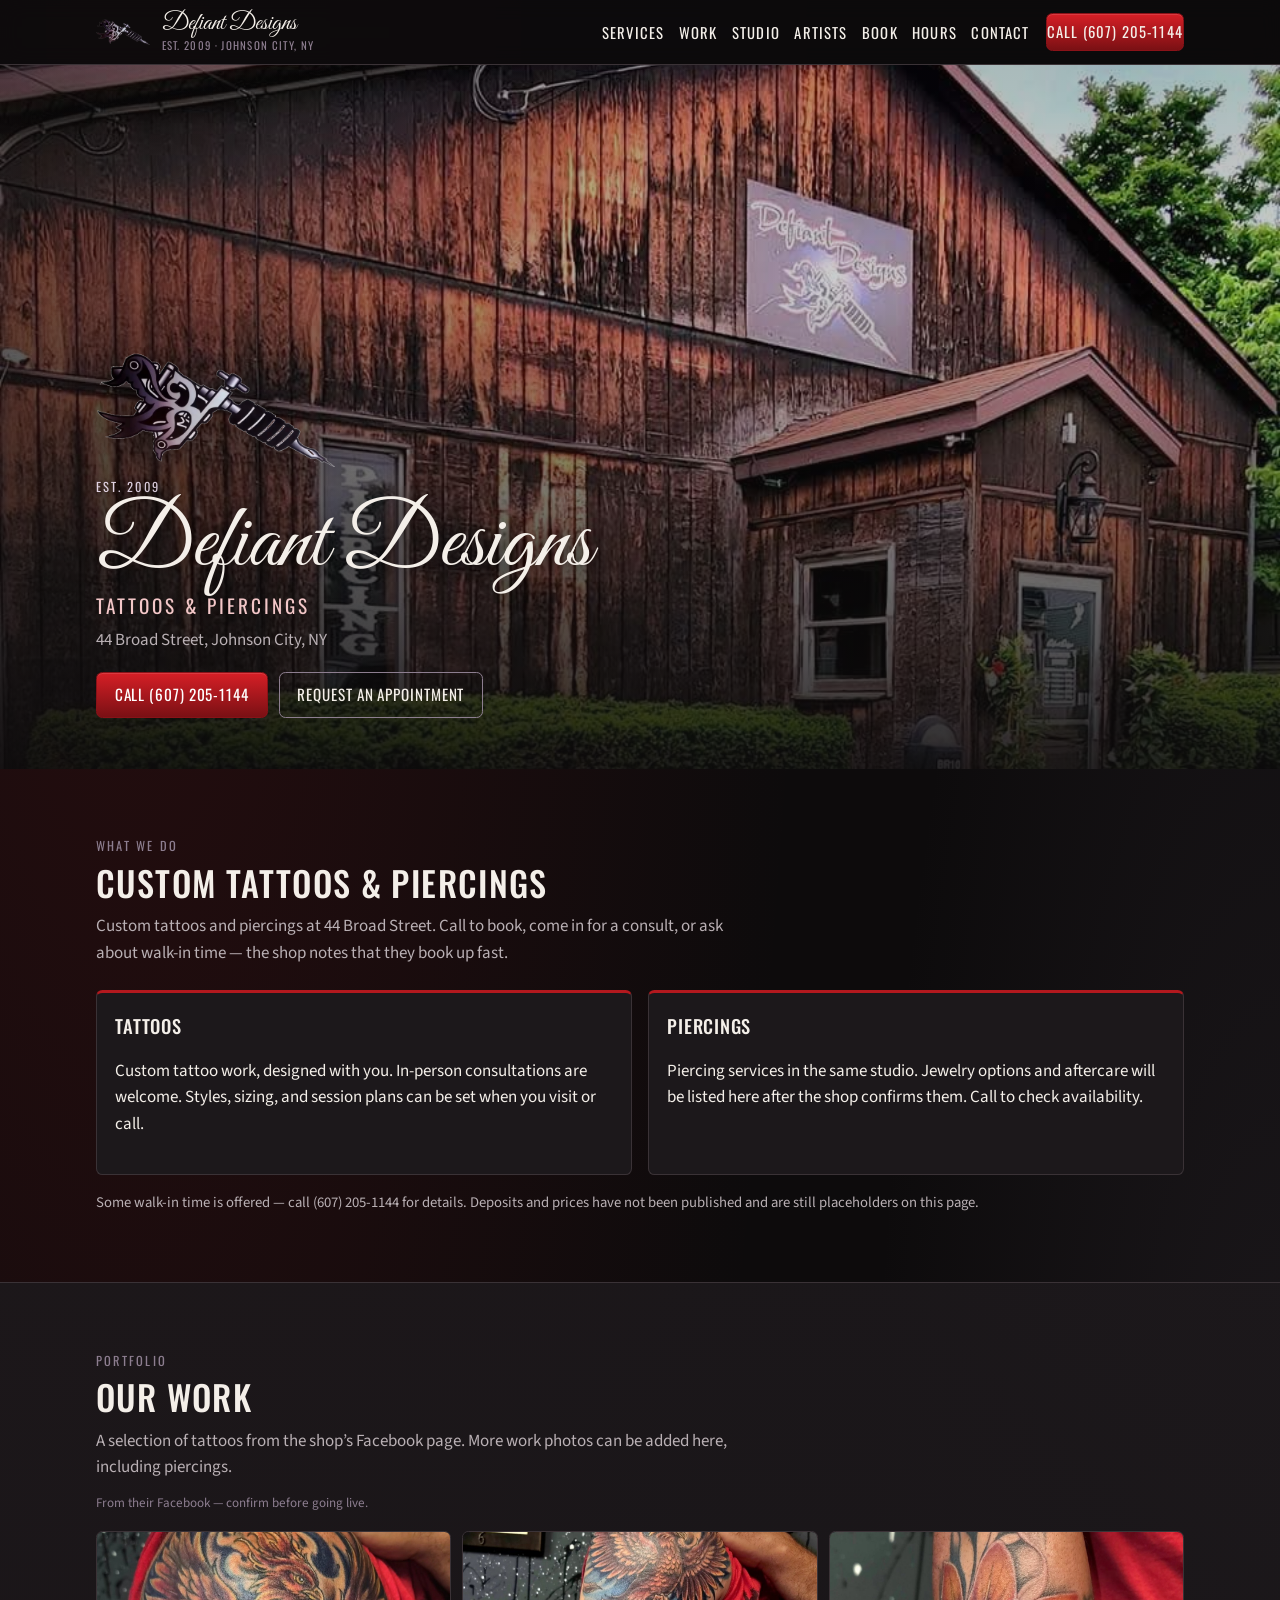
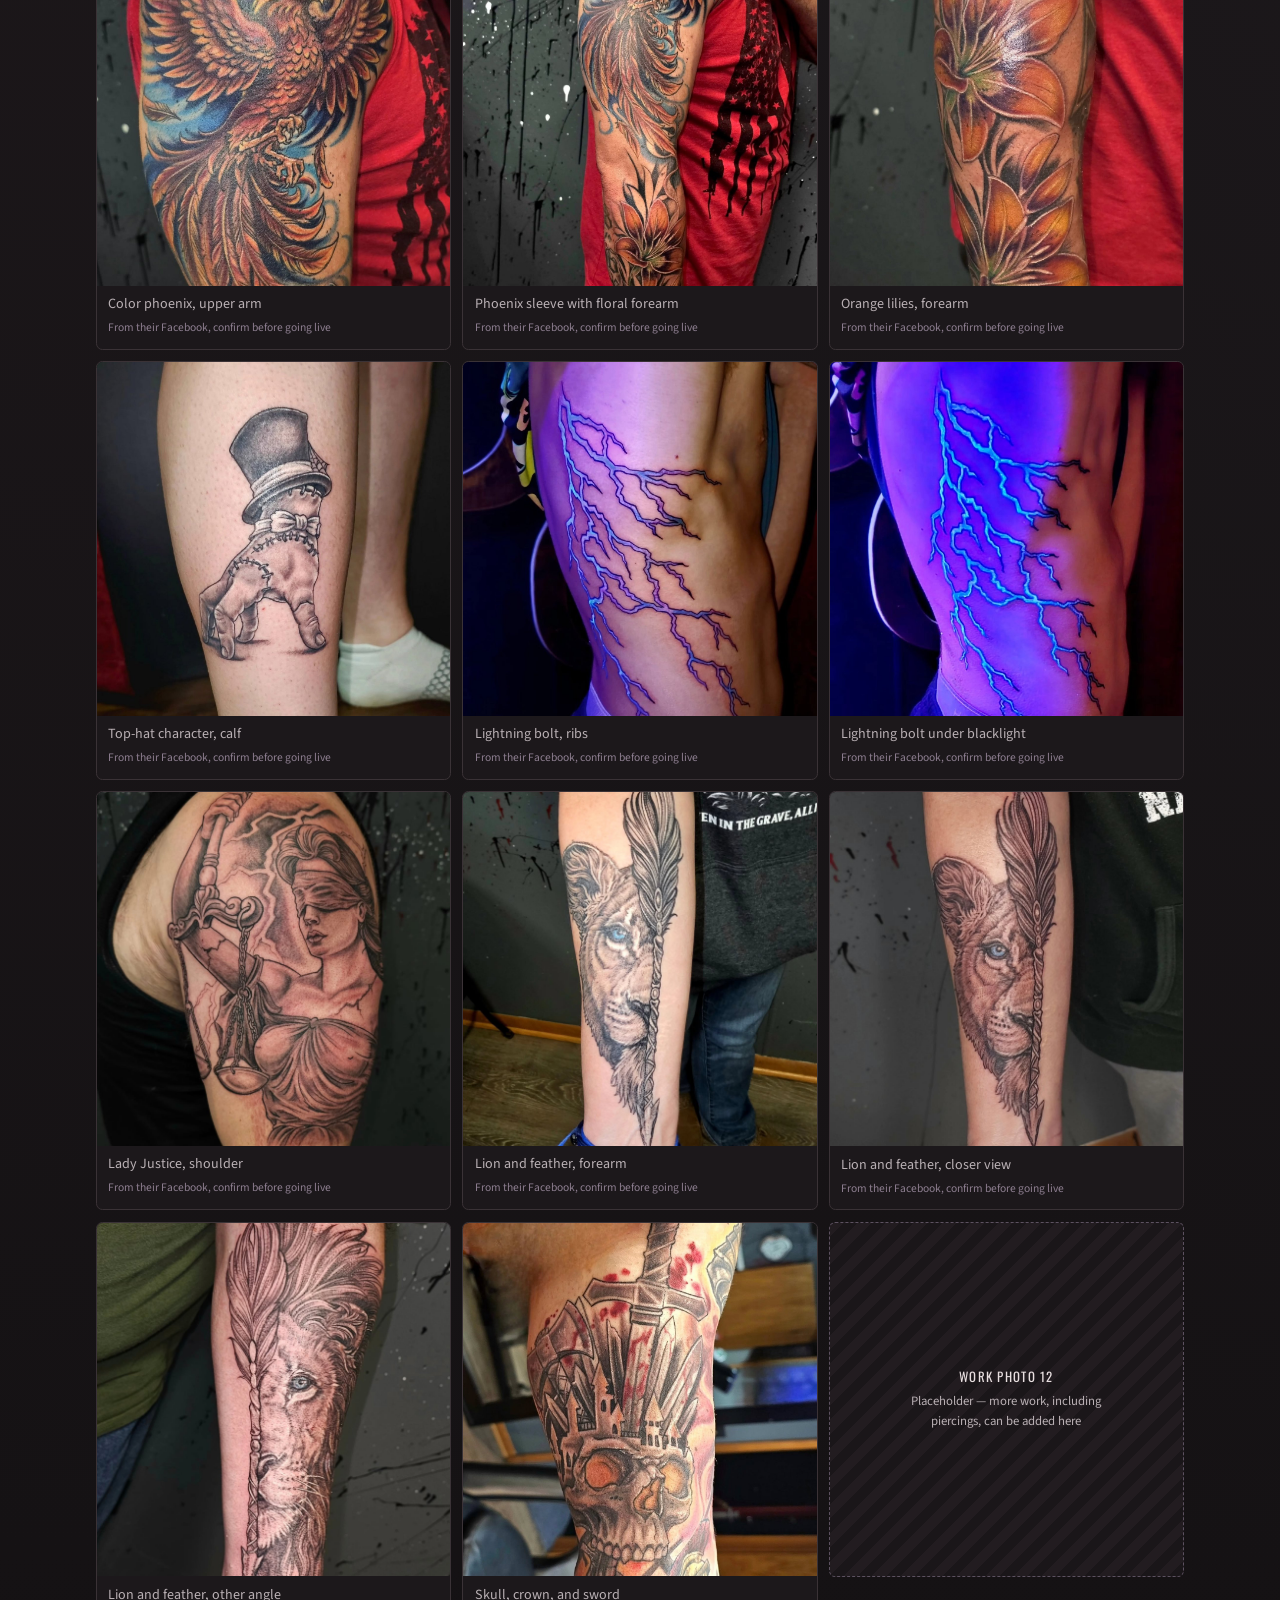
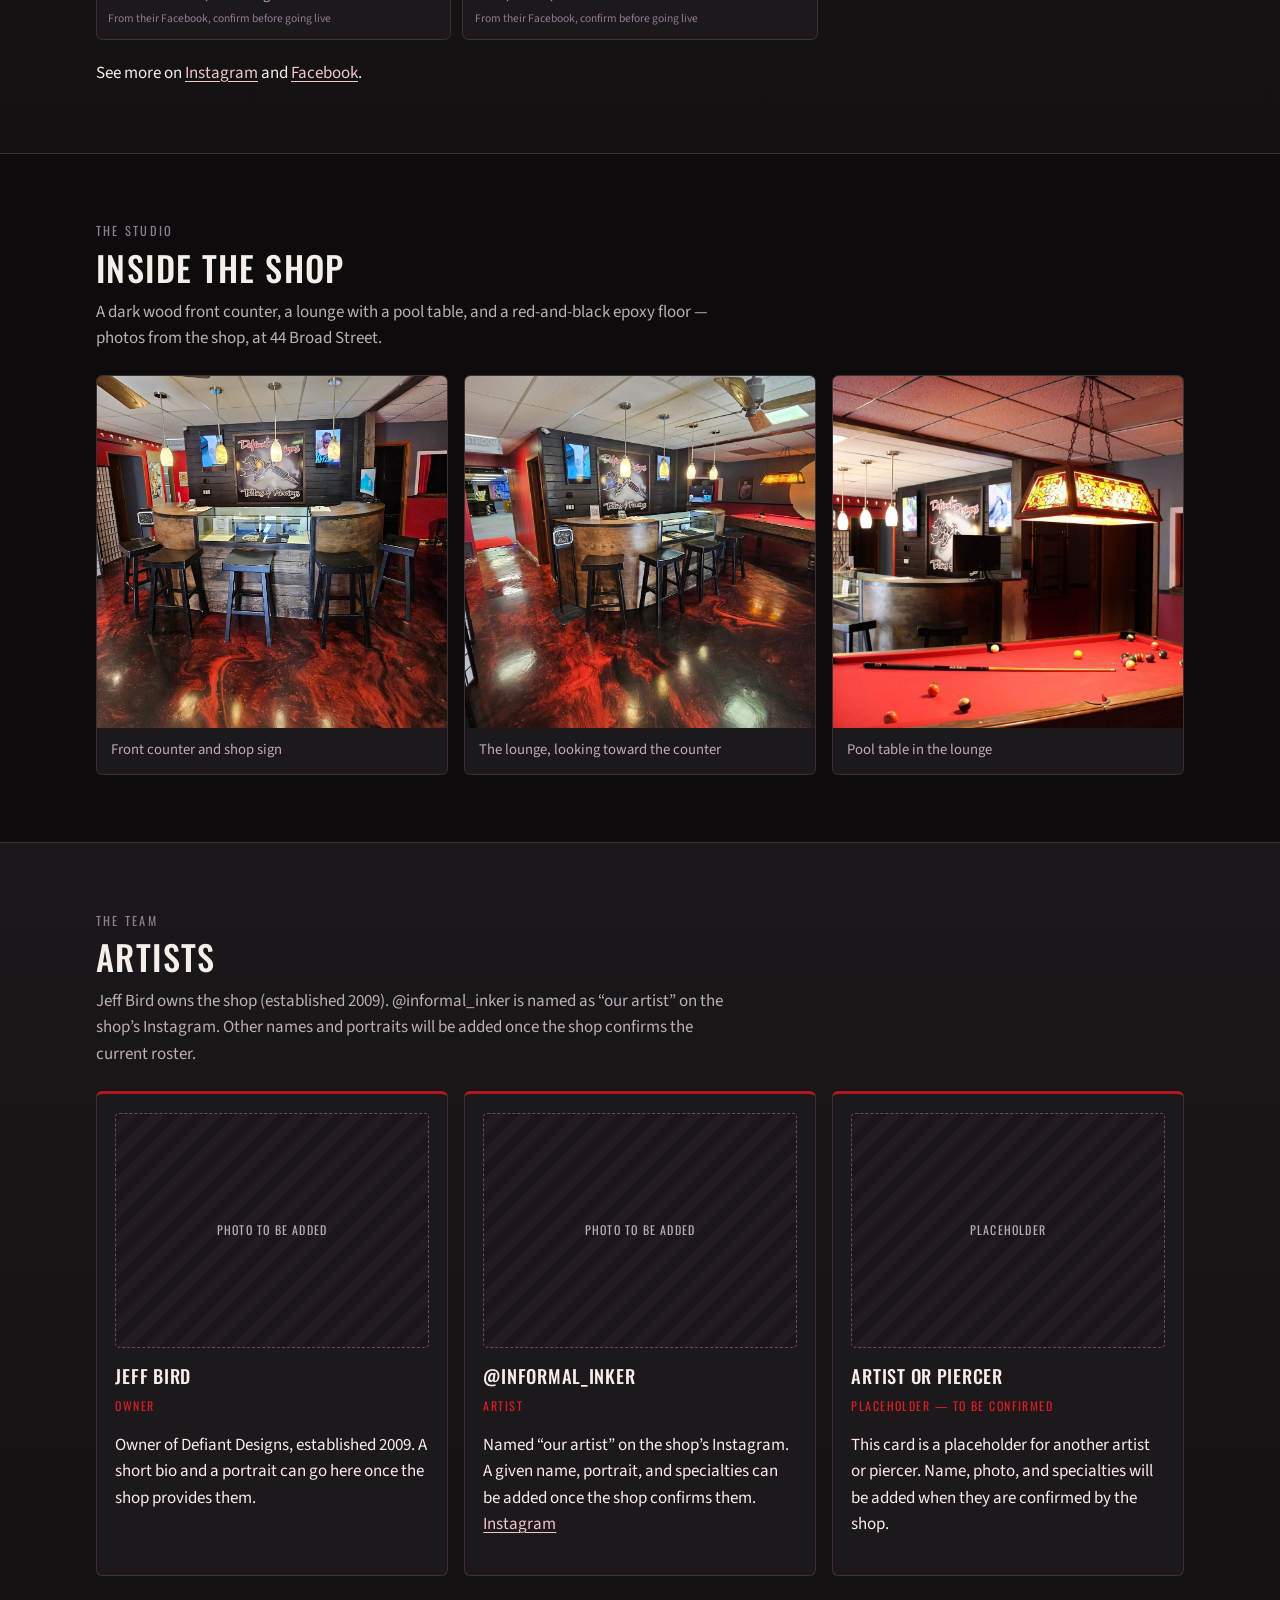
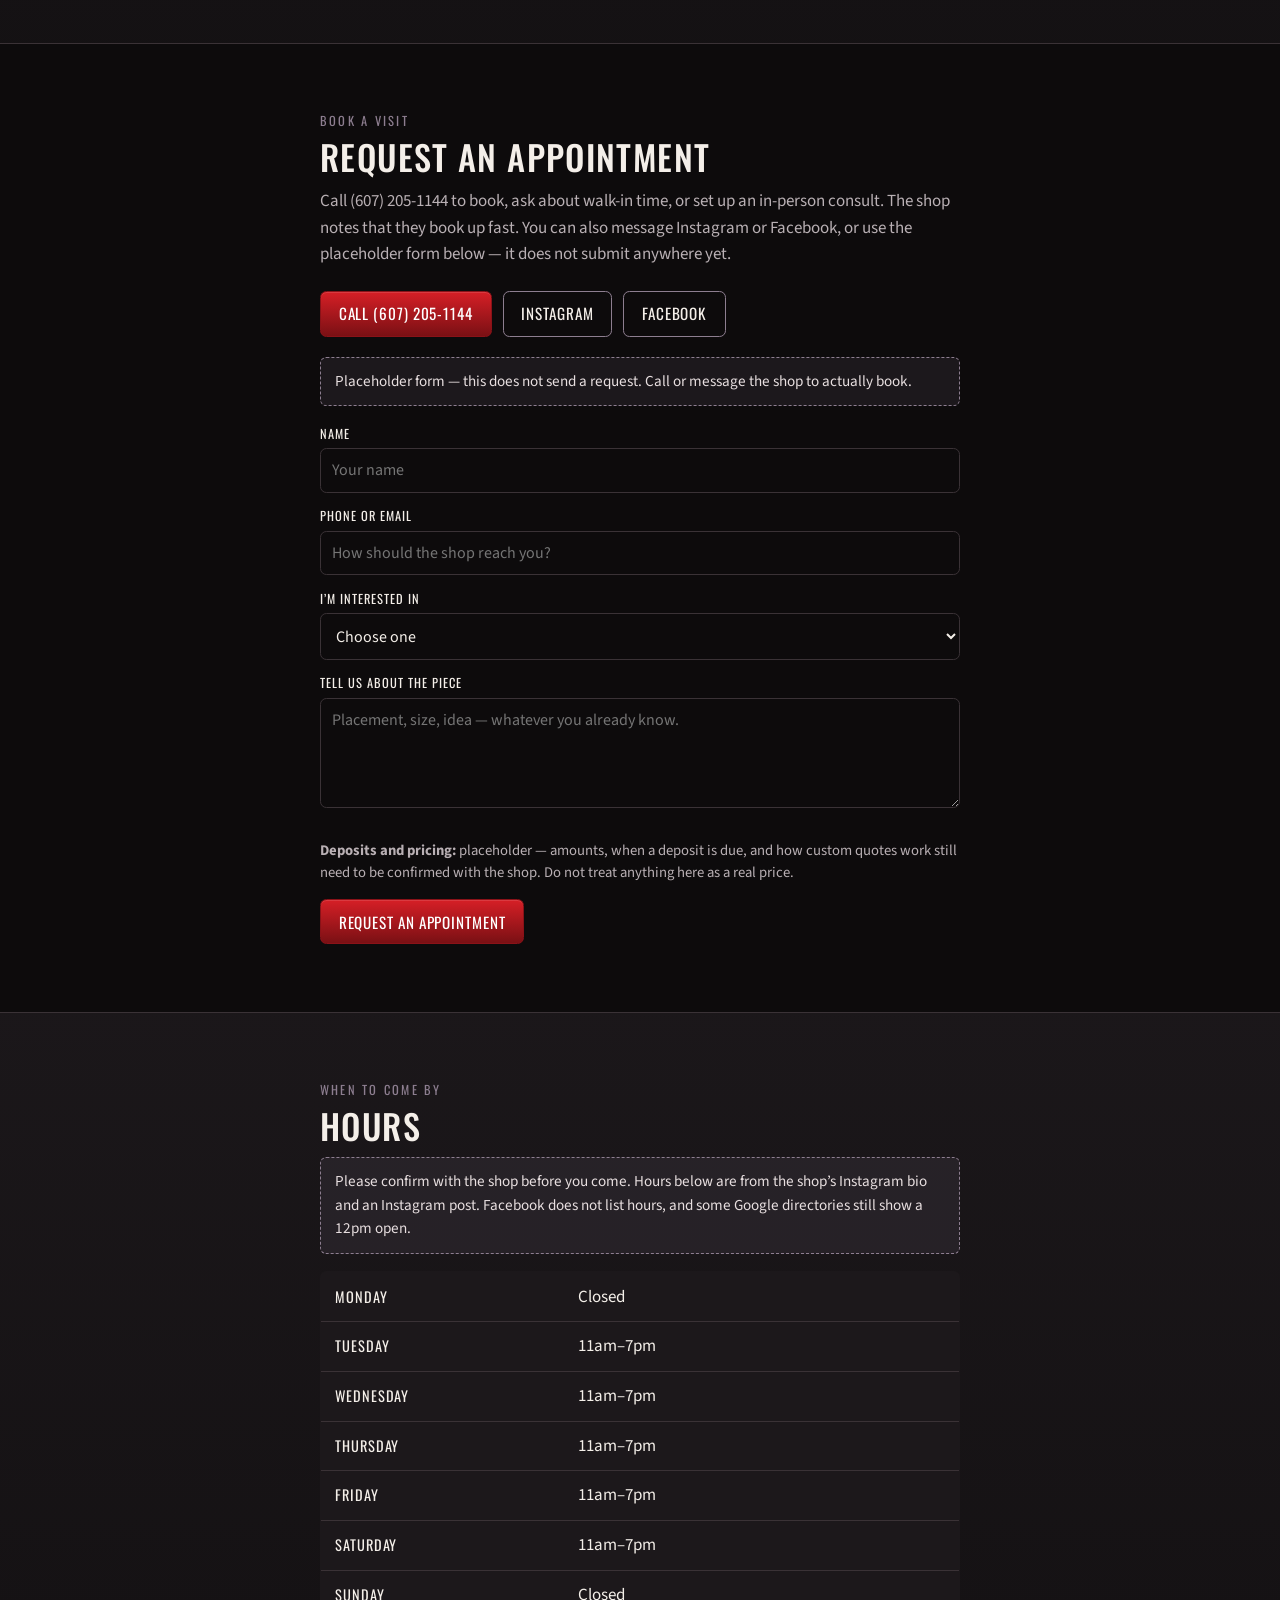
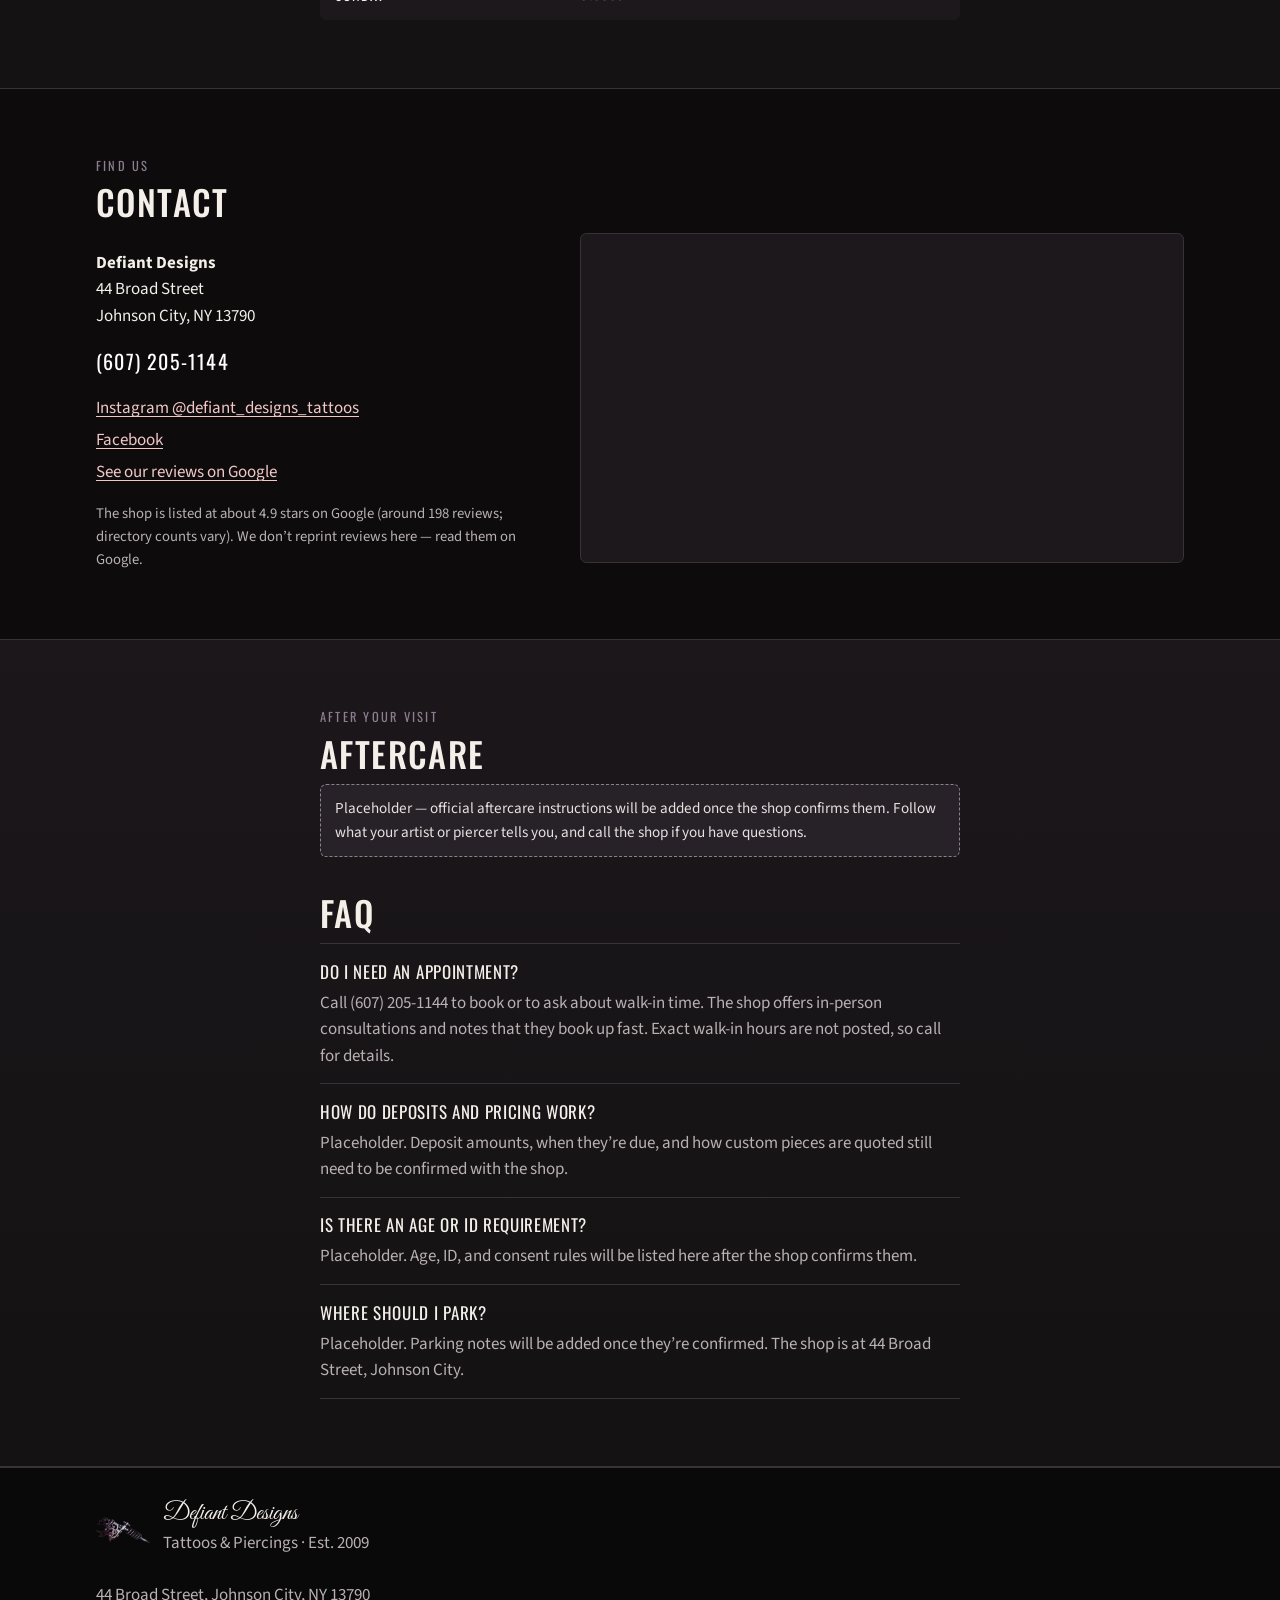
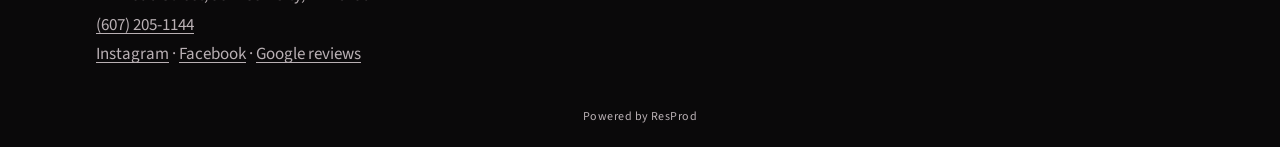
==== defiant-designs-b358278a/index.html @ 748f90bf "Add Defiant Designs preview" ====
<!DOCTYPE html>
<html lang="en">
<head>
  <meta charset="utf-8">
  <meta name="viewport" content="width=device-width, initial-scale=1">
  <meta name="robots" content="noindex, nofollow">
  <title>Defiant Designs | Tattoos &amp; Piercings | Johnson City, NY</title>
  <meta name="description" content="Custom tattoos and piercings at 44 Broad Street, Johnson City, NY. Est. 2009. Call (607) 205-1144 to request an appointment.">
  <link rel="icon" href="images/favicon.png" type="image/png">
  <link rel="apple-touch-icon" href="images/apple-touch-icon.png">
  <link rel="stylesheet" href="fonts/fonts.css">
  <link rel="stylesheet" href="styles.css">
</head>
<body>
  <a class="skip-link" href="#main">Skip to content</a>

  <header class="site-header">
    <div class="header-inner">
      <a class="brand" href="#top">
        <img class="brand-mark" src="images/logo-tattoo-machine.png" width="1305" height="624" alt="">
        <span class="brand-text">
          <span class="brand-name">Defiant Designs</span>
          <span class="brand-meta">Est. 2009 · Johnson City, NY</span>
        </span>
      </a>
      <button class="nav-toggle" type="button" aria-expanded="false" aria-controls="site-nav" id="nav-toggle">
        <span class="nav-toggle-bar"></span>
        <span class="sr-only">Menu</span>
      </button>
      <nav class="site-nav" id="site-nav" aria-label="Primary">
        <ul>
          <li><a href="#services">Services</a></li>
          <li><a href="#work">Work</a></li>
          <li><a href="#studio">Studio</a></li>
          <li><a href="#artists">Artists</a></li>
          <li><a href="#book">Book</a></li>
          <li><a href="#hours">Hours</a></li>
          <li><a href="#contact">Contact</a></li>
        </ul>
        <a class="btn btn-call btn-small" href="tel:+16072051144">Call (607) 205-1144</a>
      </nav>
    </div>
  </header>

  <main id="main">
    <section class="hero" id="top" aria-label="Defiant Designs">
      <img class="hero-photo" src="images/storefront.jpg" width="960" height="959" alt="The weathered wood storefront of Defiant Designs on Broad Street, with the shop sign and a PIERCING window.">
      <div class="hero-shade"></div>
      <div class="hero-content">
        <img class="hero-logo" src="images/logo-tattoo-machine.png" width="1305" height="624" alt="Defiant Designs tattoo-machine logo">
        <p class="eyebrow">Est. 2009</p>
        <h1>Defiant Designs</h1>
        <p class="hero-tag">Tattoos &amp; Piercings</p>
        <p class="hero-place">44 Broad Street, Johnson City, NY</p>
        <div class="hero-actions">
          <a class="btn btn-call" href="tel:+16072051144">Call (607) 205-1144</a>
          <a class="btn btn-ghost" href="#book">Request an appointment</a>
        </div>
      </div>
    </section>

    <section class="section" id="services">
      <div class="wrap">
        <p class="eyebrow">What we do</p>
        <h2>Custom tattoos &amp; piercings</h2>
        <p class="lede">Custom tattoos and piercings at 44 Broad Street. Call to book, come in for a consult, or ask about walk-in time — the shop notes that they book up fast.</p>
        <div class="card-grid two">
          <article class="card">
            <h3>Tattoos</h3>
            <p>Custom tattoo work, designed with you. In-person consultations are welcome. Styles, sizing, and session plans can be set when you visit or call.</p>
          </article>
          <article class="card">
            <h3>Piercings</h3>
            <p>Piercing services in the same studio. Jewelry options and aftercare will be listed here after the shop confirms them. Call to check availability.</p>
          </article>
        </div>
        <p class="fine-print">Some walk-in time is offered — call (607) 205-1144 for details. Deposits and prices have not been published and are still placeholders on this page.</p>
      </div>
    </section>

    <section class="section section-alt" id="work">
      <div class="wrap">
        <p class="eyebrow">Portfolio</p>
        <h2>Our work</h2>
        <p class="lede">A selection of tattoos from the shop’s Facebook page. More work photos can be added here, including piercings.</p>
        <p class="photo-credit-note">From their Facebook — confirm before going live.</p>
        <div class="portfolio-grid" role="list">
          <figure class="portfolio-item" role="listitem">
            <img src="images/work-01.jpg" width="1200" height="1600" alt="Color realism phoenix tattoo covering an upper arm, with orange and blue feathers.">
            <figcaption>Color phoenix, upper arm <span class="photo-source">From their Facebook, confirm before going live</span></figcaption>
          </figure>
          <figure class="portfolio-item" role="listitem">
            <img src="images/work-02.jpg" width="1200" height="1600" alt="Full-arm view of a color phoenix shoulder tattoo continuing into orange lilies on the forearm.">
            <figcaption>Phoenix sleeve with floral forearm <span class="photo-source">From their Facebook, confirm before going live</span></figcaption>
          </figure>
          <figure class="portfolio-item" role="listitem">
            <img src="images/work-03.jpg" width="1200" height="1600" alt="Close-up of orange lily tattoos on a forearm.">
            <figcaption>Orange lilies, forearm <span class="photo-source">From their Facebook, confirm before going live</span></figcaption>
          </figure>
          <figure class="portfolio-item" role="listitem">
            <img src="images/work-04.jpg" width="1200" height="1600" alt="Black and grey tattoo of a stitched hand walking on fingers, wearing a top hat and bow tie, on a calf.">
            <figcaption>Top-hat character, calf <span class="photo-source">From their Facebook, confirm before going live</span></figcaption>
          </figure>
          <figure class="portfolio-item" role="listitem">
            <img src="images/work-05.jpg" width="1201" height="1600" alt="Lightning-bolt tattoo along the ribs, photographed under mixed light.">
            <figcaption>Lightning bolt, ribs <span class="photo-source">From their Facebook, confirm before going live</span></figcaption>
          </figure>
          <figure class="portfolio-item" role="listitem">
            <img src="images/work-06.jpg" width="1199" height="1600" alt="The same rib lightning-bolt tattoo glowing blue under blacklight.">
            <figcaption>Lightning bolt under blacklight <span class="photo-source">From their Facebook, confirm before going live</span></figcaption>
          </figure>
          <figure class="portfolio-item" role="listitem">
            <img src="images/work-07.jpg" width="1440" height="1440" alt="Black and grey Lady Justice tattoo on a shoulder, with a blindfold, sword, and scales.">
            <figcaption>Lady Justice, shoulder <span class="photo-source">From their Facebook, confirm before going live</span></figcaption>
          </figure>
          <figure class="portfolio-item" role="listitem">
            <img src="images/work-08.jpg" width="1440" height="1440" alt="Black and grey lion head with a blue eye, split by a feather down the forearm.">
            <figcaption>Lion and feather, forearm <span class="photo-source">From their Facebook, confirm before going live</span></figcaption>
          </figure>
          <figure class="portfolio-item" role="listitem">
            <img src="images/work-09.jpg" width="1440" height="1440" alt="Closer view of the lion and feather forearm tattoo.">
            <figcaption>Lion and feather, closer view <span class="photo-source">From their Facebook, confirm before going live</span></figcaption>
          </figure>
          <figure class="portfolio-item" role="listitem">
            <img src="images/work-10.jpg" width="1440" height="1440" alt="Opposite angle of a lion and feather forearm tattoo, showing more of the mane.">
            <figcaption>Lion and feather, other angle <span class="photo-source">From their Facebook, confirm before going live</span></figcaption>
          </figure>
          <figure class="portfolio-item" role="listitem">
            <img src="images/work-11.jpg" width="1200" height="1600" alt="Color tattoo of a skull wearing a spiked crown, with a sword through the crown, on an upper arm.">
            <figcaption>Skull, crown, and sword <span class="photo-source">From their Facebook, confirm before going live</span></figcaption>
          </figure>
          <div class="portfolio-slot" role="listitem">
            <span class="slot-label">Work photo 12</span>
            <span class="slot-note">Placeholder — more work, including piercings, can be added here</span>
          </div>
        </div>
        <p class="social-row">See more on
          <a href="https://www.instagram.com/defiant_designs_tattoos/" rel="noopener noreferrer">Instagram</a>
          and
          <a href="https://www.facebook.com/defiantdesignsLLC" rel="noopener noreferrer">Facebook</a>.
        </p>
      </div>
    </section>

    <section class="section" id="studio">
      <div class="wrap">
        <p class="eyebrow">The studio</p>
        <h2>Inside the shop</h2>
        <p class="lede">A dark wood front counter, a lounge with a pool table, and a red-and-black epoxy floor — photos from the shop, at 44 Broad Street.</p>
        <div class="studio-grid">
          <figure>
            <img src="images/studio-front-counter.jpg" width="1335" height="1600" alt="Front counter with the Defiant Designs Tattoos and Piercings sign, wood bar, black stools, and a red-and-black marbled floor.">
            <figcaption>Front counter and shop sign</figcaption>
          </figure>
          <figure>
            <img src="images/studio-lounge.jpg" width="1116" height="1600" alt="Wide view of the studio lounge, front counter, pool table, and red epoxy floor.">
            <figcaption>The lounge, looking toward the counter</figcaption>
          </figure>
          <figure>
            <img src="images/studio-pool-table.jpg" width="1600" height="1066" alt="Red felt pool table under a stained-glass lamp, with the shop counter and logo in the background.">
            <figcaption>Pool table in the lounge</figcaption>
          </figure>
        </div>
      </div>
    </section>

    <section class="section section-alt" id="artists">
      <div class="wrap">
        <p class="eyebrow">The team</p>
        <h2>Artists</h2>
        <p class="lede">Jeff Bird owns the shop (established 2009). @informal_inker is named as “our artist” on the shop’s Instagram. Other names and portraits will be added once the shop confirms the current roster.</p>
        <div class="card-grid three">
          <article class="card artist-card">
            <div class="artist-photo placeholder-photo" aria-hidden="true">Photo to be added</div>
            <h3>Jeff Bird</h3>
            <p class="role">Owner</p>
            <p>Owner of Defiant Designs, established 2009. A short bio and a portrait can go here once the shop provides them.</p>
          </article>
          <article class="card artist-card">
            <div class="artist-photo placeholder-photo" aria-hidden="true">Photo to be added</div>
            <h3>@informal_inker</h3>
            <p class="role">Artist</p>
            <p>Named “our artist” on the shop’s Instagram. A given name, portrait, and specialties can be added once the shop confirms them. <a href="https://www.instagram.com/informal_inker/" rel="noopener noreferrer">Instagram</a></p>
          </article>
          <article class="card artist-card">
            <div class="artist-photo placeholder-photo" aria-hidden="true">Placeholder</div>
            <h3>Artist or piercer</h3>
            <p class="role">Placeholder — to be confirmed</p>
            <p>This card is a placeholder for another artist or piercer. Name, photo, and specialties will be added when they are confirmed by the shop.</p>
          </article>
        </div>
      </div>
    </section>

    <section class="section" id="book">
      <div class="wrap narrow">
        <p class="eyebrow">Book a visit</p>
        <h2>Request an appointment</h2>
        <p class="lede">Call (607) 205-1144 to book, ask about walk-in time, or set up an in-person consult. The shop notes that they book up fast. You can also message Instagram or Facebook, or use the placeholder form below — it does not submit anywhere yet.</p>
        <div class="book-actions">
          <a class="btn btn-call" href="tel:+16072051144">Call (607) 205-1144</a>
          <a class="btn btn-ghost" href="https://www.instagram.com/defiant_designs_tattoos/" rel="noopener noreferrer">Instagram</a>
          <a class="btn btn-ghost" href="https://www.facebook.com/defiantdesignsLLC" rel="noopener noreferrer">Facebook</a>
        </div>
        <div class="placeholder-banner" role="note">
          Placeholder form — this does not send a request. Call or message the shop to actually book.
        </div>
        <form class="booking-form" id="booking-form" action="#" method="get" novalidate>
          <label>
            Name
            <input type="text" name="name" autocomplete="name" placeholder="Your name">
          </label>
          <label>
            Phone or email
            <input type="text" name="contact" autocomplete="tel" placeholder="How should the shop reach you?">
          </label>
          <label>
            I’m interested in
            <select name="service">
              <option value="">Choose one</option>
              <option value="tattoo">Tattoo</option>
              <option value="piercing">Piercing</option>
              <option value="consult">Consult / not sure yet</option>
            </select>
          </label>
          <label>
            Tell us about the piece
            <textarea name="message" rows="4" placeholder="Placement, size, idea — whatever you already know."></textarea>
          </label>
          <p class="fine-print"><strong>Deposits and pricing:</strong> placeholder — amounts, when a deposit is due, and how custom quotes work still need to be confirmed with the shop. Do not treat anything here as a real price.</p>
          <button class="btn btn-call" type="submit">Request an appointment</button>
          <p class="form-status" id="form-status" hidden tabindex="-1">This is a placeholder form and was not sent. Please call (607) 205-1144 or message the shop on Instagram or Facebook.</p>
        </form>
      </div>
    </section>

    <section class="section section-alt" id="hours">
      <div class="wrap narrow">
        <p class="eyebrow">When to come by</p>
        <h2>Hours</h2>
        <p class="placeholder-banner" role="note">Please confirm with the shop before you come. Hours below are from the shop’s Instagram bio and an Instagram post. Facebook does not list hours, and some Google directories still show a 12pm open.</p>
        <table class="hours-table">
          <caption class="sr-only">Hours from Instagram, please confirm with the shop</caption>
          <tbody>
            <tr><th scope="row">Monday</th><td>Closed</td></tr>
            <tr><th scope="row">Tuesday</th><td>11am–7pm</td></tr>
            <tr><th scope="row">Wednesday</th><td>11am–7pm</td></tr>
            <tr><th scope="row">Thursday</th><td>11am–7pm</td></tr>
            <tr><th scope="row">Friday</th><td>11am–7pm</td></tr>
            <tr><th scope="row">Saturday</th><td>11am–7pm</td></tr>
            <tr><th scope="row">Sunday</th><td>Closed</td></tr>
          </tbody>
        </table>
      </div>
    </section>

    <section class="section" id="contact">
      <div class="wrap">
        <p class="eyebrow">Find us</p>
        <h2>Contact</h2>
        <div class="contact-grid">
          <div>
            <p>
              <strong>Defiant Designs</strong><br>
              44 Broad Street<br>
              Johnson City, NY 13790
            </p>
            <p><a class="phone-link" href="tel:+16072051144">(607) 205-1144</a></p>
            <ul class="link-list">
              <li><a href="https://www.instagram.com/defiant_designs_tattoos/" rel="noopener noreferrer">Instagram @defiant_designs_tattoos</a></li>
              <li><a href="https://www.facebook.com/defiantdesignsLLC" rel="noopener noreferrer">Facebook</a></li>
              <li><a href="https://www.google.com/maps/search/?api=1&amp;query=Defiant+Designs+LLC+44+Broad+St+Johnson+City+NY+13790" rel="noopener noreferrer">See our reviews on Google</a></li>
            </ul>
            <p class="fine-print">The shop is listed at about 4.9 stars on Google (around 198 reviews; directory counts vary). We don’t reprint reviews here — read them on Google.</p>
          </div>
          <div class="map-wrap">
            <iframe
              title="Map of Defiant Designs at 44 Broad Street, Johnson City, New York"
              src="https://maps.google.com/maps?q=Defiant+Designs,+44+Broad+St,+Johnson+City,+NY+13790&amp;z=16&amp;output=embed"
              loading="lazy"
              referrerpolicy="no-referrer-when-downgrade"
              allowfullscreen></iframe>
          </div>
        </div>
      </div>
    </section>

    <section class="section section-alt" id="aftercare">
      <div class="wrap narrow">
        <p class="eyebrow">After your visit</p>
        <h2>Aftercare</h2>
        <p class="placeholder-banner" role="note">Placeholder — official aftercare instructions will be added once the shop confirms them. Follow what your artist or piercer tells you, and call the shop if you have questions.</p>
        <h2 class="faq-heading">FAQ</h2>
        <dl class="faq">
          <div>
            <dt>Do I need an appointment?</dt>
            <dd>Call (607) 205-1144 to book or to ask about walk-in time. The shop offers in-person consultations and notes that they book up fast. Exact walk-in hours are not posted, so call for details.</dd>
          </div>
          <div>
            <dt>How do deposits and pricing work?</dt>
            <dd>Placeholder. Deposit amounts, when they’re due, and how custom pieces are quoted still need to be confirmed with the shop.</dd>
          </div>
          <div>
            <dt>Is there an age or ID requirement?</dt>
            <dd>Placeholder. Age, ID, and consent rules will be listed here after the shop confirms them.</dd>
          </div>
          <div>
            <dt>Where should I park?</dt>
            <dd>Placeholder. Parking notes will be added once they’re confirmed. The shop is at 44 Broad Street, Johnson City.</dd>
          </div>
        </dl>
      </div>
    </section>
  </main>

  <footer class="site-footer">
    <div class="wrap footer-inner">
      <div class="footer-brand">
        <img src="images/logo-tattoo-machine.png" width="1305" height="624" alt="">
        <div>
          <p class="brand-name">Defiant Designs</p>
          <p>Tattoos &amp; Piercings · Est. 2009</p>
        </div>
      </div>
      <div>
        <p>44 Broad Street, Johnson City, NY 13790</p>
        <p><a href="tel:+16072051144">(607) 205-1144</a></p>
        <p>
          <a href="https://www.instagram.com/defiant_designs_tattoos/" rel="noopener noreferrer">Instagram</a>
          ·
          <a href="https://www.facebook.com/defiantdesignsLLC" rel="noopener noreferrer">Facebook</a>
          ·
          <a href="https://www.google.com/maps/search/?api=1&amp;query=Defiant+Designs+LLC+44+Broad+St+Johnson+City+NY+13790" rel="noopener noreferrer">Google reviews</a>
        </p>
      </div>
    </div>
    <p class="powered">Powered by ResProd</p>
  </footer>

  <script>
    (function () {
      var toggle = document.getElementById("nav-toggle");
      var nav = document.getElementById("site-nav");
      if (toggle && nav) {
        toggle.addEventListener("click", function () {
          var open = toggle.getAttribute("aria-expanded") === "true";
          toggle.setAttribute("aria-expanded", open ? "false" : "true");
          document.body.classList.toggle("nav-open", !open);
        });
        nav.querySelectorAll("a").forEach(function (link) {
          link.addEventListener("click", function () {
            toggle.setAttribute("aria-expanded", "false");
            document.body.classList.remove("nav-open");
          });
        });
      }
      var form = document.getElementById("booking-form");
      var status = document.getElementById("form-status");
      if (form) {
        form.addEventListener("submit", function (e) {
          e.preventDefault();
          if (status) {
            status.hidden = false;
            status.focus();
          }
        });
      }
    })();
  </script>
</body>
</html>
---- defiant-designs-b358278a/fonts/fonts.css ----
/* latin-ext */
@font-face {
  font-family: 'Great Vibes';
  font-style: normal;
  font-weight: 400;
  font-display: swap;
  src: url(great-vibes-400-normal-latin-ext.woff2) format('woff2');
  unicode-range: U+0100-02BA, U+02BD-02C5, U+02C7-02CC, U+02CE-02D7, U+02DD-02FF, U+0304, U+0308, U+0329, U+1D00-1DBF, U+1E00-1E9F, U+1EF2-1EFF, U+2020, U+20A0-20AB, U+20AD-20C4, U+2113, U+2C60-2C7F, U+A720-A7FF;
}

/* latin */
@font-face {
  font-family: 'Great Vibes';
  font-style: normal;
  font-weight: 400;
  font-display: swap;
  src: url(great-vibes-400-normal-latin.woff2) format('woff2');
  unicode-range: U+0000-00FF, U+0131, U+0152-0153, U+02BB-02BC, U+02C6, U+02DA, U+02DC, U+0304, U+0308, U+0329, U+2000-206F, U+20AC, U+2122, U+2191, U+2193, U+2212, U+2215, U+FEFF, U+FFFD;
}

/* latin-ext */
@font-face {
  font-family: 'Oswald';
  font-style: normal;
  font-weight: 400;
  font-display: swap;
  src: url(oswald-400-normal-latin-ext.woff2) format('woff2');
  unicode-range: U+0100-02BA, U+02BD-02C5, U+02C7-02CC, U+02CE-02D7, U+02DD-02FF, U+0304, U+0308, U+0329, U+1D00-1DBF, U+1E00-1E9F, U+1EF2-1EFF, U+2020, U+20A0-20AB, U+20AD-20C4, U+2113, U+2C60-2C7F, U+A720-A7FF;
}

/* latin */
@font-face {
  font-family: 'Oswald';
  font-style: normal;
  font-weight: 400;
  font-display: swap;
  src: url(oswald-400-normal-latin.woff2) format('woff2');
  unicode-range: U+0000-00FF, U+0131, U+0152-0153, U+02BB-02BC, U+02C6, U+02DA, U+02DC, U+0304, U+0308, U+0329, U+2000-206F, U+20AC, U+2122, U+2191, U+2193, U+2212, U+2215, U+FEFF, U+FFFD;
}

/* latin-ext */
@font-face {
  font-family: 'Oswald';
  font-style: normal;
  font-weight: 500;
  font-display: swap;
  src: url(oswald-500-normal-latin-ext.woff2) format('woff2');
  unicode-range: U+0100-02BA, U+02BD-02C5, U+02C7-02CC, U+02CE-02D7, U+02DD-02FF, U+0304, U+0308, U+0329, U+1D00-1DBF, U+1E00-1E9F, U+1EF2-1EFF, U+2020, U+20A0-20AB, U+20AD-20C4, U+2113, U+2C60-2C7F, U+A720-A7FF;
}

/* latin */
@font-face {
  font-family: 'Oswald';
  font-style: normal;
  font-weight: 500;
  font-display: swap;
  src: url(oswald-500-normal-latin.woff2) format('woff2');
  unicode-range: U+0000-00FF, U+0131, U+0152-0153, U+02BB-02BC, U+02C6, U+02DA, U+02DC, U+0304, U+0308, U+0329, U+2000-206F, U+20AC, U+2122, U+2191, U+2193, U+2212, U+2215, U+FEFF, U+FFFD;
}

/* latin-ext */
@font-face {
  font-family: 'Oswald';
  font-style: normal;
  font-weight: 600;
  font-display: swap;
  src: url(oswald-600-normal-latin-ext.woff2) format('woff2');
  unicode-range: U+0100-02BA, U+02BD-02C5, U+02C7-02CC, U+02CE-02D7, U+02DD-02FF, U+0304, U+0308, U+0329, U+1D00-1DBF, U+1E00-1E9F, U+1EF2-1EFF, U+2020, U+20A0-20AB, U+20AD-20C4, U+2113, U+2C60-2C7F, U+A720-A7FF;
}

/* latin */
@font-face {
  font-family: 'Oswald';
  font-style: normal;
  font-weight: 600;
  font-display: swap;
  src: url(oswald-600-normal-latin.woff2) format('woff2');
  unicode-range: U+0000-00FF, U+0131, U+0152-0153, U+02BB-02BC, U+02C6, U+02DA, U+02DC, U+0304, U+0308, U+0329, U+2000-206F, U+20AC, U+2122, U+2191, U+2193, U+2212, U+2215, U+FEFF, U+FFFD;
}

/* latin-ext */
@font-face {
  font-family: 'Oswald';
  font-style: normal;
  font-weight: 700;
  font-display: swap;
  src: url(oswald-700-normal-latin-ext.woff2) format('woff2');
  unicode-range: U+0100-02BA, U+02BD-02C5, U+02C7-02CC, U+02CE-02D7, U+02DD-02FF, U+0304, U+0308, U+0329, U+1D00-1DBF, U+1E00-1E9F, U+1EF2-1EFF, U+2020, U+20A0-20AB, U+20AD-20C4, U+2113, U+2C60-2C7F, U+A720-A7FF;
}

/* latin */
@font-face {
  font-family: 'Oswald';
  font-style: normal;
  font-weight: 700;
  font-display: swap;
  src: url(oswald-700-normal-latin.woff2) format('woff2');
  unicode-range: U+0000-00FF, U+0131, U+0152-0153, U+02BB-02BC, U+02C6, U+02DA, U+02DC, U+0304, U+0308, U+0329, U+2000-206F, U+20AC, U+2122, U+2191, U+2193, U+2212, U+2215, U+FEFF, U+FFFD;
}

/* latin-ext */
@font-face {
  font-family: 'Source Sans 3';
  font-style: normal;
  font-weight: 400;
  font-display: swap;
  src: url(source-sans-3-400-normal-latin-ext.woff2) format('woff2');
  unicode-range: U+0100-02BA, U+02BD-02C5, U+02C7-02CC, U+02CE-02D7, U+02DD-02FF, U+0304, U+0308, U+0329, U+1D00-1DBF, U+1E00-1E9F, U+1EF2-1EFF, U+2020, U+20A0-20AB, U+20AD-20C4, U+2113, U+2C60-2C7F, U+A720-A7FF;
}

/* latin */
@font-face {
  font-family: 'Source Sans 3';
  font-style: normal;
  font-weight: 400;
  font-display: swap;
  src: url(source-sans-3-400-normal-latin.woff2) format('woff2');
  unicode-range: U+0000-00FF, U+0131, U+0152-0153, U+02BB-02BC, U+02C6, U+02DA, U+02DC, U+0304, U+0308, U+0329, U+2000-206F, U+20AC, U+2122, U+2191, U+2193, U+2212, U+2215, U+FEFF, U+FFFD;
}

/* latin-ext */
@font-face {
  font-family: 'Source Sans 3';
  font-style: normal;
  font-weight: 600;
  font-display: swap;
  src: url(source-sans-3-600-normal-latin-ext.woff2) format('woff2');
  unicode-range: U+0100-02BA, U+02BD-02C5, U+02C7-02CC, U+02CE-02D7, U+02DD-02FF, U+0304, U+0308, U+0329, U+1D00-1DBF, U+1E00-1E9F, U+1EF2-1EFF, U+2020, U+20A0-20AB, U+20AD-20C4, U+2113, U+2C60-2C7F, U+A720-A7FF;
}

/* latin */
@font-face {
  font-family: 'Source Sans 3';
  font-style: normal;
  font-weight: 600;
  font-display: swap;
  src: url(source-sans-3-600-normal-latin.woff2) format('woff2');
  unicode-range: U+0000-00FF, U+0131, U+0152-0153, U+02BB-02BC, U+02C6, U+02DA, U+02DC, U+0304, U+0308, U+0329, U+2000-206F, U+20AC, U+2122, U+2191, U+2193, U+2212, U+2215, U+FEFF, U+FFFD;
}

/* latin-ext */
@font-face {
  font-family: 'Source Sans 3';
  font-style: normal;
  font-weight: 700;
  font-display: swap;
  src: url(source-sans-3-700-normal-latin-ext.woff2) format('woff2');
  unicode-range: U+0100-02BA, U+02BD-02C5, U+02C7-02CC, U+02CE-02D7, U+02DD-02FF, U+0304, U+0308, U+0329, U+1D00-1DBF, U+1E00-1E9F, U+1EF2-1EFF, U+2020, U+20A0-20AB, U+20AD-20C4, U+2113, U+2C60-2C7F, U+A720-A7FF;
}

/* latin */
@font-face {
  font-family: 'Source Sans 3';
  font-style: normal;
  font-weight: 700;
  font-display: swap;
  src: url(source-sans-3-700-normal-latin.woff2) format('woff2');
  unicode-range: U+0000-00FF, U+0131, U+0152-0153, U+02BB-02BC, U+02C6, U+02DA, U+02DC, U+0304, U+0308, U+0329, U+2000-206F, U+20AC, U+2122, U+2191, U+2193, U+2212, U+2215, U+FEFF, U+FFFD;
}

/* latin-ext */
@font-face {
  font-family: 'Source Sans 3';
  font-style: italic;
  font-weight: 400;
  font-display: swap;
  src: url(source-sans-3-400-italic-latin-ext.woff2) format('woff2');
  unicode-range: U+0100-02BA, U+02BD-02C5, U+02C7-02CC, U+02CE-02D7, U+02DD-02FF, U+0304, U+0308, U+0329, U+1D00-1DBF, U+1E00-1E9F, U+1EF2-1EFF, U+2020, U+20A0-20AB, U+20AD-20C4, U+2113, U+2C60-2C7F, U+A720-A7FF;
}

/* latin */
@font-face {
  font-family: 'Source Sans 3';
  font-style: italic;
  font-weight: 400;
  font-display: swap;
  src: url(source-sans-3-400-italic-latin.woff2) format('woff2');
  unicode-range: U+0000-00FF, U+0131, U+0152-0153, U+02BB-02BC, U+02C6, U+02DA, U+02DC, U+0304, U+0308, U+0329, U+2000-206F, U+20AC, U+2122, U+2191, U+2193, U+2212, U+2215, U+FEFF, U+FFFD;
}
---- defiant-designs-b358278a/styles.css ----
/* Defiant Designs — mobile-first */

:root {
  --bg: #0d0b0c;
  --bg-2: #151214;
  --panel: #1c181b;
  --charcoal: #262025;
  --red: #b3181e;
  --red-bright: #d61f26;
  --red-deep: #7a1014;
  --purple: #8d7e90;
  --purple-deep: #5c5160;
  --text: #f4efe9;
  --muted: #b9b0b4;
  --line: #3a3236;
  --wood: #8a5a3a;
  --max: 68rem;
  --header-h: 4rem;
  --radius: 0.4rem;
  --font-body: "Source Sans 3", "Segoe UI", sans-serif;
  --font-display: "Oswald", "Arial Narrow", sans-serif;
  --font-script: "Great Vibes", "Palatino Linotype", cursive;
}

*,
*::before,
*::after {
  box-sizing: border-box;
}

html {
  scroll-behavior: smooth;
  scroll-padding-top: 4.5rem;
}

body {
  margin: 0;
  font-family: var(--font-body);
  font-size: 1.0625rem;
  line-height: 1.55;
  color: var(--text);
  background:
    radial-gradient(120% 80% at 10% 0%, rgba(179, 24, 30, 0.16), transparent 45%),
    radial-gradient(80% 50% at 100% 20%, rgba(92, 81, 96, 0.18), transparent 40%),
    var(--bg);
  min-height: 100%;
}

img {
  max-width: 100%;
  height: auto;
  display: block;
}

a {
  color: #f3c7c8;
  text-decoration-thickness: 1px;
  text-underline-offset: 0.15em;
}

a:hover {
  color: #fff;
}

:focus-visible {
  outline: 2px solid var(--red-bright);
  outline-offset: 3px;
}

.sr-only {
  position: absolute;
  width: 1px;
  height: 1px;
  padding: 0;
  margin: -1px;
  overflow: hidden;
  clip: rect(0, 0, 0, 0);
  white-space: nowrap;
  border: 0;
}

.skip-link {
  position: absolute;
  left: 1rem;
  top: -3rem;
  z-index: 100;
  background: var(--red);
  color: #fff;
  padding: 0.5rem 0.8rem;
}

.skip-link:focus {
  top: 0.6rem;
}

.wrap {
  width: min(100% - 2rem, var(--max));
  margin-inline: auto;
}

.wrap.narrow {
  width: min(100% - 2rem, 40rem);
}

/* Header */

.site-header {
  position: sticky;
  top: 0;
  z-index: 50;
  background: rgba(13, 11, 12, 0.92);
  border-bottom: 1px solid var(--line);
  backdrop-filter: blur(10px);
}

.header-inner {
  width: min(100% - 1.25rem, var(--max));
  margin-inline: auto;
  min-height: var(--header-h);
  display: flex;
  align-items: center;
  justify-content: space-between;
  gap: 0.75rem;
}

.brand {
  display: flex;
  align-items: center;
  gap: 0.7rem;
  color: inherit;
  text-decoration: none;
  min-width: 0;
}

.brand-mark,
.footer-brand img {
  width: 3.4rem;
  height: auto;
  flex-shrink: 0;
}

.brand-text {
  display: flex;
  flex-direction: column;
  min-width: 0;
}

.brand-name {
  font-family: var(--font-script);
  font-size: 1.55rem;
  line-height: 1.1;
  font-weight: 400;
}

.brand-meta {
  font-family: var(--font-display);
  font-size: 0.68rem;
  letter-spacing: 0.12em;
  text-transform: uppercase;
  color: var(--purple);
}

.nav-toggle {
  appearance: none;
  border: 1px solid var(--line);
  background: var(--panel);
  width: 2.75rem;
  height: 2.75rem;
  border-radius: var(--radius);
  display: grid;
  place-items: center;
  cursor: pointer;
}

.nav-toggle-bar,
.nav-toggle-bar::before,
.nav-toggle-bar::after {
  display: block;
  width: 1.15rem;
  height: 2px;
  background: var(--text);
  position: relative;
  transition: transform 0.15s ease, opacity 0.15s ease;
}

.nav-toggle-bar::before,
.nav-toggle-bar::after {
  content: "";
  position: absolute;
  left: 0;
}

.nav-toggle-bar::before { top: -6px; }
.nav-toggle-bar::after { top: 6px; }

.nav-open .nav-toggle-bar { background: transparent; }
.nav-open .nav-toggle-bar::before { top: 0; transform: rotate(45deg); }
.nav-open .nav-toggle-bar::after { top: 0; transform: rotate(-45deg); }

.site-nav {
  display: none;
  position: absolute;
  top: calc(var(--header-h) + 1px);
  left: 0;
  right: 0;
  background: var(--bg-2);
  border-bottom: 1px solid var(--line);
  padding: 0.75rem 1.25rem 1.25rem;
}

.nav-open .site-nav,
.site-nav:focus-within {
  display: block;
}

.site-nav ul {
  list-style: none;
  margin: 0 0 0.85rem;
  padding: 0;
}

.site-nav a {
  color: var(--text);
  text-decoration: none;
  display: block;
  padding: 0.55rem 0.2rem;
  font-family: var(--font-display);
  letter-spacing: 0.08em;
  text-transform: uppercase;
  font-size: 0.92rem;
}

.site-nav a:hover {
  color: #fff;
}

.site-nav .btn {
  width: 100%;
  justify-content: center;
}

/* Buttons */

.btn {
  display: inline-flex;
  align-items: center;
  justify-content: center;
  gap: 0.4rem;
  min-height: 2.85rem;
  padding: 0.55rem 1.1rem;
  border-radius: var(--radius);
  font-family: var(--font-display);
  font-size: 0.95rem;
  letter-spacing: 0.06em;
  text-transform: uppercase;
  text-decoration: none;
  border: 1px solid transparent;
  cursor: pointer;
}

.btn-call {
  background: linear-gradient(180deg, var(--red-bright), var(--red-deep));
  color: #fff;
  border-color: #8a1218;
  box-shadow: 0 1px 0 rgba(255, 255, 255, 0.12) inset;
}

.btn-call:hover {
  color: #fff;
  filter: brightness(1.08);
}

.btn-ghost {
  background: transparent;
  color: var(--text);
  border-color: var(--purple);
}

.btn-ghost:hover {
  color: #fff;
  border-color: #fff;
}

.btn-small {
  min-height: 2.4rem;
  padding-inline: 0.85rem;
  font-size: 0.8rem;
}

/* Hero */

.hero {
  position: relative;
  min-height: min(92svh, 44rem);
  display: grid;
  align-items: end;
  overflow: hidden;
}

.hero-photo {
  position: absolute;
  inset: 0;
  width: 100%;
  height: 100%;
  object-fit: cover;
  object-position: 72% 40%;
}

.hero-shade {
  position: absolute;
  inset: 0;
  background:
    linear-gradient(180deg, rgba(13, 11, 12, 0.28) 0%, rgba(13, 11, 12, 0.2) 32%, rgba(13, 11, 12, 0.88) 100%),
    linear-gradient(90deg, rgba(13, 11, 12, 0.55), transparent 55%);
}

.hero-content {
  position: relative;
  z-index: 1;
  width: min(100% - 2rem, var(--max));
  margin: 0 auto;
  padding: 6rem 0 2.4rem;
}

.hero-logo {
  width: min(15rem, 70vw);
  height: auto;
  filter: drop-shadow(0 8px 18px rgba(0, 0, 0, 0.55));
  margin-bottom: 0.6rem;
}

.eyebrow {
  font-family: var(--font-display);
  letter-spacing: 0.18em;
  text-transform: uppercase;
  font-size: 0.78rem;
  color: var(--purple);
  margin: 0 0 0.45rem;
}

.hero .eyebrow {
  color: #e2d4e4;
  text-shadow: 0 1px 8px rgba(0, 0, 0, 0.6);
}

.hero h1 {
  font-family: var(--font-script);
  font-size: clamp(3rem, 12vw, 5.6rem);
  font-weight: 400;
  line-height: 0.95;
  margin: 0 0 0.15rem;
  text-shadow: 0 2px 18px rgba(0, 0, 0, 0.65);
}

.hero-tag {
  font-family: var(--font-display);
  letter-spacing: 0.16em;
  text-transform: uppercase;
  font-size: clamp(0.95rem, 3vw, 1.2rem);
  color: #f3c7c8;
  margin: 0 0 0.4rem;
}

.hero-place {
  margin: 0 0 1.2rem;
  color: var(--muted);
}

.hero-actions,
.book-actions {
  display: flex;
  flex-wrap: wrap;
  gap: 0.7rem;
}

/* Sections */

.section {
  padding: 3.4rem 0;
}

.section-alt {
  background: linear-gradient(180deg, rgba(28, 24, 27, 0.92), rgba(21, 18, 20, 0.92));
  border-block: 1px solid var(--line);
}

h2 {
  font-family: var(--font-display);
  font-weight: 500;
  letter-spacing: 0.04em;
  text-transform: uppercase;
  font-size: clamp(1.6rem, 4vw, 2.15rem);
  margin: 0 0 0.7rem;
  line-height: 1.15;
}

h3 {
  font-family: var(--font-display);
  font-weight: 500;
  letter-spacing: 0.04em;
  text-transform: uppercase;
  font-size: 1.15rem;
  margin: 0 0 0.4rem;
}

.lede {
  margin: 0 0 1.5rem;
  color: var(--muted);
  max-width: 40rem;
}

.card-grid {
  display: grid;
  gap: 1rem;
}

.card {
  background: var(--panel);
  border: 1px solid var(--line);
  border-top: 3px solid var(--red);
  border-radius: var(--radius);
  padding: 1.2rem 1.15rem 1.25rem;
}

.fine-print {
  color: var(--muted);
  font-size: 0.92rem;
  margin: 1.1rem 0 0;
}

.muted {
  color: var(--muted);
  font-weight: 400;
}

/* Portfolio placeholders */

.portfolio-grid {
  display: grid;
  grid-template-columns: repeat(2, minmax(0, 1fr));
  gap: 0.7rem;
}

.portfolio-slot {
  aspect-ratio: 1;
  display: flex;
  flex-direction: column;
  align-items: center;
  justify-content: center;
  text-align: center;
  gap: 0.35rem;
  padding: 0.8rem;
  background:
    repeating-linear-gradient(-45deg, #1a1619 0 10px, #221c20 10px 20px);
  border: 1px dashed var(--purple-deep);
  border-radius: var(--radius);
  color: var(--muted);
}

.slot-label {
  font-family: var(--font-display);
  letter-spacing: 0.1em;
  text-transform: uppercase;
  font-size: 0.8rem;
  color: #e8dfe0;
}

.slot-note {
  font-size: 0.8rem;
  max-width: 12rem;
}

.social-row {
  margin: 1.2rem 0 0;
}

.photo-credit-note {
  margin: -0.7rem 0 1.1rem;
  font-size: 0.82rem;
  color: var(--purple);
}

.portfolio-item {
  margin: 0;
  min-width: 0;
  display: flex;
  flex-direction: column;
  background: var(--panel);
  border: 1px solid var(--line);
  border-radius: var(--radius);
  overflow: hidden;
}

.portfolio-item img {
  width: 100%;
  aspect-ratio: 1;
  object-fit: cover;
  object-position: center 30%;
}

.portfolio-item figcaption {
  padding: 0.55rem 0.7rem 0.75rem;
  font-size: 0.88rem;
  color: var(--muted);
}

.photo-source {
  display: block;
  margin-top: 0.2rem;
  font-size: 0.72rem;
  color: var(--purple);
}

/* Studio */

.studio-grid {
  display: grid;
  gap: 1rem;
}

.studio-grid figure {
  margin: 0;
  background: var(--panel);
  border: 1px solid var(--line);
  border-radius: var(--radius);
  overflow: hidden;
}

.studio-grid img {
  width: 100%;
  aspect-ratio: 4 / 5;
  object-fit: cover;
  object-position: center 60%;
}

.studio-grid figure:last-child img {
  aspect-ratio: 16 / 11;
  object-position: center;
}

.studio-grid figcaption {
  padding: 0.65rem 0.85rem 0.8rem;
  font-size: 0.92rem;
  color: var(--muted);
}

/* Artists */

.artist-photo {
  aspect-ratio: 4 / 3;
  margin: 0 0 0.85rem;
  border-radius: calc(var(--radius) - 2px);
}

.placeholder-photo {
  display: grid;
  place-items: center;
  background:
    repeating-linear-gradient(-45deg, #1a1619 0 10px, #221c20 10px 20px);
  border: 1px dashed var(--purple-deep);
  color: var(--muted);
  font-family: var(--font-display);
  letter-spacing: 0.1em;
  text-transform: uppercase;
  font-size: 0.75rem;
}

.role {
  margin: 0 0 0.5rem;
  font-family: var(--font-display);
  letter-spacing: 0.12em;
  text-transform: uppercase;
  font-size: 0.75rem;
  color: var(--red-bright);
}

/* Booking */

.placeholder-banner {
  background: rgba(141, 126, 144, 0.12);
  border: 1px dashed var(--purple);
  color: #e8dfe0;
  padding: 0.75rem 0.9rem;
  border-radius: var(--radius);
  font-size: 0.95rem;
  margin: 0 0 1.1rem;
}

.book-actions {
  margin: 0 0 1.25rem;
}

.booking-form {
  display: grid;
  gap: 0.85rem;
}

.booking-form label {
  display: grid;
  gap: 0.3rem;
  font-family: var(--font-display);
  letter-spacing: 0.08em;
  text-transform: uppercase;
  font-size: 0.78rem;
}

.booking-form input,
.booking-form select,
.booking-form textarea {
  font: 1rem var(--font-body);
  text-transform: none;
  letter-spacing: normal;
  color: var(--text);
  background: var(--bg);
  border: 1px solid var(--line);
  border-radius: var(--radius);
  padding: 0.65rem 0.7rem;
  width: 100%;
}

.booking-form textarea {
  resize: vertical;
  min-height: 6.5rem;
}

.booking-form button {
  justify-self: start;
}

.form-status {
  margin: 0;
  color: #f3c7c8;
}

/* Hours / contact */

.hours-table {
  width: 100%;
  border-collapse: collapse;
  background: var(--panel);
  border: 1px solid var(--line);
  border-radius: var(--radius);
  overflow: hidden;
}

.hours-table th,
.hours-table td {
  text-align: left;
  padding: 0.7rem 0.9rem;
  border-bottom: 1px solid var(--line);
  font-weight: 400;
}

.hours-table th {
  width: 38%;
  font-family: var(--font-display);
  letter-spacing: 0.06em;
  text-transform: uppercase;
  font-size: 0.9rem;
}

.hours-table tr:last-child th,
.hours-table tr:last-child td {
  border-bottom: 0;
}

.contact-grid {
  display: grid;
  gap: 1.25rem;
}

.phone-link {
  font-family: var(--font-display);
  letter-spacing: 0.06em;
  font-size: 1.25rem;
  color: #fff;
  text-decoration: none;
}

.phone-link:hover {
  color: #f3c7c8;
}

.link-list {
  list-style: none;
  margin: 1rem 0;
  padding: 0;
}

.link-list li {
  margin: 0.35rem 0;
}

.map-wrap {
  border-radius: var(--radius);
  overflow: hidden;
  border: 1px solid var(--line);
  min-height: 16rem;
  background: var(--panel);
}

.map-wrap iframe {
  width: 100%;
  height: 16.5rem;
  border: 0;
}

.faq-heading {
  margin-top: 2.2rem;
}

.faq {
  margin: 0;
}

.faq > div {
  border-top: 1px solid var(--line);
  padding: 0.9rem 0;
}

.faq > div:last-child {
  border-bottom: 1px solid var(--line);
}

.faq dt {
  font-family: var(--font-display);
  letter-spacing: 0.04em;
  text-transform: uppercase;
  margin: 0 0 0.3rem;
}

.faq dd {
  margin: 0;
  color: var(--muted);
}

/* Footer */

.site-footer {
  background: #0a090a;
  border-top: 1px solid var(--line);
  padding: 2rem 0 1.1rem;
}

.footer-inner {
  display: grid;
  gap: 1.2rem;
  margin-bottom: 1.5rem;
}

.footer-brand {
  display: flex;
  align-items: center;
  gap: 0.8rem;
}

.site-footer p {
  margin: 0.2rem 0;
  color: var(--muted);
}

.site-footer a {
  color: var(--muted);
}

.site-footer .brand-name {
  color: var(--text);
  margin: 0;
}

.powered {
  margin: 0;
  padding-top: 0.8rem;
  text-align: center;
  font-size: 0.75rem;
  letter-spacing: 0.04em;
  color: #6f686c;
}

/* Desktop */

@media (min-width: 720px) {
  .portfolio-grid {
    grid-template-columns: repeat(3, minmax(0, 1fr));
  }

  .studio-grid {
    grid-template-columns: repeat(3, minmax(0, 1fr));
    align-items: start;
  }

  .studio-grid figure:last-child {
    grid-column: auto;
  }

  .studio-grid img,
  .studio-grid figure:last-child img {
    aspect-ratio: 4 / 5;
    height: 22rem;
    object-fit: cover;
  }

  .card-grid.two {
    grid-template-columns: repeat(2, minmax(0, 1fr));
  }

  .card-grid.three {
    grid-template-columns: repeat(3, minmax(0, 1fr));
  }

  .contact-grid {
    grid-template-columns: 1fr 1.3fr;
    align-items: start;
  }

  .map-wrap iframe {
    height: 20rem;
  }
}

@media (min-width: 900px) {
  .nav-toggle {
    display: none;
  }

  .site-nav {
    display: flex;
    position: static;
    align-items: center;
    gap: 0.4rem 1rem;
    background: transparent;
    border: 0;
    padding: 0;
  }

  .site-nav ul {
    display: flex;
    gap: 0.15rem 0.9rem;
    margin: 0;
  }

  .site-nav a {
    padding: 0.4rem 0;
  }

  .site-nav .btn {
    width: auto;
  }

  .hero-content {
    padding: 8rem 0 3.2rem;
  }

  .section {
    padding: 4.2rem 0;
  }
}

@media (prefers-reduced-motion: reduce) {
  html { scroll-behavior: auto; }
  .nav-toggle-bar,
  .nav-toggle-bar::before,
  .nav-toggle-bar::after { transition: none; }
}
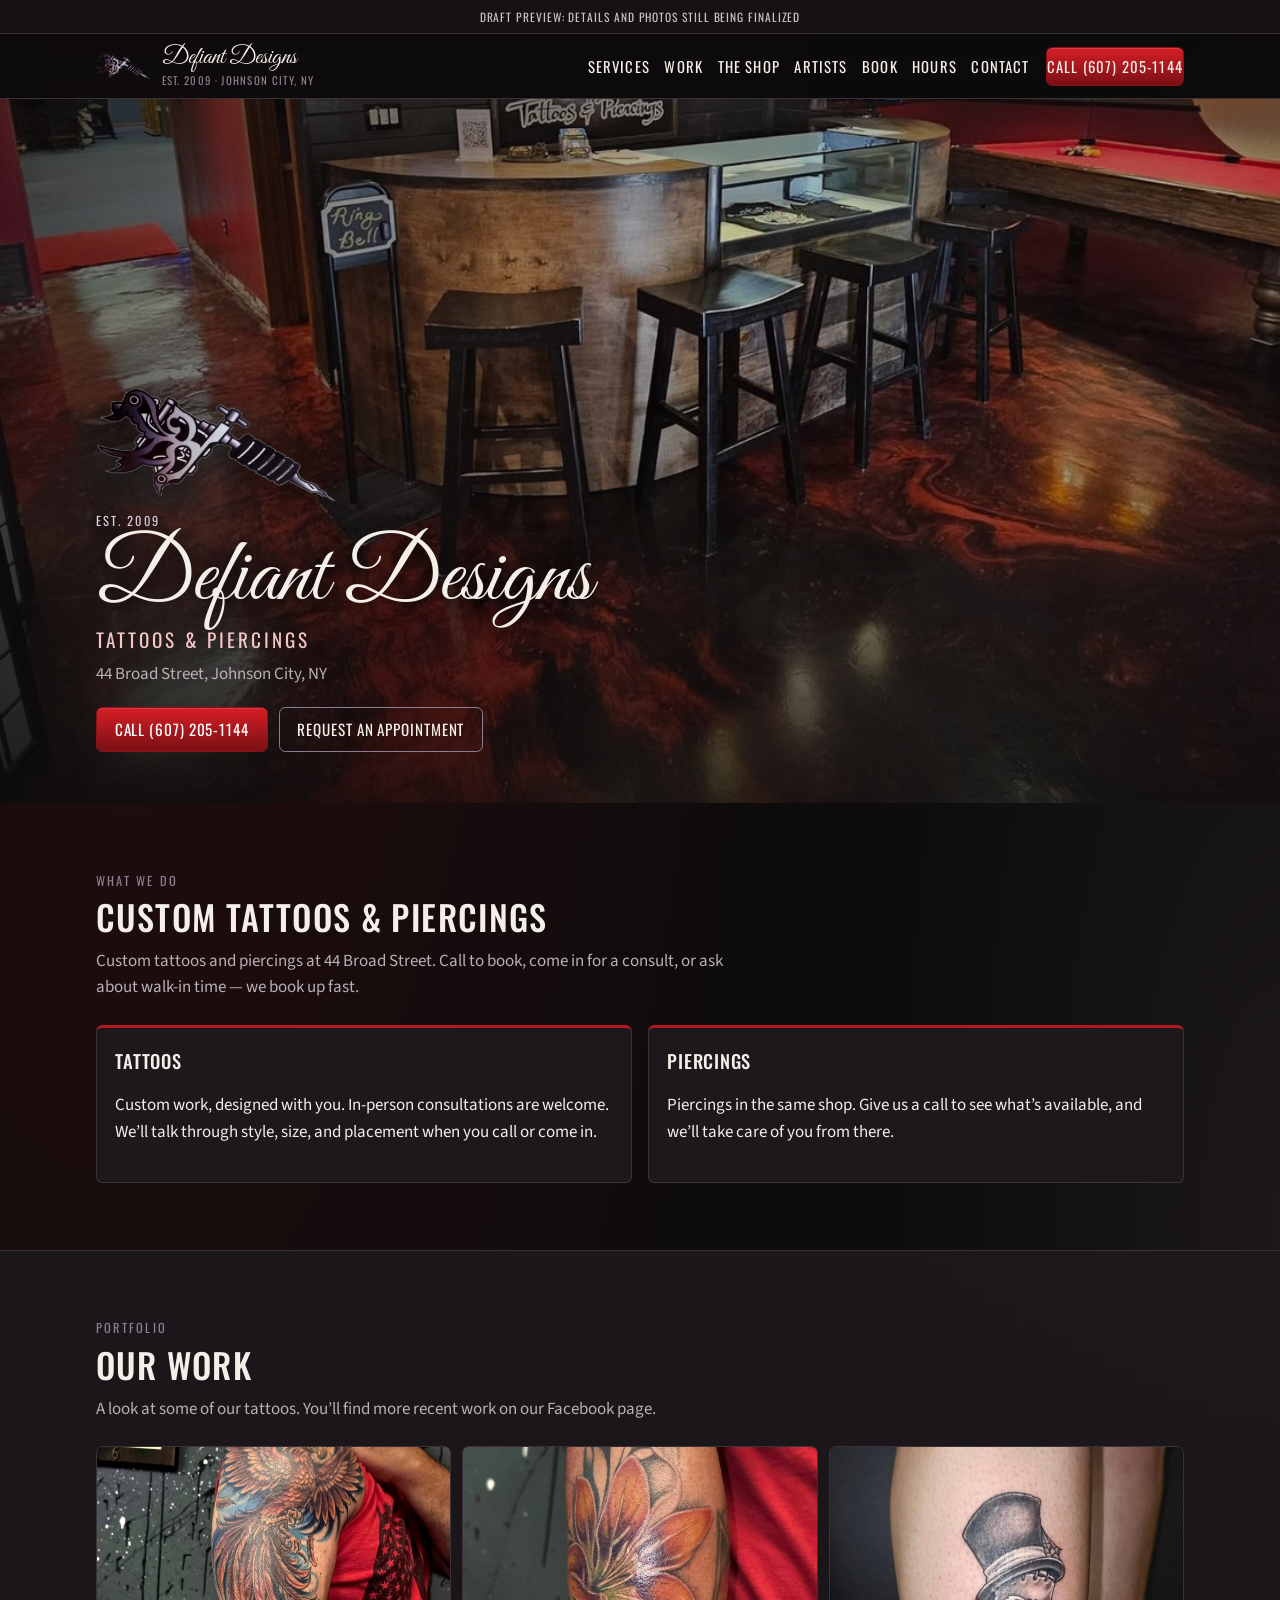
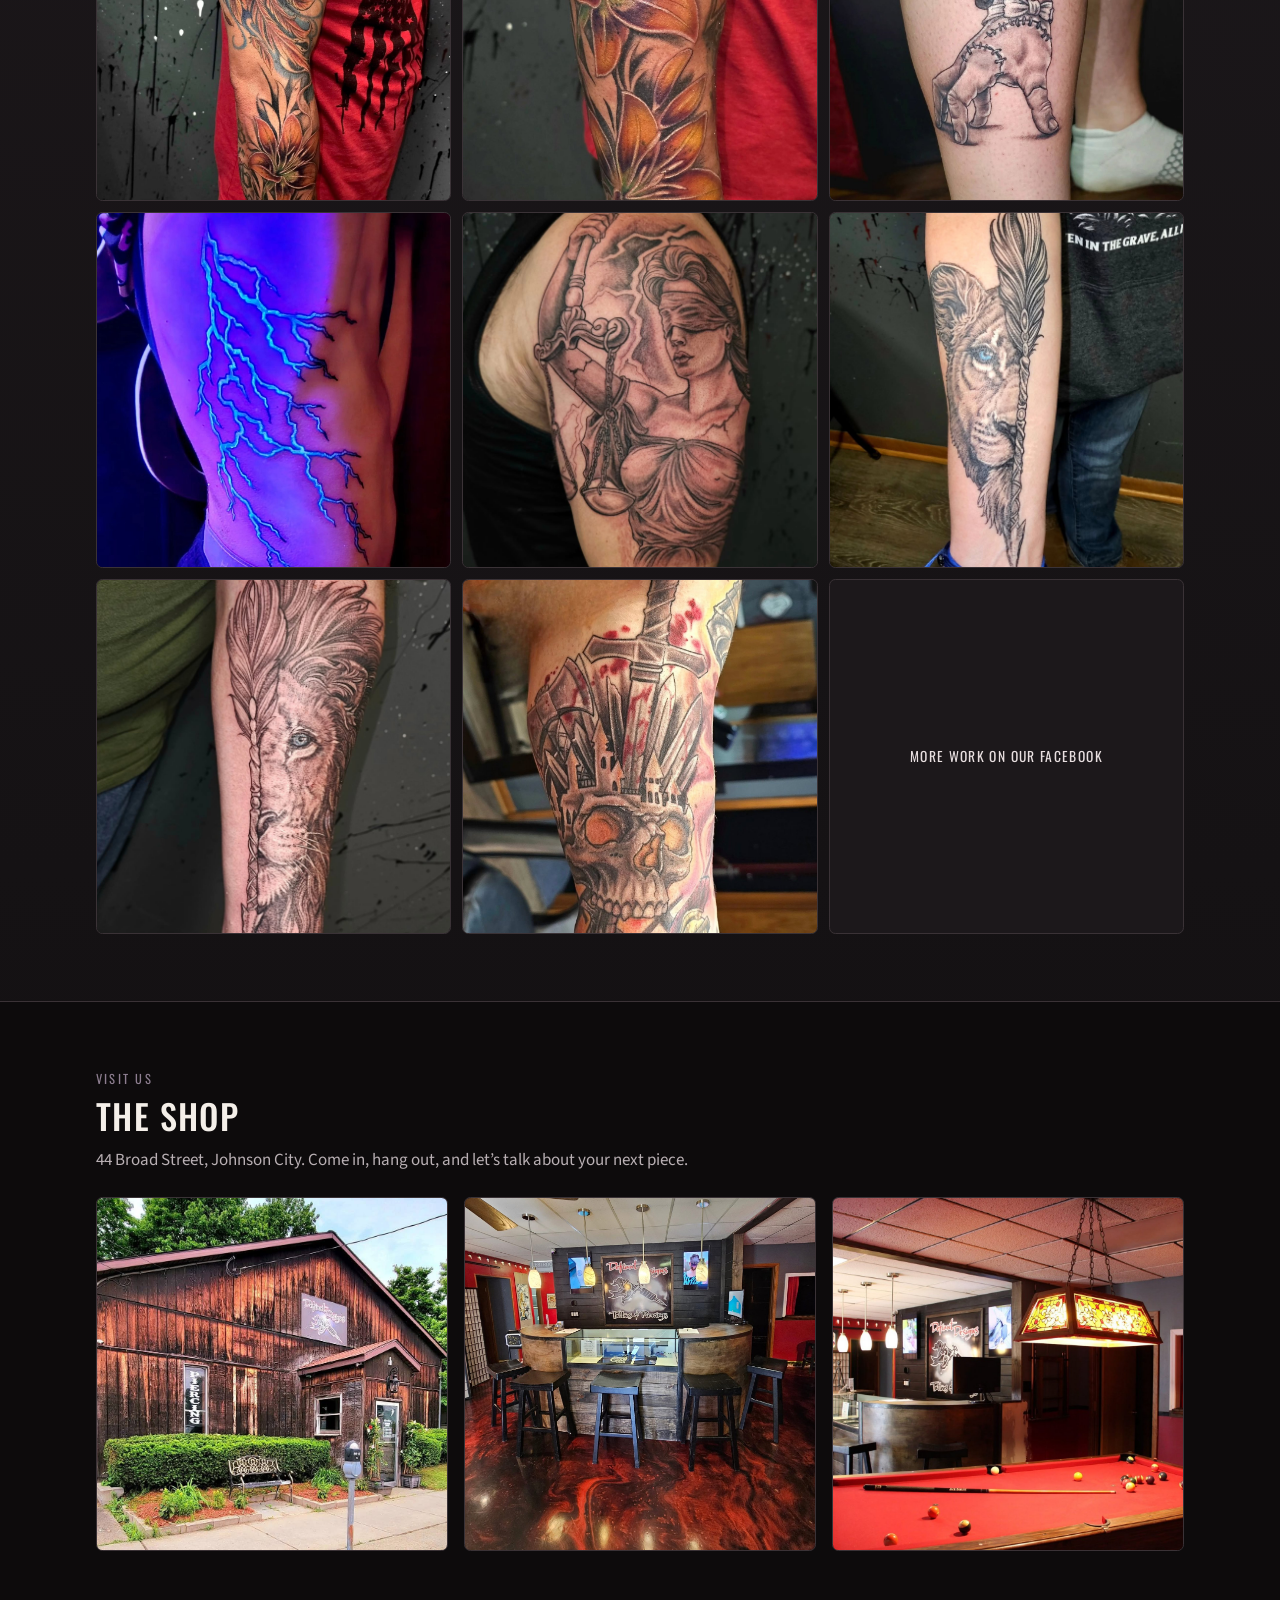
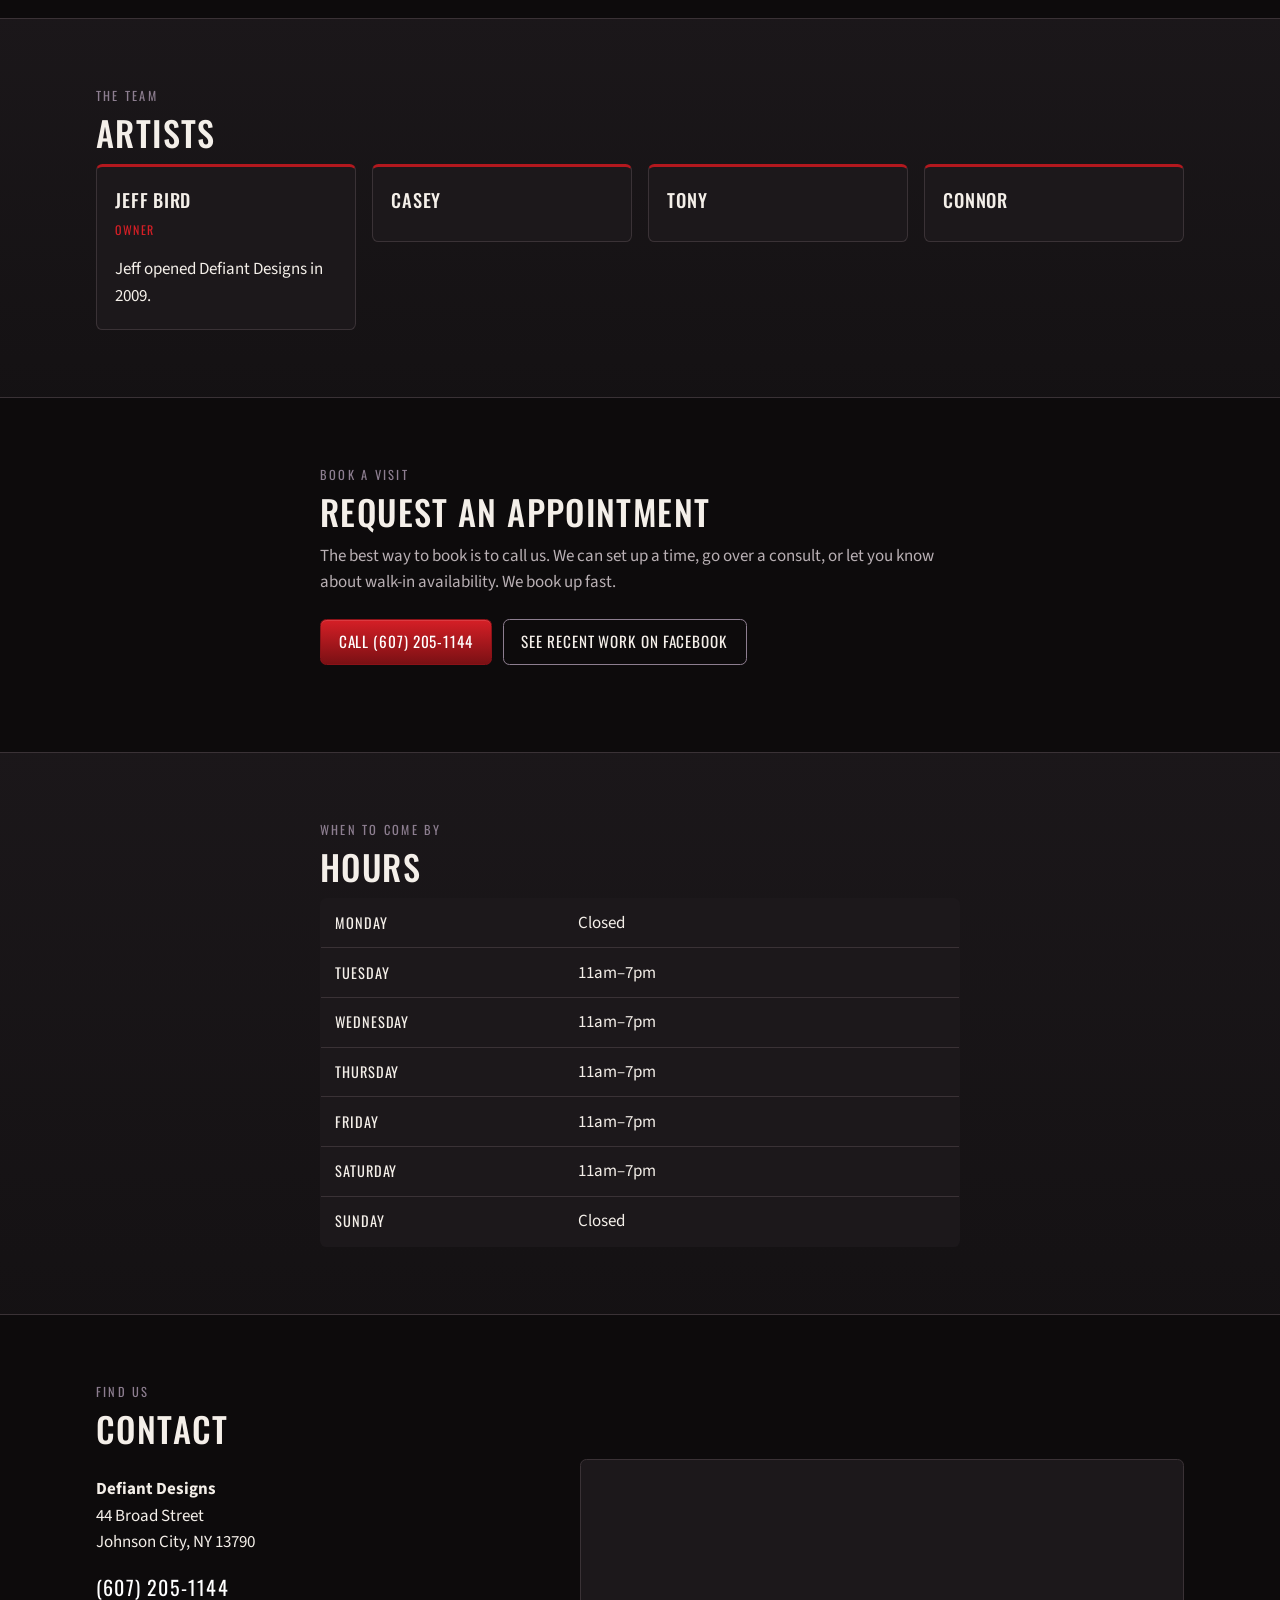
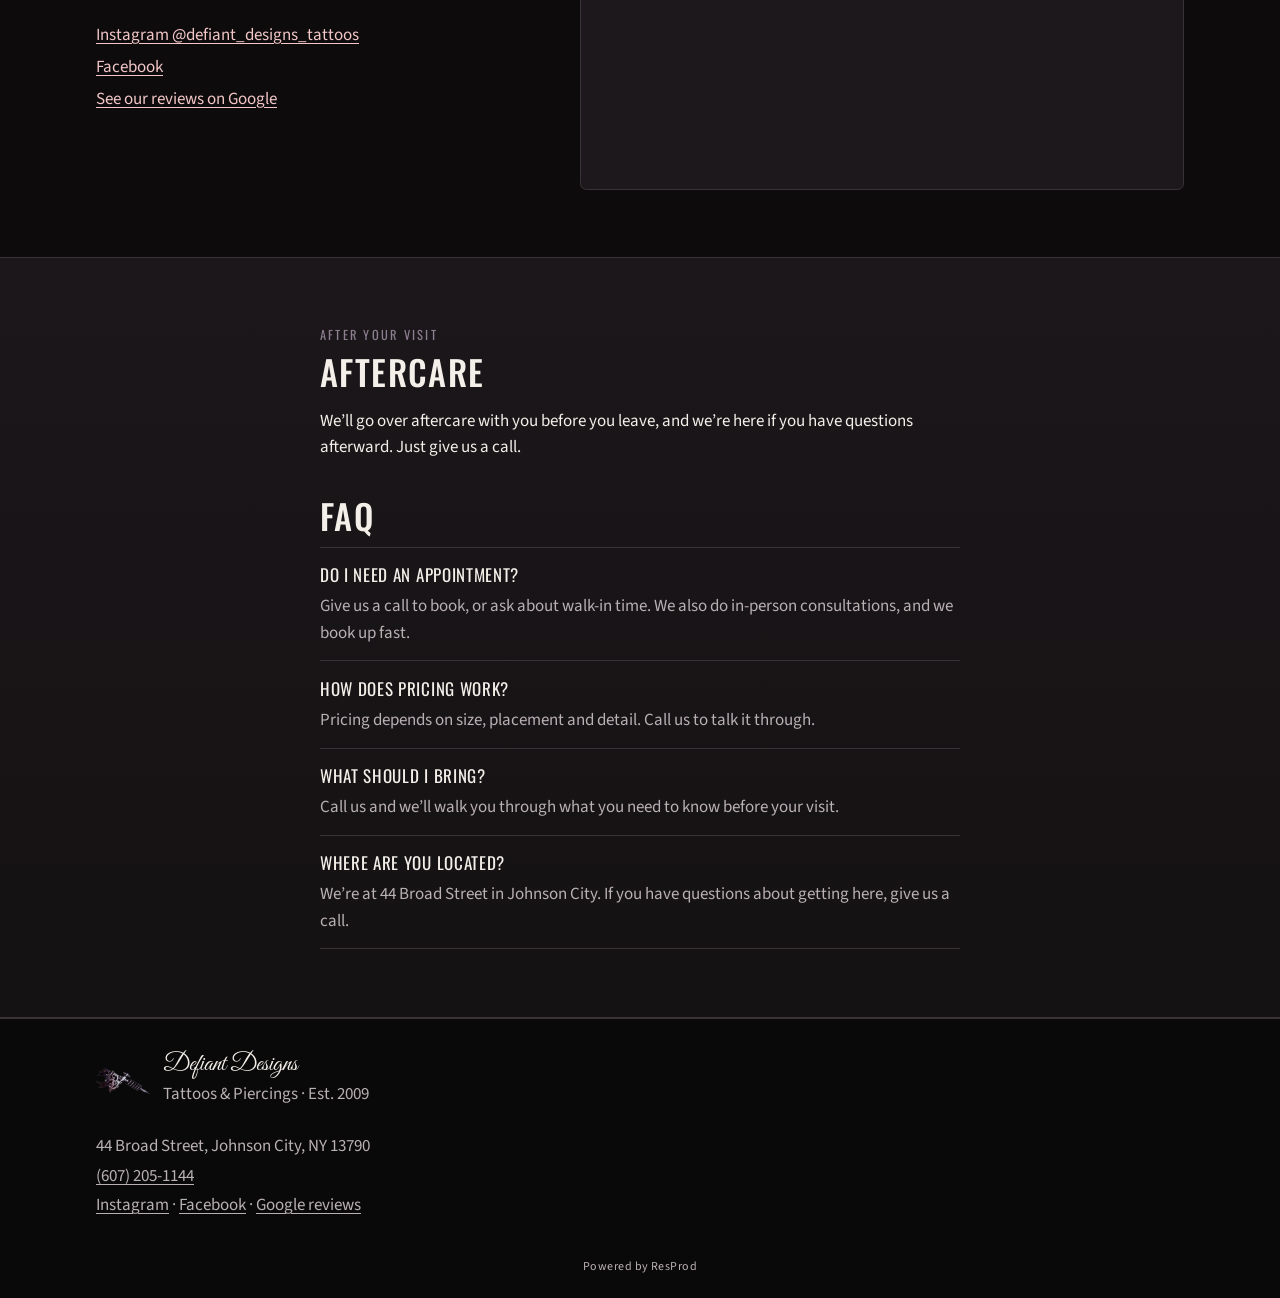
==== commit adb76056: "Update Defiant Designs preview" ====
--- a/defiant-designs-b358278a/index.html
+++ b/defiant-designs-b358278a/index.html
@@ -5,7 +5,7 @@
   <meta name="viewport" content="width=device-width, initial-scale=1">
   <meta name="robots" content="noindex, nofollow">
   <title>Defiant Designs | Tattoos &amp; Piercings | Johnson City, NY</title>
-  <meta name="description" content="Custom tattoos and piercings at 44 Broad Street, Johnson City, NY. Est. 2009. Call (607) 205-1144 to request an appointment.">
+  <meta name="description" content="Custom tattoos and piercings at 44 Broad Street, Johnson City, NY. Est. 2009. Call (607) 205-1144 to book.">
   <link rel="icon" href="images/favicon.png" type="image/png">
   <link rel="apple-touch-icon" href="images/apple-touch-icon.png">
   <link rel="stylesheet" href="fonts/fonts.css">
@@ -13,6 +13,7 @@
 </head>
 <body>
   <a class="skip-link" href="#main">Skip to content</a>
+  <p class="draft-bar">Draft preview: details and photos still being finalized</p>
 
   <header class="site-header">
     <div class="header-inner">
@@ -31,7 +32,7 @@
         <ul>
           <li><a href="#services">Services</a></li>
           <li><a href="#work">Work</a></li>
-          <li><a href="#studio">Studio</a></li>
+          <li><a href="#studio">The shop</a></li>
           <li><a href="#artists">Artists</a></li>
           <li><a href="#book">Book</a></li>
           <li><a href="#hours">Hours</a></li>
@@ -44,7 +45,7 @@
 
   <main id="main">
     <section class="hero" id="top" aria-label="Defiant Designs">
-      <img class="hero-photo" src="images/storefront.jpg" width="960" height="959" alt="The weathered wood storefront of Defiant Designs on Broad Street, with the shop sign and a PIERCING window.">
+      <img class="hero-photo" src="images/studio-lounge.jpg" width="1116" height="1600" alt="Inside Defiant Designs: the front counter, red-and-black floor, and lounge with a pool table.">
       <div class="hero-shade"></div>
       <div class="hero-content">
         <img class="hero-logo" src="images/logo-tattoo-machine.png" width="1305" height="624" alt="Defiant Designs tattoo-machine logo">
@@ -54,7 +55,7 @@
         <p class="hero-place">44 Broad Street, Johnson City, NY</p>
         <div class="hero-actions">
           <a class="btn btn-call" href="tel:+16072051144">Call (607) 205-1144</a>
-          <a class="btn btn-ghost" href="#book">Request an appointment</a>
+          <a class="btn btn-ghost" href="tel:+16072051144">Request an appointment</a>
         </div>
       </div>
     </section>
@@ -63,18 +64,17 @@
       <div class="wrap">
         <p class="eyebrow">What we do</p>
         <h2>Custom tattoos &amp; piercings</h2>
-        <p class="lede">Custom tattoos and piercings at 44 Broad Street. Call to book, come in for a consult, or ask about walk-in time — the shop notes that they book up fast.</p>
+        <p class="lede">Custom tattoos and piercings at 44 Broad Street. Call to book, come in for a consult, or ask about walk-in time — we book up fast.</p>
         <div class="card-grid two">
           <article class="card">
             <h3>Tattoos</h3>
-            <p>Custom tattoo work, designed with you. In-person consultations are welcome. Styles, sizing, and session plans can be set when you visit or call.</p>
+            <p>Custom work, designed with you. In-person consultations are welcome. We’ll talk through style, size, and placement when you call or come in.</p>
           </article>
           <article class="card">
             <h3>Piercings</h3>
-            <p>Piercing services in the same studio. Jewelry options and aftercare will be listed here after the shop confirms them. Call to check availability.</p>
-          </article>
-        </div>
-        <p class="fine-print">Some walk-in time is offered — call (607) 205-1144 for details. Deposits and prices have not been published and are still placeholders on this page.</p>
+            <p>Piercings in the same shop. Give us a call to see what’s available, and we’ll take care of you from there.</p>
+          </article>
+        </div>
       </div>
     </section>
 
@@ -82,83 +82,53 @@
       <div class="wrap">
         <p class="eyebrow">Portfolio</p>
         <h2>Our work</h2>
-        <p class="lede">A selection of tattoos from the shop’s Facebook page. More work photos can be added here, including piercings.</p>
-        <p class="photo-credit-note">From their Facebook — confirm before going live.</p>
-        <div class="portfolio-grid" role="list">
-          <figure class="portfolio-item" role="listitem">
-            <img src="images/work-01.jpg" width="1200" height="1600" alt="Color realism phoenix tattoo covering an upper arm, with orange and blue feathers.">
-            <figcaption>Color phoenix, upper arm <span class="photo-source">From their Facebook, confirm before going live</span></figcaption>
-          </figure>
-          <figure class="portfolio-item" role="listitem">
-            <img src="images/work-02.jpg" width="1200" height="1600" alt="Full-arm view of a color phoenix shoulder tattoo continuing into orange lilies on the forearm.">
-            <figcaption>Phoenix sleeve with floral forearm <span class="photo-source">From their Facebook, confirm before going live</span></figcaption>
-          </figure>
-          <figure class="portfolio-item" role="listitem">
+        <p class="lede">A look at some of our tattoos. You’ll find more recent work on our Facebook page.</p>
+        <div class="portfolio-grid">
+          <figure class="portfolio-item">
+            <img src="images/work-02.jpg" width="1200" height="1600" alt="Color phoenix tattoo on the shoulder continuing into orange lilies on the forearm.">
+          </figure>
+          <figure class="portfolio-item">
             <img src="images/work-03.jpg" width="1200" height="1600" alt="Close-up of orange lily tattoos on a forearm.">
-            <figcaption>Orange lilies, forearm <span class="photo-source">From their Facebook, confirm before going live</span></figcaption>
-          </figure>
-          <figure class="portfolio-item" role="listitem">
+          </figure>
+          <figure class="portfolio-item">
             <img src="images/work-04.jpg" width="1200" height="1600" alt="Black and grey tattoo of a stitched hand walking on fingers, wearing a top hat and bow tie, on a calf.">
-            <figcaption>Top-hat character, calf <span class="photo-source">From their Facebook, confirm before going live</span></figcaption>
-          </figure>
-          <figure class="portfolio-item" role="listitem">
-            <img src="images/work-05.jpg" width="1201" height="1600" alt="Lightning-bolt tattoo along the ribs, photographed under mixed light.">
-            <figcaption>Lightning bolt, ribs <span class="photo-source">From their Facebook, confirm before going live</span></figcaption>
-          </figure>
-          <figure class="portfolio-item" role="listitem">
-            <img src="images/work-06.jpg" width="1199" height="1600" alt="The same rib lightning-bolt tattoo glowing blue under blacklight.">
-            <figcaption>Lightning bolt under blacklight <span class="photo-source">From their Facebook, confirm before going live</span></figcaption>
-          </figure>
-          <figure class="portfolio-item" role="listitem">
+          </figure>
+          <figure class="portfolio-item">
+            <img src="images/work-06.jpg" width="1199" height="1600" alt="Lightning-bolt rib tattoo glowing blue under blacklight.">
+          </figure>
+          <figure class="portfolio-item">
             <img src="images/work-07.jpg" width="1440" height="1440" alt="Black and grey Lady Justice tattoo on a shoulder, with a blindfold, sword, and scales.">
-            <figcaption>Lady Justice, shoulder <span class="photo-source">From their Facebook, confirm before going live</span></figcaption>
-          </figure>
-          <figure class="portfolio-item" role="listitem">
+          </figure>
+          <figure class="portfolio-item">
             <img src="images/work-08.jpg" width="1440" height="1440" alt="Black and grey lion head with a blue eye, split by a feather down the forearm.">
-            <figcaption>Lion and feather, forearm <span class="photo-source">From their Facebook, confirm before going live</span></figcaption>
-          </figure>
-          <figure class="portfolio-item" role="listitem">
-            <img src="images/work-09.jpg" width="1440" height="1440" alt="Closer view of the lion and feather forearm tattoo.">
-            <figcaption>Lion and feather, closer view <span class="photo-source">From their Facebook, confirm before going live</span></figcaption>
-          </figure>
-          <figure class="portfolio-item" role="listitem">
-            <img src="images/work-10.jpg" width="1440" height="1440" alt="Opposite angle of a lion and feather forearm tattoo, showing more of the mane.">
-            <figcaption>Lion and feather, other angle <span class="photo-source">From their Facebook, confirm before going live</span></figcaption>
-          </figure>
-          <figure class="portfolio-item" role="listitem">
+          </figure>
+          <figure class="portfolio-item">
+            <img src="images/work-10.jpg" width="1440" height="1440" alt="Lion and feather tattoo on the forearm, showing more of the mane.">
+          </figure>
+          <figure class="portfolio-item">
             <img src="images/work-11.jpg" width="1200" height="1600" alt="Color tattoo of a skull wearing a spiked crown, with a sword through the crown, on an upper arm.">
-            <figcaption>Skull, crown, and sword <span class="photo-source">From their Facebook, confirm before going live</span></figcaption>
-          </figure>
-          <div class="portfolio-slot" role="listitem">
-            <span class="slot-label">Work photo 12</span>
-            <span class="slot-note">Placeholder — more work, including piercings, can be added here</span>
-          </div>
-        </div>
-        <p class="social-row">See more on
-          <a href="https://www.instagram.com/defiant_designs_tattoos/" rel="noopener noreferrer">Instagram</a>
-          and
-          <a href="https://www.facebook.com/defiantdesignsLLC" rel="noopener noreferrer">Facebook</a>.
-        </p>
+          </figure>
+          <a class="portfolio-item fb-tile" href="https://www.facebook.com/defiantdesignsLLC" rel="noopener noreferrer">
+            <span>More work on our Facebook</span>
+          </a>
+        </div>
       </div>
     </section>
 
     <section class="section" id="studio">
       <div class="wrap">
-        <p class="eyebrow">The studio</p>
-        <h2>Inside the shop</h2>
-        <p class="lede">A dark wood front counter, a lounge with a pool table, and a red-and-black epoxy floor — photos from the shop, at 44 Broad Street.</p>
+        <p class="eyebrow">Visit us</p>
+        <h2>The shop</h2>
+        <p class="lede">44 Broad Street, Johnson City. Come in, hang out, and let’s talk about your next piece.</p>
         <div class="studio-grid">
           <figure>
-            <img src="images/studio-front-counter.jpg" width="1335" height="1600" alt="Front counter with the Defiant Designs Tattoos and Piercings sign, wood bar, black stools, and a red-and-black marbled floor.">
-            <figcaption>Front counter and shop sign</figcaption>
+            <img src="images/storefront.jpg" width="960" height="959" alt="The weathered wood storefront of Defiant Designs on Broad Street, with the shop sign and a PIERCING window.">
           </figure>
           <figure>
-            <img src="images/studio-lounge.jpg" width="1116" height="1600" alt="Wide view of the studio lounge, front counter, pool table, and red epoxy floor.">
-            <figcaption>The lounge, looking toward the counter</figcaption>
+            <img src="images/studio-front-counter.jpg" width="1335" height="1600" alt="Front counter with the Defiant Designs Tattoos and Piercings sign, wood bar, and red-and-black floor.">
           </figure>
           <figure>
-            <img src="images/studio-pool-table.jpg" width="1600" height="1066" alt="Red felt pool table under a stained-glass lamp, with the shop counter and logo in the background.">
-            <figcaption>Pool table in the lounge</figcaption>
+            <img src="images/studio-pool-table.jpg" width="1600" height="1066" alt="Red felt pool table in the shop lounge, with the counter and logo in the background.">
           </figure>
         </div>
       </div>
@@ -168,25 +138,20 @@
       <div class="wrap">
         <p class="eyebrow">The team</p>
         <h2>Artists</h2>
-        <p class="lede">Jeff Bird owns the shop (established 2009). @informal_inker is named as “our artist” on the shop’s Instagram. Other names and portraits will be added once the shop confirms the current roster.</p>
-        <div class="card-grid three">
-          <article class="card artist-card">
-            <div class="artist-photo placeholder-photo" aria-hidden="true">Photo to be added</div>
+        <div class="card-grid artists-grid">
+          <article class="card artist-card">
             <h3>Jeff Bird</h3>
             <p class="role">Owner</p>
-            <p>Owner of Defiant Designs, established 2009. A short bio and a portrait can go here once the shop provides them.</p>
-          </article>
-          <article class="card artist-card">
-            <div class="artist-photo placeholder-photo" aria-hidden="true">Photo to be added</div>
-            <h3>@informal_inker</h3>
-            <p class="role">Artist</p>
-            <p>Named “our artist” on the shop’s Instagram. A given name, portrait, and specialties can be added once the shop confirms them. <a href="https://www.instagram.com/informal_inker/" rel="noopener noreferrer">Instagram</a></p>
-          </article>
-          <article class="card artist-card">
-            <div class="artist-photo placeholder-photo" aria-hidden="true">Placeholder</div>
-            <h3>Artist or piercer</h3>
-            <p class="role">Placeholder — to be confirmed</p>
-            <p>This card is a placeholder for another artist or piercer. Name, photo, and specialties will be added when they are confirmed by the shop.</p>
+            <p>Jeff opened Defiant Designs in 2009.</p>
+          </article>
+          <article class="card artist-card">
+            <h3>Casey</h3>
+          </article>
+          <article class="card artist-card">
+            <h3>Tony</h3>
+          </article>
+          <article class="card artist-card">
+            <h3>Connor</h3>
           </article>
         </div>
       </div>
@@ -196,41 +161,11 @@
       <div class="wrap narrow">
         <p class="eyebrow">Book a visit</p>
         <h2>Request an appointment</h2>
-        <p class="lede">Call (607) 205-1144 to book, ask about walk-in time, or set up an in-person consult. The shop notes that they book up fast. You can also message Instagram or Facebook, or use the placeholder form below — it does not submit anywhere yet.</p>
+        <p class="lede">The best way to book is to call us. We can set up a time, go over a consult, or let you know about walk-in availability. We book up fast.</p>
         <div class="book-actions">
           <a class="btn btn-call" href="tel:+16072051144">Call (607) 205-1144</a>
-          <a class="btn btn-ghost" href="https://www.instagram.com/defiant_designs_tattoos/" rel="noopener noreferrer">Instagram</a>
-          <a class="btn btn-ghost" href="https://www.facebook.com/defiantdesignsLLC" rel="noopener noreferrer">Facebook</a>
-        </div>
-        <div class="placeholder-banner" role="note">
-          Placeholder form — this does not send a request. Call or message the shop to actually book.
-        </div>
-        <form class="booking-form" id="booking-form" action="#" method="get" novalidate>
-          <label>
-            Name
-            <input type="text" name="name" autocomplete="name" placeholder="Your name">
-          </label>
-          <label>
-            Phone or email
-            <input type="text" name="contact" autocomplete="tel" placeholder="How should the shop reach you?">
-          </label>
-          <label>
-            I’m interested in
-            <select name="service">
-              <option value="">Choose one</option>
-              <option value="tattoo">Tattoo</option>
-              <option value="piercing">Piercing</option>
-              <option value="consult">Consult / not sure yet</option>
-            </select>
-          </label>
-          <label>
-            Tell us about the piece
-            <textarea name="message" rows="4" placeholder="Placement, size, idea — whatever you already know."></textarea>
-          </label>
-          <p class="fine-print"><strong>Deposits and pricing:</strong> placeholder — amounts, when a deposit is due, and how custom quotes work still need to be confirmed with the shop. Do not treat anything here as a real price.</p>
-          <button class="btn btn-call" type="submit">Request an appointment</button>
-          <p class="form-status" id="form-status" hidden tabindex="-1">This is a placeholder form and was not sent. Please call (607) 205-1144 or message the shop on Instagram or Facebook.</p>
-        </form>
+          <a class="btn btn-ghost" href="https://www.facebook.com/defiantdesignsLLC" rel="noopener noreferrer">See recent work on Facebook</a>
+        </div>
       </div>
     </section>
 
@@ -238,9 +173,8 @@
       <div class="wrap narrow">
         <p class="eyebrow">When to come by</p>
         <h2>Hours</h2>
-        <p class="placeholder-banner" role="note">Please confirm with the shop before you come. Hours below are from the shop’s Instagram bio and an Instagram post. Facebook does not list hours, and some Google directories still show a 12pm open.</p>
         <table class="hours-table">
-          <caption class="sr-only">Hours from Instagram, please confirm with the shop</caption>
+          <caption class="sr-only">Hours</caption>
           <tbody>
             <tr><th scope="row">Monday</th><td>Closed</td></tr>
             <tr><th scope="row">Tuesday</th><td>11am–7pm</td></tr>
@@ -271,7 +205,6 @@
               <li><a href="https://www.facebook.com/defiantdesignsLLC" rel="noopener noreferrer">Facebook</a></li>
               <li><a href="https://www.google.com/maps/search/?api=1&amp;query=Defiant+Designs+LLC+44+Broad+St+Johnson+City+NY+13790" rel="noopener noreferrer">See our reviews on Google</a></li>
             </ul>
-            <p class="fine-print">The shop is listed at about 4.9 stars on Google (around 198 reviews; directory counts vary). We don’t reprint reviews here — read them on Google.</p>
           </div>
           <div class="map-wrap">
             <iframe
@@ -289,24 +222,24 @@
       <div class="wrap narrow">
         <p class="eyebrow">After your visit</p>
         <h2>Aftercare</h2>
-        <p class="placeholder-banner" role="note">Placeholder — official aftercare instructions will be added once the shop confirms them. Follow what your artist or piercer tells you, and call the shop if you have questions.</p>
+        <p>We’ll go over aftercare with you before you leave, and we’re here if you have questions afterward. Just give us a call.</p>
         <h2 class="faq-heading">FAQ</h2>
         <dl class="faq">
           <div>
             <dt>Do I need an appointment?</dt>
-            <dd>Call (607) 205-1144 to book or to ask about walk-in time. The shop offers in-person consultations and notes that they book up fast. Exact walk-in hours are not posted, so call for details.</dd>
-          </div>
-          <div>
-            <dt>How do deposits and pricing work?</dt>
-            <dd>Placeholder. Deposit amounts, when they’re due, and how custom pieces are quoted still need to be confirmed with the shop.</dd>
-          </div>
-          <div>
-            <dt>Is there an age or ID requirement?</dt>
-            <dd>Placeholder. Age, ID, and consent rules will be listed here after the shop confirms them.</dd>
-          </div>
-          <div>
-            <dt>Where should I park?</dt>
-            <dd>Placeholder. Parking notes will be added once they’re confirmed. The shop is at 44 Broad Street, Johnson City.</dd>
+            <dd>Give us a call to book, or ask about walk-in time. We also do in-person consultations, and we book up fast.</dd>
+          </div>
+          <div>
+            <dt>How does pricing work?</dt>
+            <dd>Pricing depends on size, placement and detail. Call us to talk it through.</dd>
+          </div>
+          <div>
+            <dt>What should I bring?</dt>
+            <dd>Call us and we’ll walk you through what you need to know before your visit.</dd>
+          </div>
+          <div>
+            <dt>Where are you located?</dt>
+            <dd>We’re at 44 Broad Street in Johnson City. If you have questions about getting here, give us a call.</dd>
           </div>
         </dl>
       </div>
@@ -354,17 +287,6 @@
           });
         });
       }
-      var form = document.getElementById("booking-form");
-      var status = document.getElementById("form-status");
-      if (form) {
-        form.addEventListener("submit", function (e) {
-          e.preventDefault();
-          if (status) {
-            status.hidden = false;
-            status.focus();
-          }
-        });
-      }
     })();
   </script>
 </body>
--- a/defiant-designs-b358278a/styles.css
+++ b/defiant-designs-b358278a/styles.css
@@ -16,6 +16,7 @@
   --wood: #8a5a3a;
   --max: 68rem;
   --header-h: 4rem;
+  --draft-h: 2.15rem;
   --radius: 0.4rem;
   --font-body: "Source Sans 3", "Segoe UI", sans-serif;
   --font-display: "Oswald", "Arial Narrow", sans-serif;
@@ -30,7 +31,7 @@
 
 html {
   scroll-behavior: smooth;
-  scroll-padding-top: 4.5rem;
+  scroll-padding-top: calc(var(--draft-h) + var(--header-h) + 0.5rem);
 }
 
 body {
@@ -93,6 +94,26 @@
   top: 0.6rem;
 }
 
+.draft-bar {
+  position: sticky;
+  top: 0;
+  z-index: 60;
+  margin: 0;
+  padding: 0.4rem 1rem;
+  min-height: var(--draft-h);
+  display: flex;
+  align-items: center;
+  justify-content: center;
+  text-align: center;
+  font-family: var(--font-display);
+  font-size: 0.72rem;
+  letter-spacing: 0.08em;
+  text-transform: uppercase;
+  color: #cbbfc4;
+  background: #161214;
+  border-bottom: 1px solid var(--line);
+}
+
 .wrap {
   width: min(100% - 2rem, var(--max));
   margin-inline: auto;
@@ -106,7 +127,7 @@
 
 .site-header {
   position: sticky;
-  top: 0;
+  top: var(--draft-h);
   z-index: 50;
   background: rgba(13, 11, 12, 0.92);
   border-bottom: 1px solid var(--line);
@@ -200,7 +221,7 @@
 .site-nav {
   display: none;
   position: absolute;
-  top: calc(var(--header-h) + 1px);
+  top: 100%;
   left: 0;
   right: 0;
   background: var(--bg-2);
@@ -291,7 +312,7 @@
 
 .hero {
   position: relative;
-  min-height: min(92svh, 44rem);
+  min-height: min(78svh, 38rem);
   display: grid;
   align-items: end;
   overflow: hidden;
@@ -303,15 +324,15 @@
   width: 100%;
   height: 100%;
   object-fit: cover;
-  object-position: 72% 40%;
+  object-position: 50% 82%;
 }
 
 .hero-shade {
   position: absolute;
   inset: 0;
   background:
-    linear-gradient(180deg, rgba(13, 11, 12, 0.28) 0%, rgba(13, 11, 12, 0.2) 32%, rgba(13, 11, 12, 0.88) 100%),
-    linear-gradient(90deg, rgba(13, 11, 12, 0.55), transparent 55%);
+    linear-gradient(180deg, rgba(13, 11, 12, 0.35) 0%, rgba(13, 11, 12, 0.15) 28%, rgba(13, 11, 12, 0.82) 100%),
+    linear-gradient(90deg, rgba(13, 11, 12, 0.55), transparent 58%);
 }
 
 .hero-content {
@@ -498,6 +519,32 @@
   object-position: center 30%;
 }
 
+.fb-tile {
+  display: flex;
+  align-items: center;
+  justify-content: center;
+  text-align: center;
+  text-decoration: none;
+  aspect-ratio: 1;
+  padding: 1rem;
+  color: var(--text);
+  background: var(--panel);
+  border: 1px solid var(--line);
+}
+
+.fb-tile span {
+  font-family: var(--font-display);
+  letter-spacing: 0.1em;
+  text-transform: uppercase;
+  font-size: 0.85rem;
+  color: #e8dfe0;
+}
+
+.fb-tile:hover {
+  color: #fff;
+  border-color: var(--purple);
+}
+
 .portfolio-item figcaption {
   padding: 0.55rem 0.7rem 0.75rem;
   font-size: 0.88rem;
@@ -536,12 +583,6 @@
 .studio-grid figure:last-child img {
   aspect-ratio: 16 / 11;
   object-position: center;
-}
-
-.studio-grid figcaption {
-  padding: 0.65rem 0.85rem 0.8rem;
-  font-size: 0.92rem;
-  color: var(--muted);
 }
 
 /* Artists */
@@ -563,6 +604,15 @@
   letter-spacing: 0.1em;
   text-transform: uppercase;
   font-size: 0.75rem;
+}
+
+.artists-grid {
+  grid-template-columns: 1fr 1fr;
+  align-items: start;
+}
+
+.artist-card p:last-child {
+  margin-bottom: 0;
 }
 
 .role {
@@ -808,6 +858,10 @@
     grid-template-columns: repeat(3, minmax(0, 1fr));
   }
 
+  .artists-grid {
+    grid-template-columns: repeat(4, minmax(0, 1fr));
+  }
+
   .contact-grid {
     grid-template-columns: 1fr 1.3fr;
     align-items: start;
@@ -819,6 +873,14 @@
 }
 
 @media (min-width: 900px) {
+  .hero {
+    min-height: min(92svh, 44rem);
+  }
+
+  .hero-photo {
+    object-position: 50% 70%;
+  }
+
   .nav-toggle {
     display: none;
   }
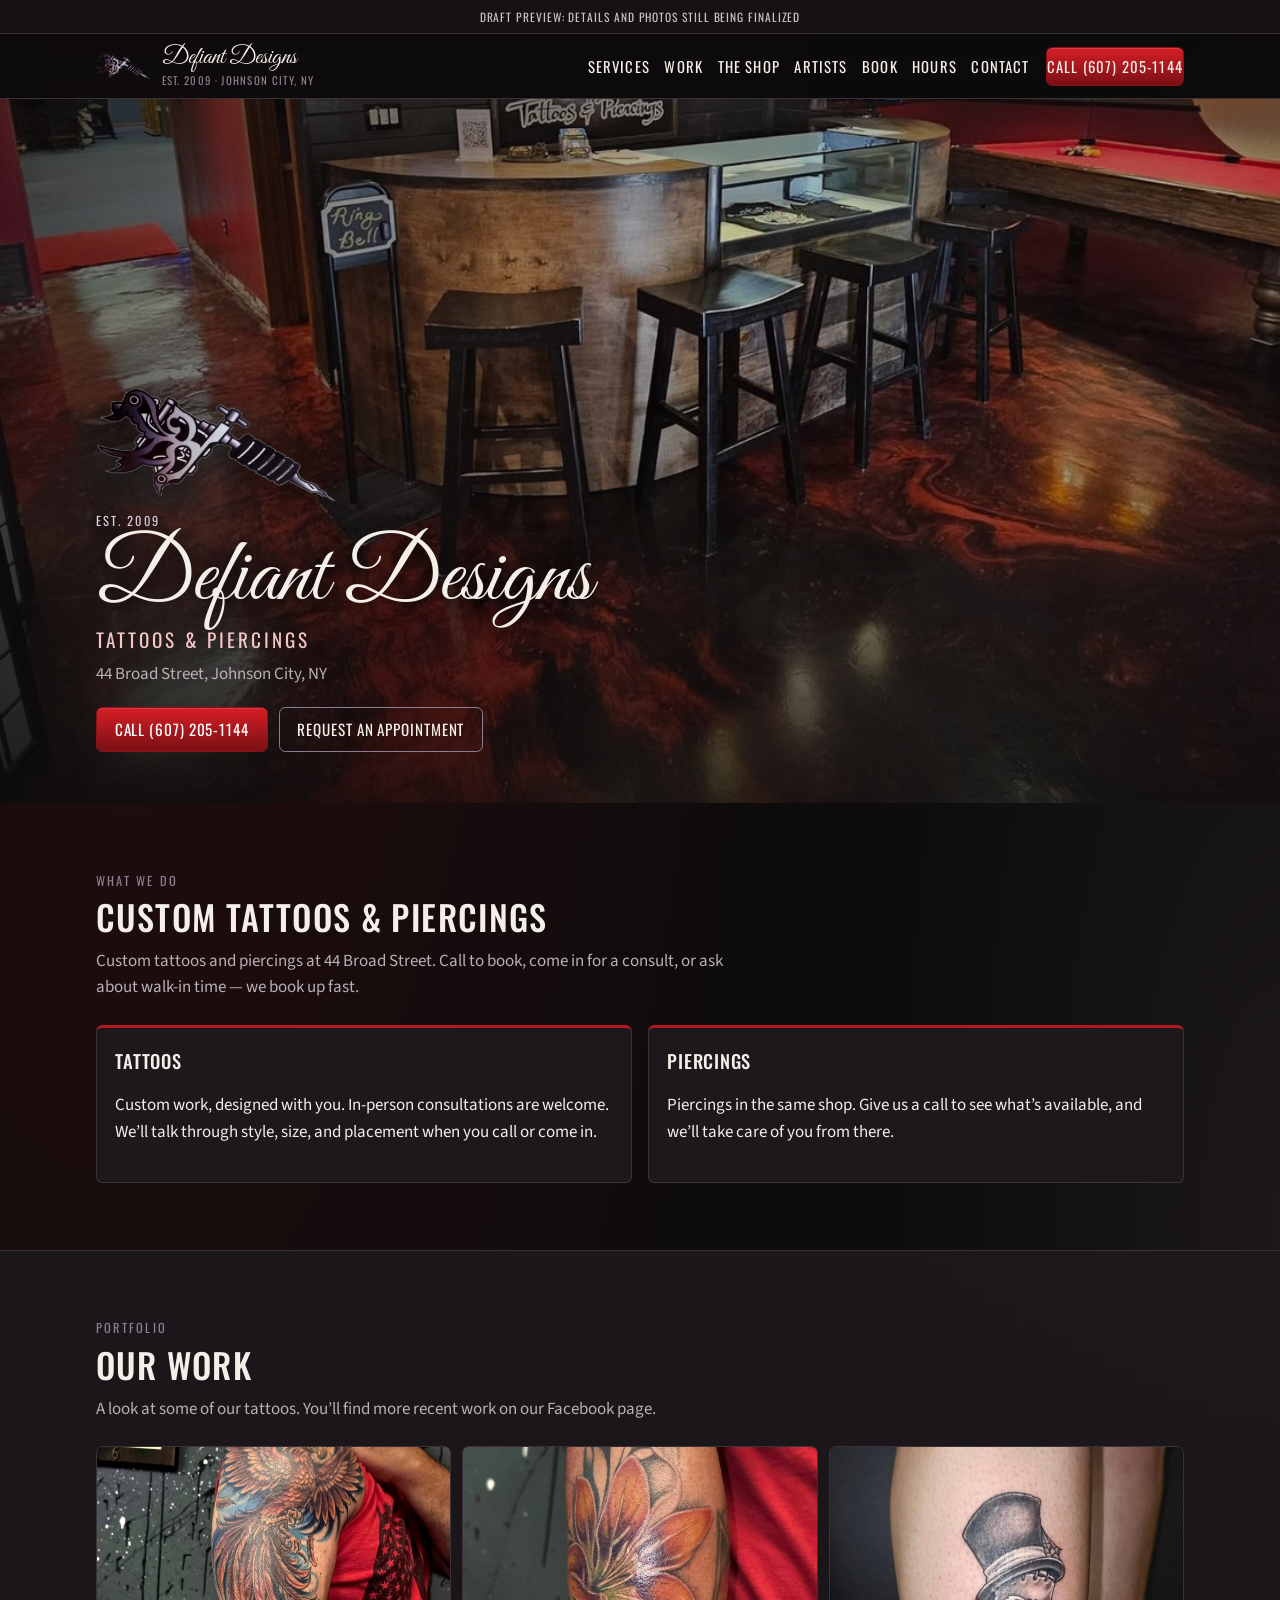
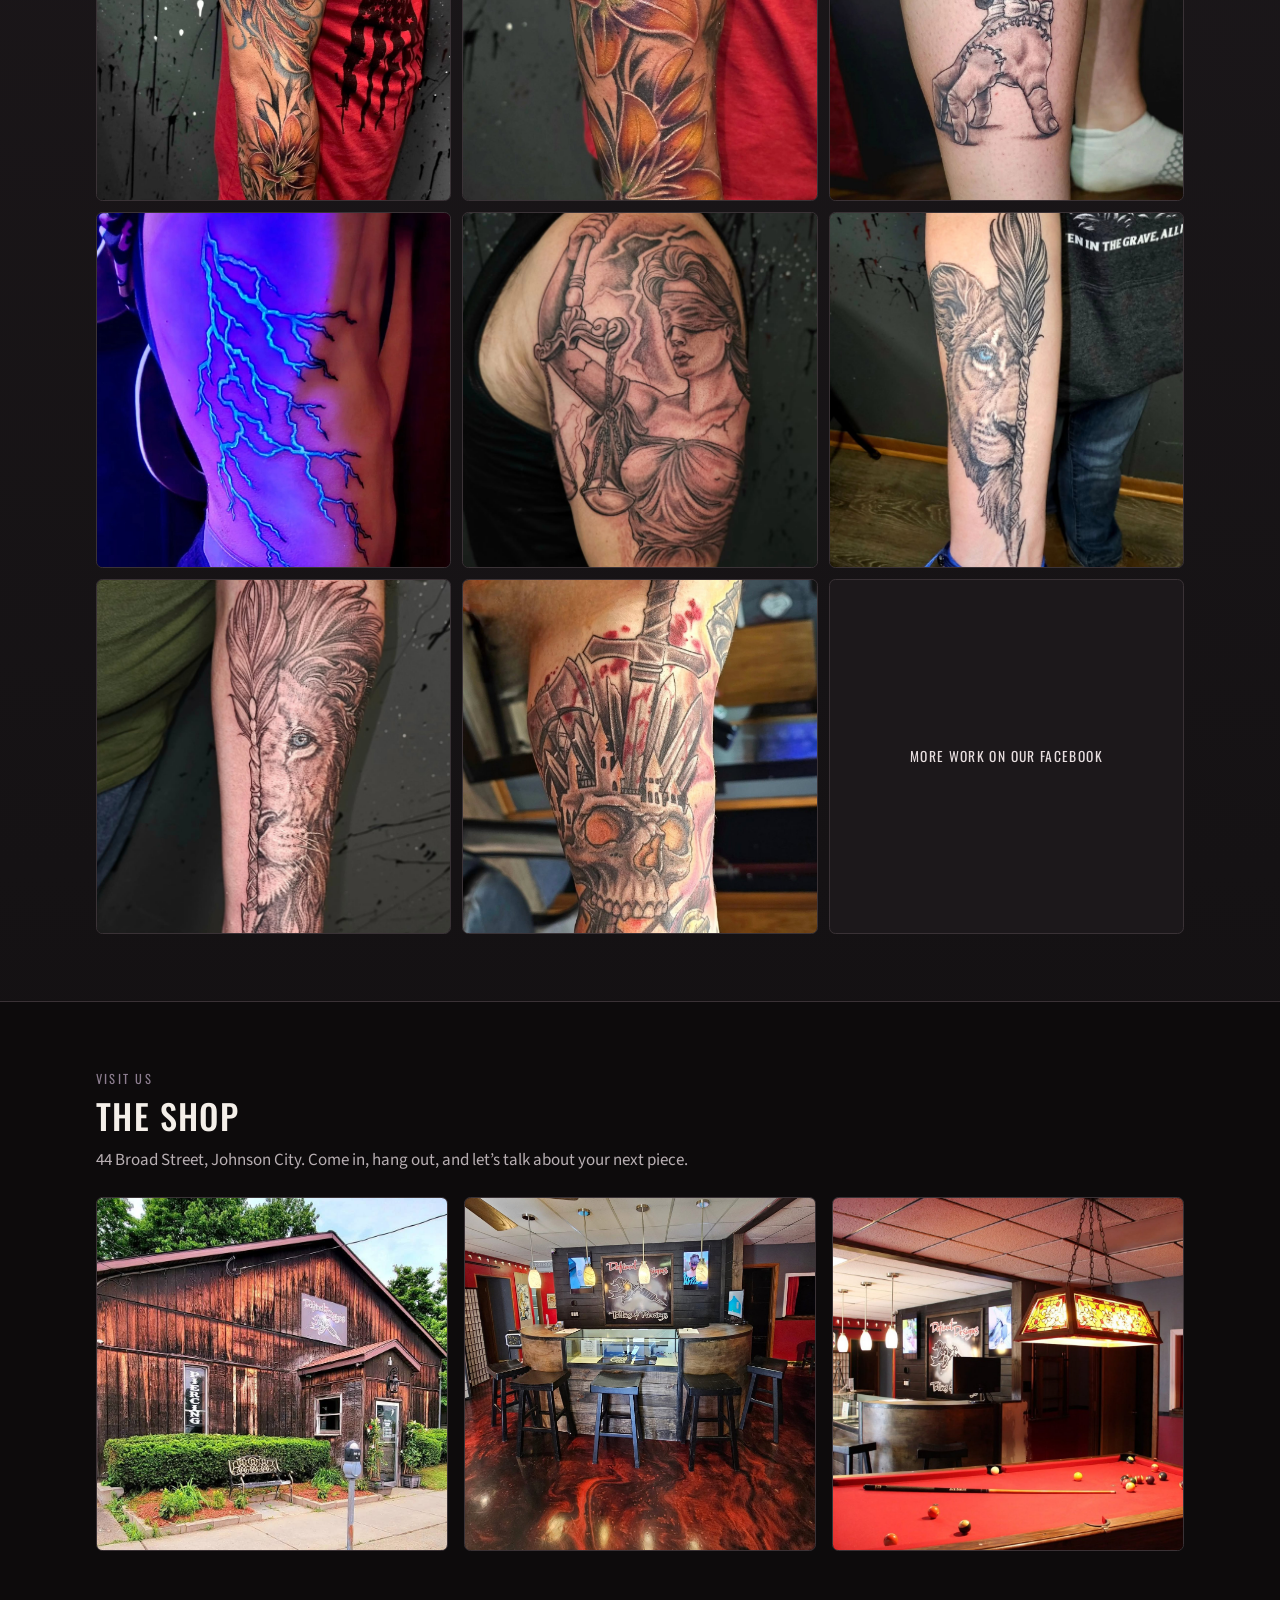
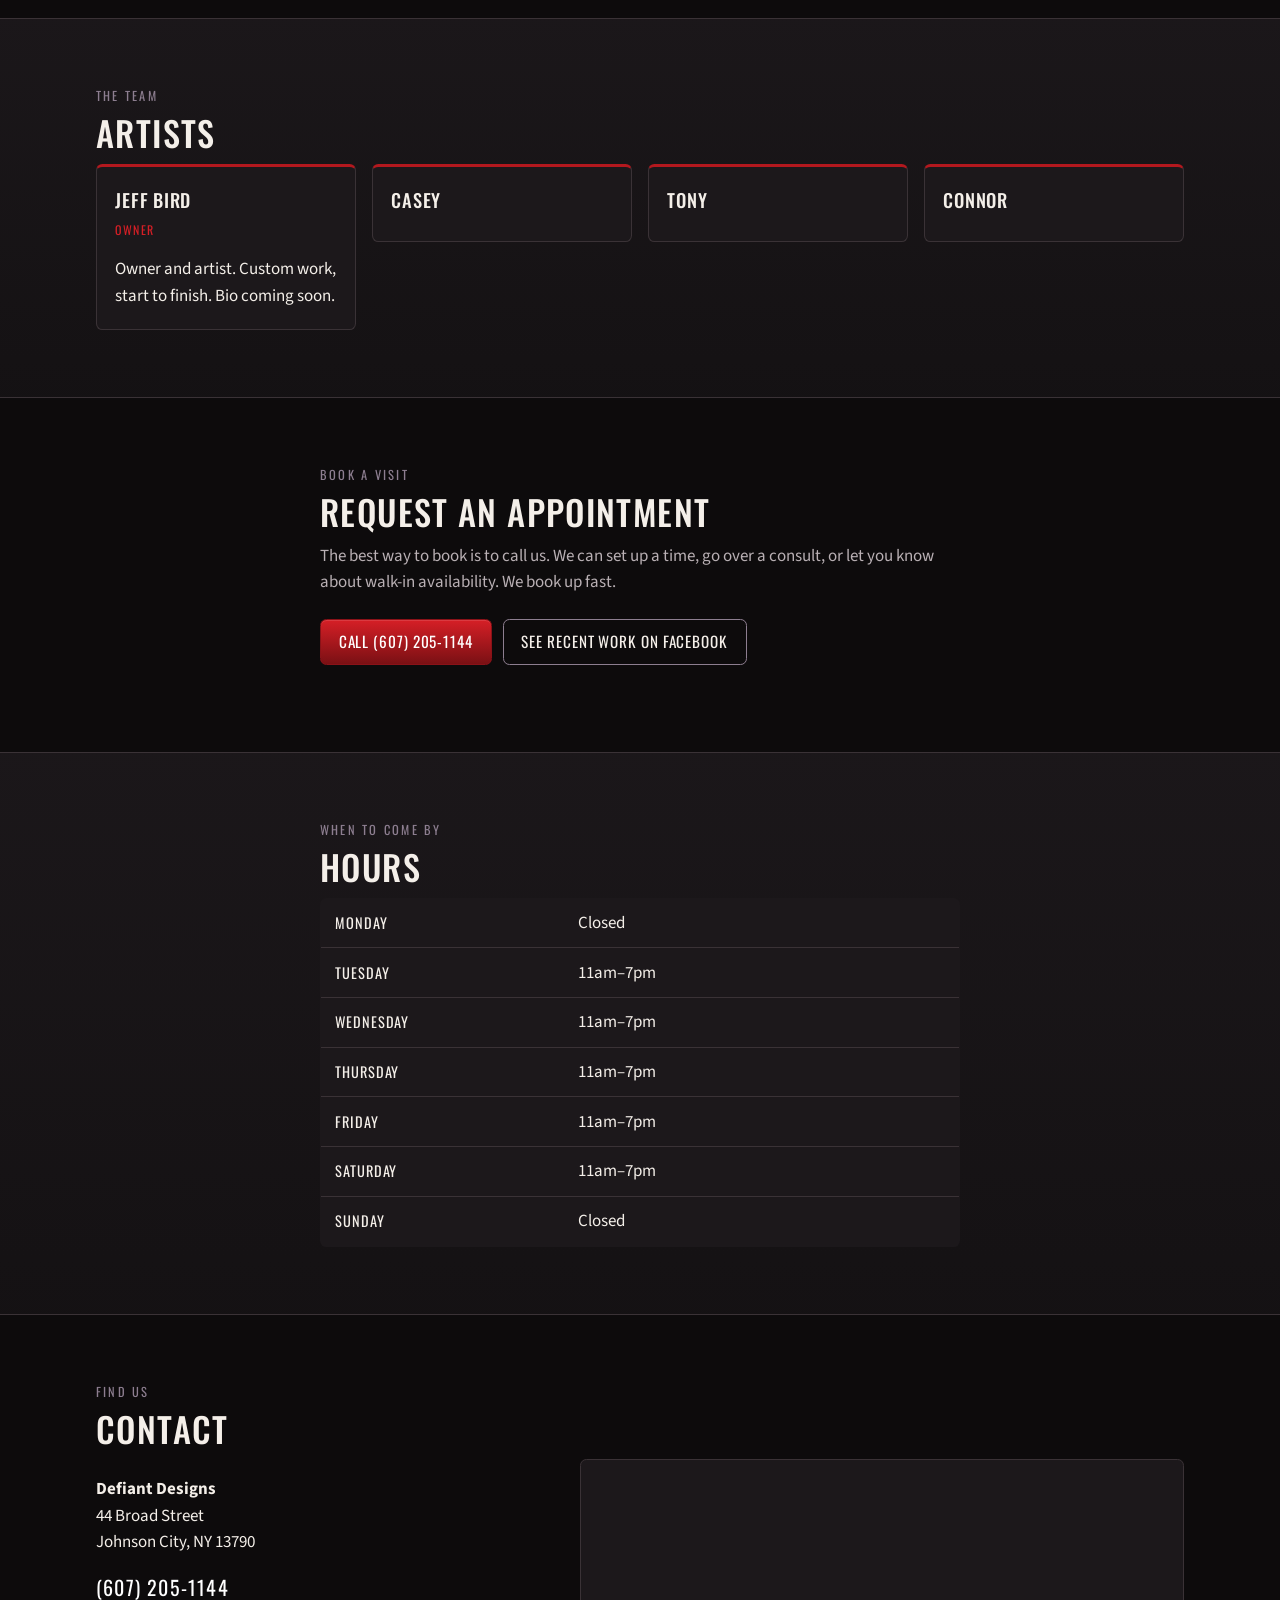
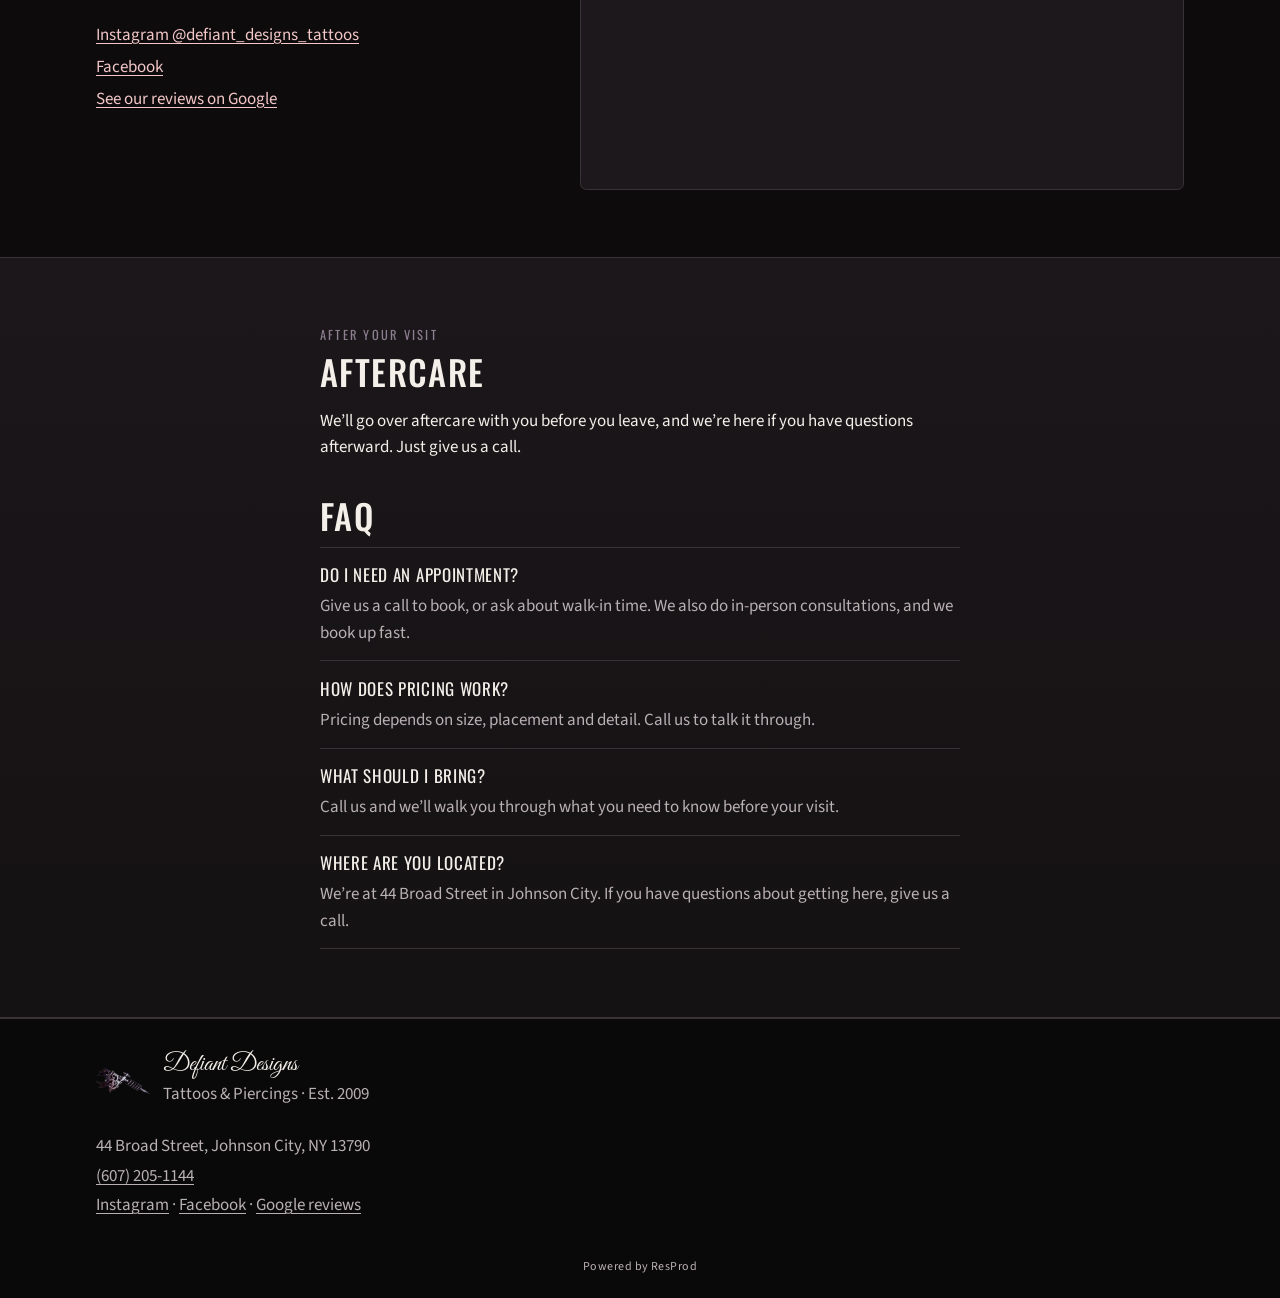
==== commit 321fcabf: "Update Defiant Designs preview" ====
--- a/defiant-designs-b358278a/index.html
+++ b/defiant-designs-b358278a/index.html
@@ -142,7 +142,7 @@
           <article class="card artist-card">
             <h3>Jeff Bird</h3>
             <p class="role">Owner</p>
-            <p>Jeff opened Defiant Designs in 2009.</p>
+            <p>Owner and artist. Custom work, start to finish. Bio coming soon.</p>
           </article>
           <article class="card artist-card">
             <h3>Casey</h3>
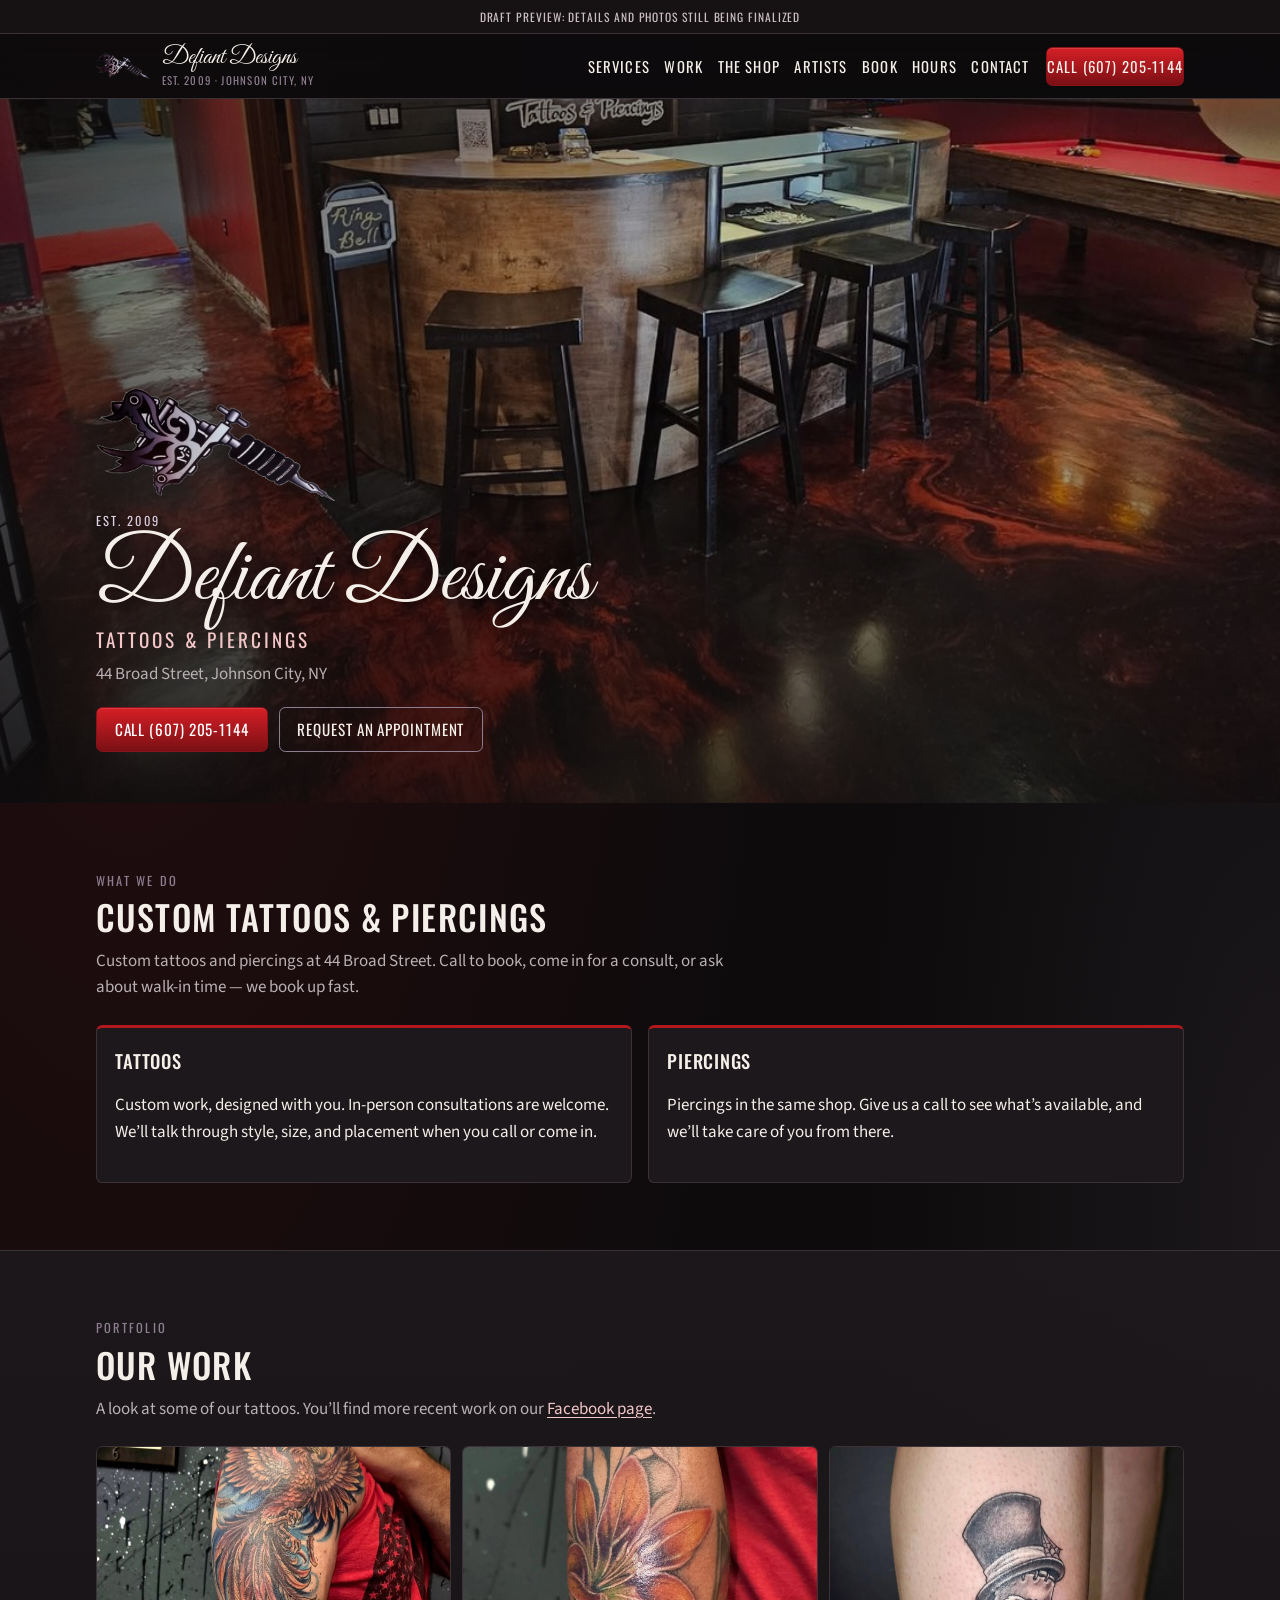
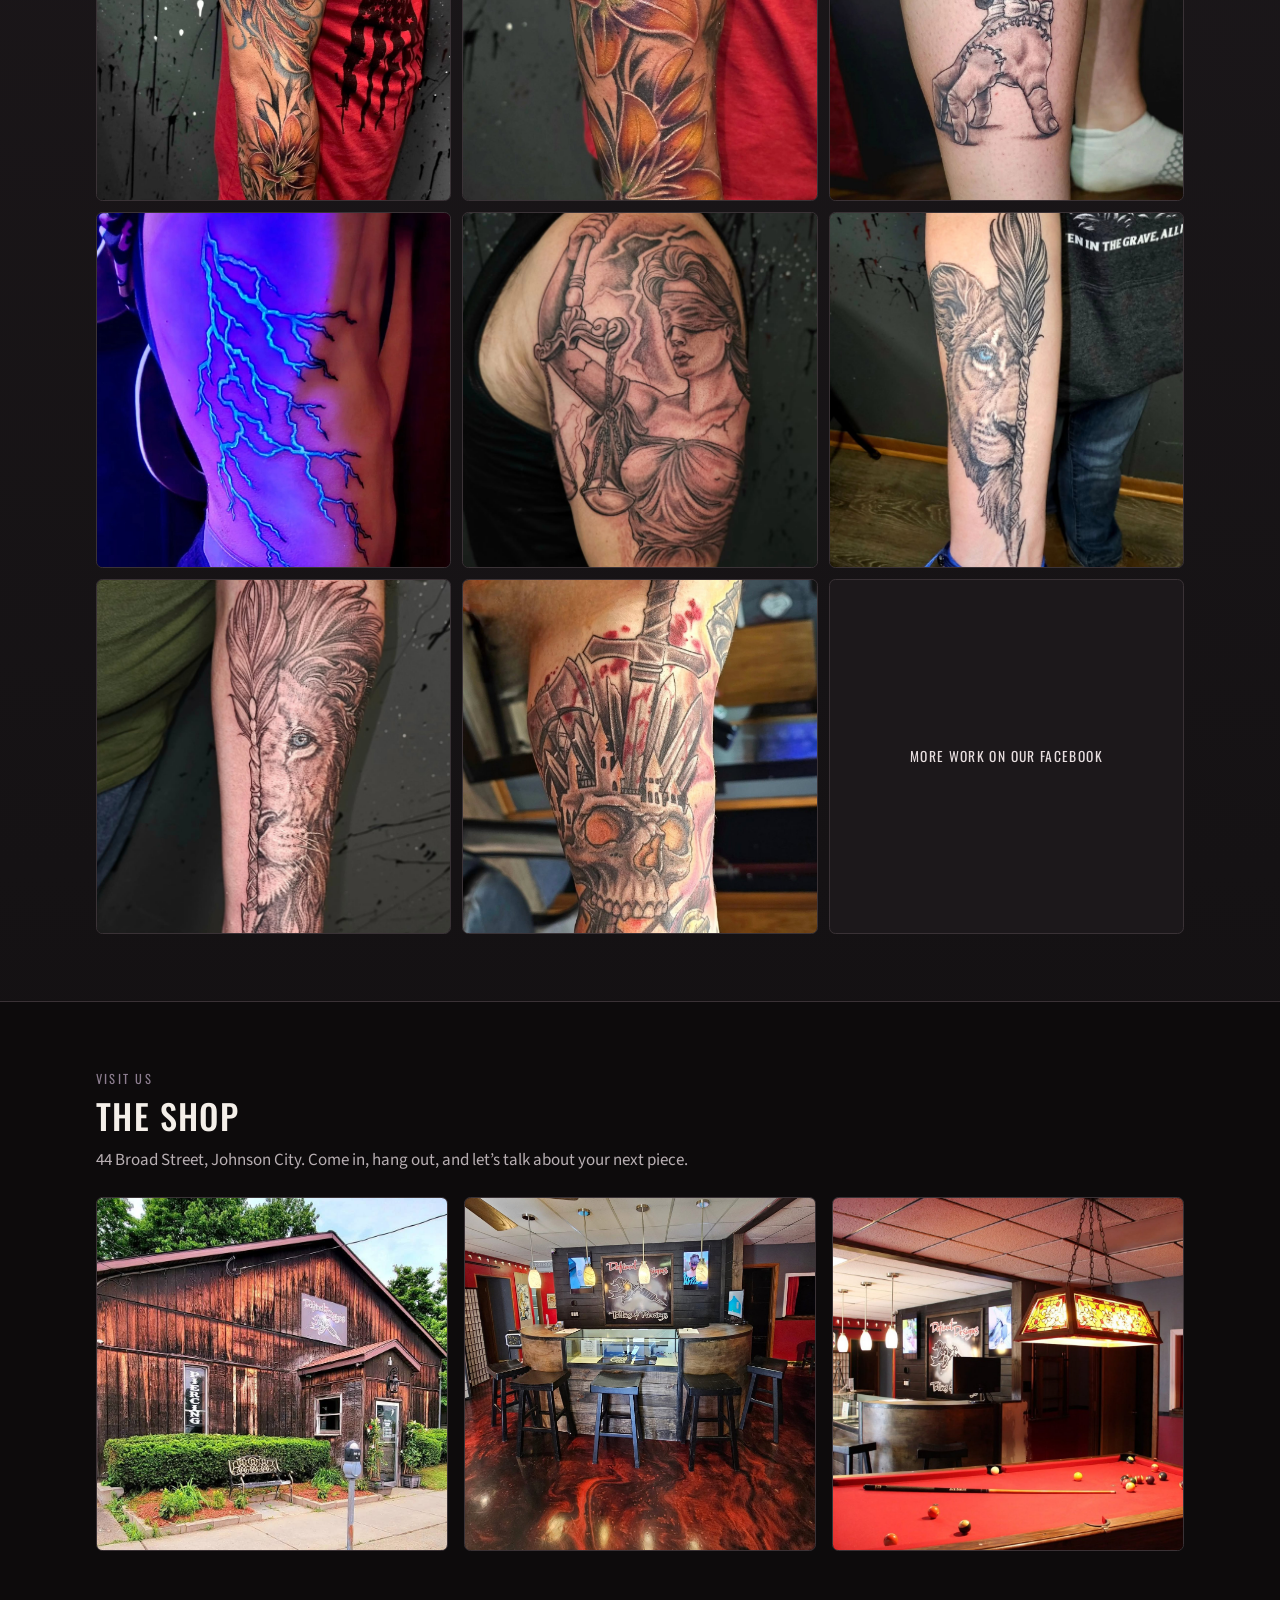
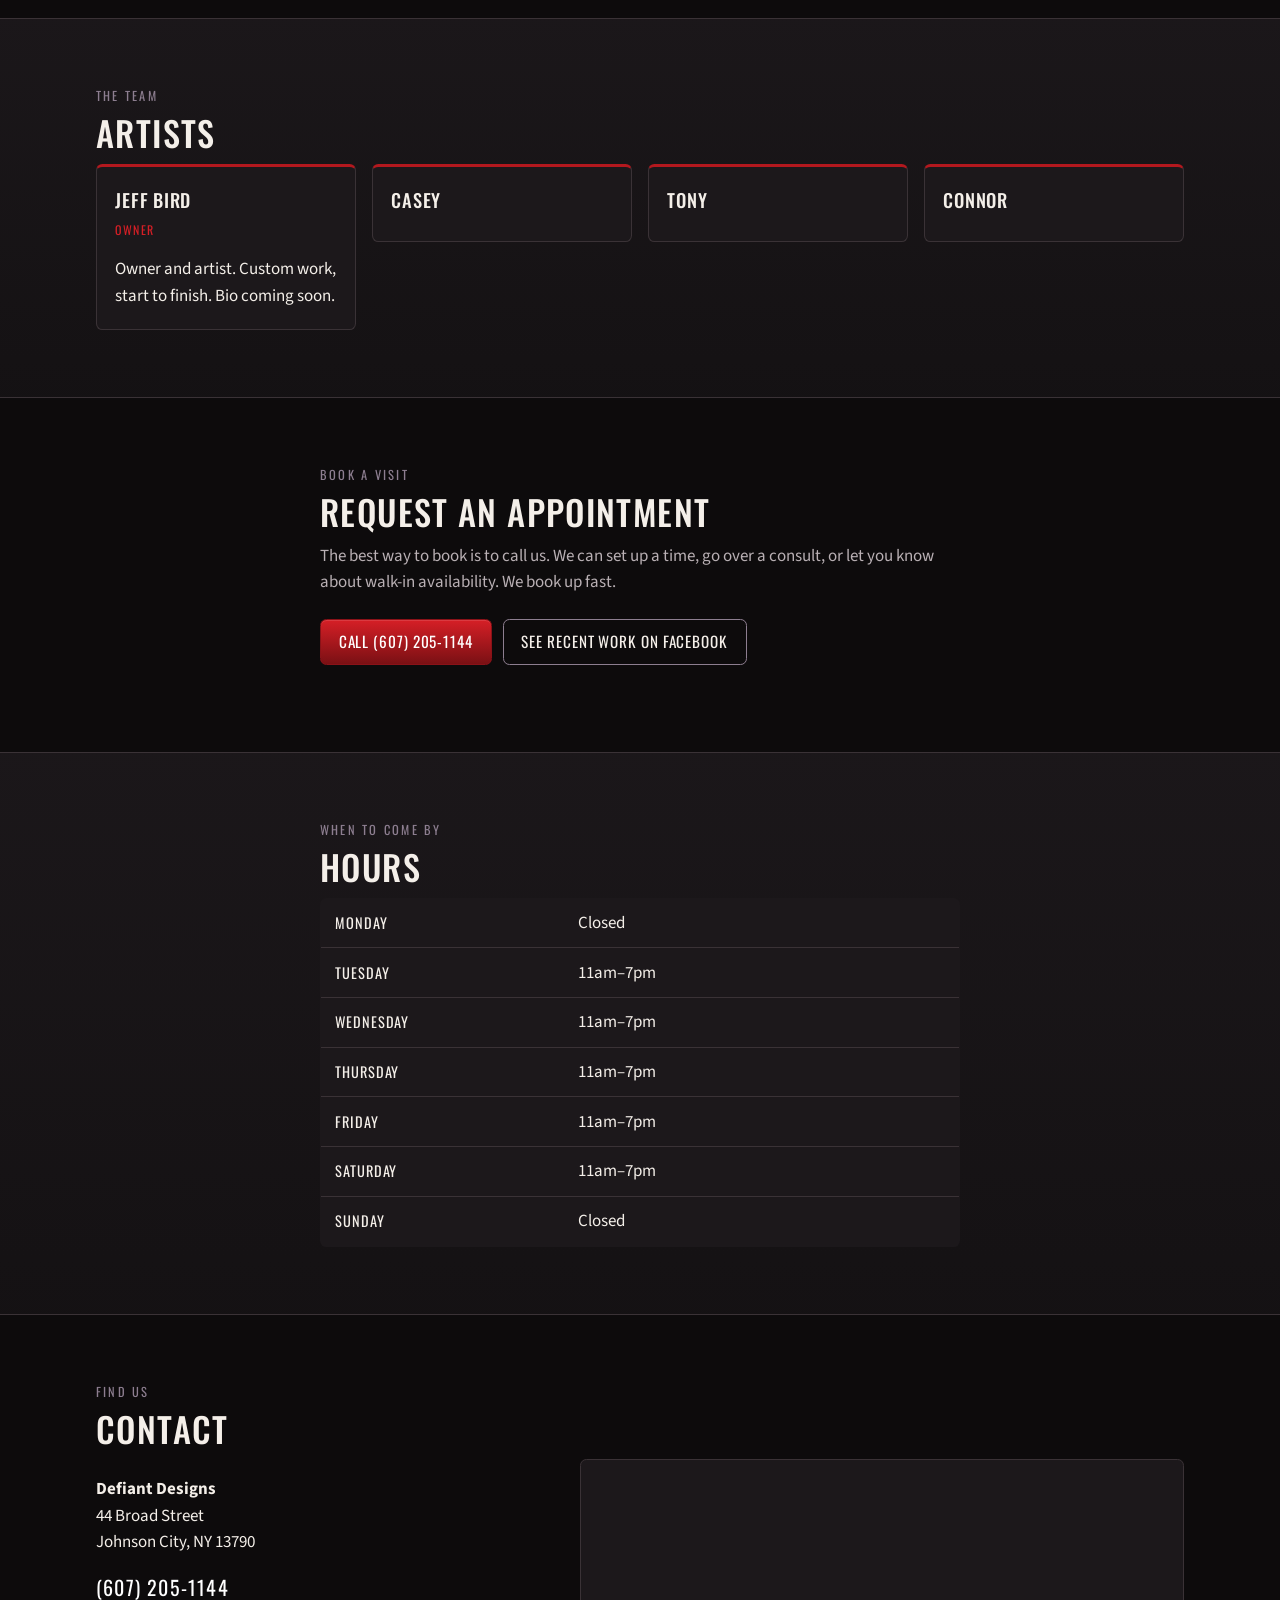
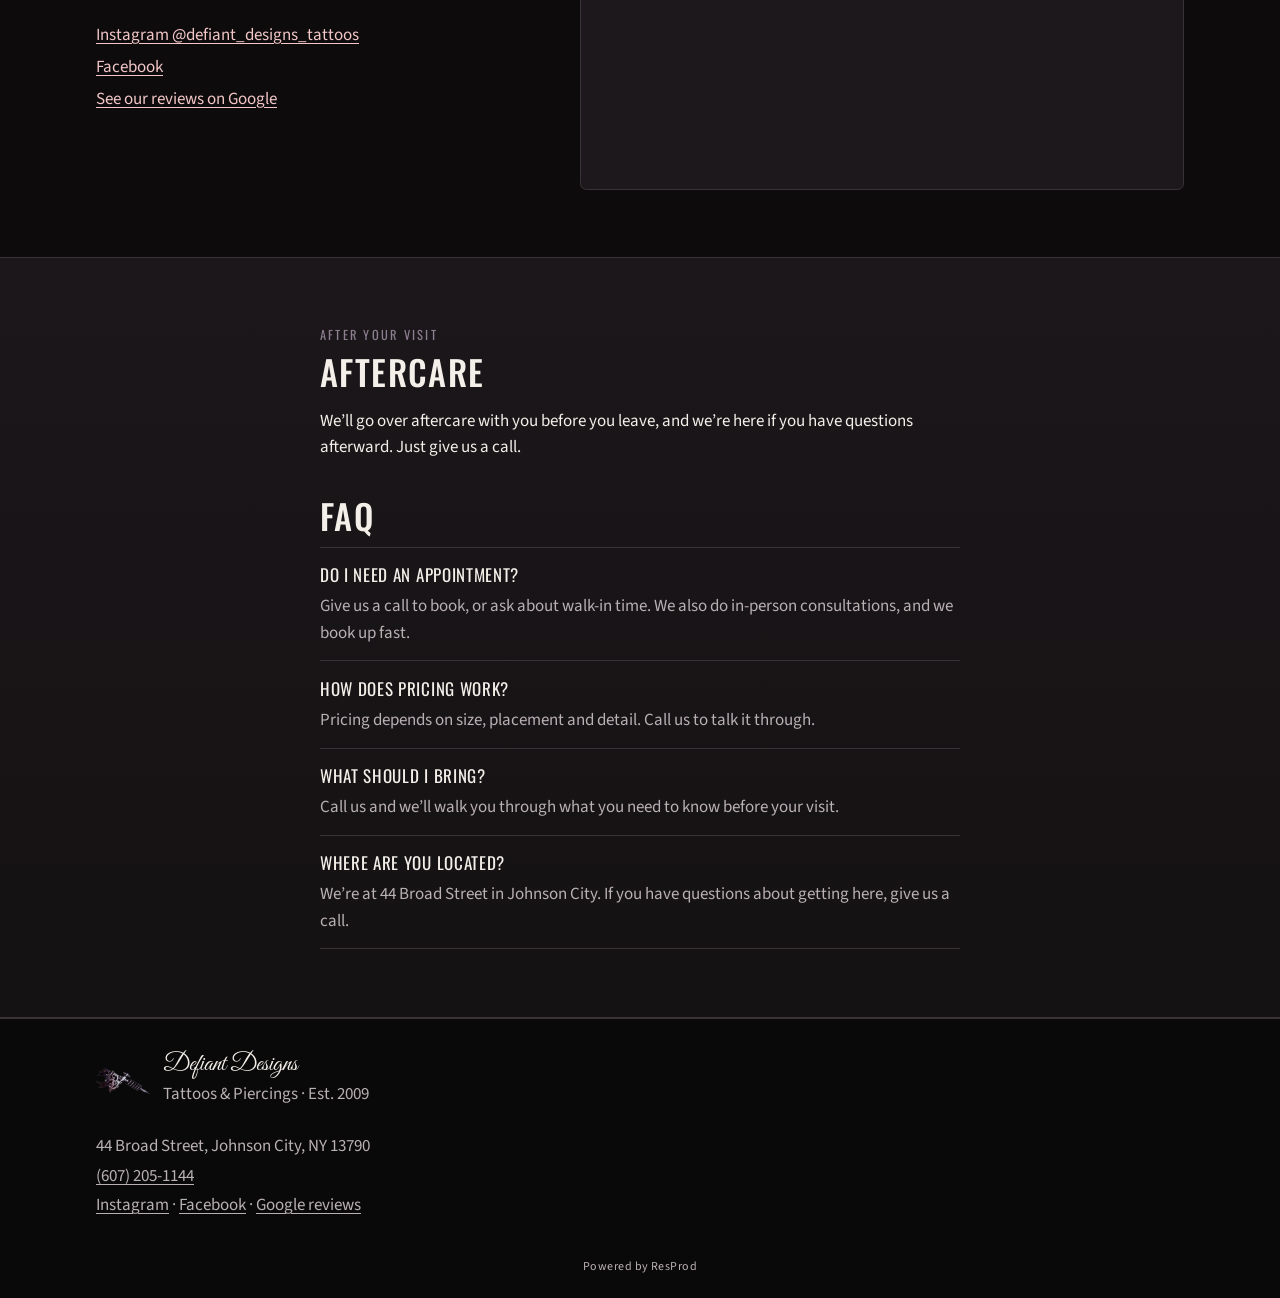
==== commit 55cfc89f: "Update Defiant Designs preview" ====
--- a/defiant-designs-b358278a/index.html
+++ b/defiant-designs-b358278a/index.html
@@ -82,7 +82,7 @@
       <div class="wrap">
         <p class="eyebrow">Portfolio</p>
         <h2>Our work</h2>
-        <p class="lede">A look at some of our tattoos. You’ll find more recent work on our Facebook page.</p>
+        <p class="lede">A look at some of our tattoos. You’ll find more recent work on our <a href="https://www.facebook.com/defiantdesignsLLC" target="_blank" rel="noopener noreferrer">Facebook page</a>.</p>
         <div class="portfolio-grid">
           <figure class="portfolio-item">
             <img src="images/work-02.jpg" width="1200" height="1600" alt="Color phoenix tattoo on the shoulder continuing into orange lilies on the forearm.">
@@ -108,7 +108,7 @@
           <figure class="portfolio-item">
             <img src="images/work-11.jpg" width="1200" height="1600" alt="Color tattoo of a skull wearing a spiked crown, with a sword through the crown, on an upper arm.">
           </figure>
-          <a class="portfolio-item fb-tile" href="https://www.facebook.com/defiantdesignsLLC" rel="noopener noreferrer">
+          <a class="portfolio-item fb-tile" href="https://www.facebook.com/defiantdesignsLLC" rel="noopener noreferrer" target="_blank">
             <span>More work on our Facebook</span>
           </a>
         </div>
@@ -164,7 +164,7 @@
         <p class="lede">The best way to book is to call us. We can set up a time, go over a consult, or let you know about walk-in availability. We book up fast.</p>
         <div class="book-actions">
           <a class="btn btn-call" href="tel:+16072051144">Call (607) 205-1144</a>
-          <a class="btn btn-ghost" href="https://www.facebook.com/defiantdesignsLLC" rel="noopener noreferrer">See recent work on Facebook</a>
+          <a class="btn btn-ghost" href="https://www.facebook.com/defiantdesignsLLC" rel="noopener noreferrer" target="_blank">See recent work on Facebook</a>
         </div>
       </div>
     </section>
@@ -201,9 +201,9 @@
             </p>
             <p><a class="phone-link" href="tel:+16072051144">(607) 205-1144</a></p>
             <ul class="link-list">
-              <li><a href="https://www.instagram.com/defiant_designs_tattoos/" rel="noopener noreferrer">Instagram @defiant_designs_tattoos</a></li>
-              <li><a href="https://www.facebook.com/defiantdesignsLLC" rel="noopener noreferrer">Facebook</a></li>
-              <li><a href="https://www.google.com/maps/search/?api=1&amp;query=Defiant+Designs+LLC+44+Broad+St+Johnson+City+NY+13790" rel="noopener noreferrer">See our reviews on Google</a></li>
+              <li><a href="https://www.instagram.com/defiant_designs_tattoos/" rel="noopener noreferrer" target="_blank">Instagram @defiant_designs_tattoos</a></li>
+              <li><a href="https://www.facebook.com/defiantdesignsLLC" rel="noopener noreferrer" target="_blank">Facebook</a></li>
+              <li><a href="https://www.google.com/maps/search/?api=1&amp;query=Defiant+Designs+LLC+44+Broad+St+Johnson+City+NY+13790" rel="noopener noreferrer" target="_blank">See our reviews on Google</a></li>
             </ul>
           </div>
           <div class="map-wrap">
@@ -259,11 +259,11 @@
         <p>44 Broad Street, Johnson City, NY 13790</p>
         <p><a href="tel:+16072051144">(607) 205-1144</a></p>
         <p>
-          <a href="https://www.instagram.com/defiant_designs_tattoos/" rel="noopener noreferrer">Instagram</a>
+          <a href="https://www.instagram.com/defiant_designs_tattoos/" rel="noopener noreferrer" target="_blank">Instagram</a>
           ·
-          <a href="https://www.facebook.com/defiantdesignsLLC" rel="noopener noreferrer">Facebook</a>
+          <a href="https://www.facebook.com/defiantdesignsLLC" rel="noopener noreferrer" target="_blank">Facebook</a>
           ·
-          <a href="https://www.google.com/maps/search/?api=1&amp;query=Defiant+Designs+LLC+44+Broad+St+Johnson+City+NY+13790" rel="noopener noreferrer">Google reviews</a>
+          <a href="https://www.google.com/maps/search/?api=1&amp;query=Defiant+Designs+LLC+44+Broad+St+Johnson+City+NY+13790" rel="noopener noreferrer" target="_blank">Google reviews</a>
         </p>
       </div>
     </div>
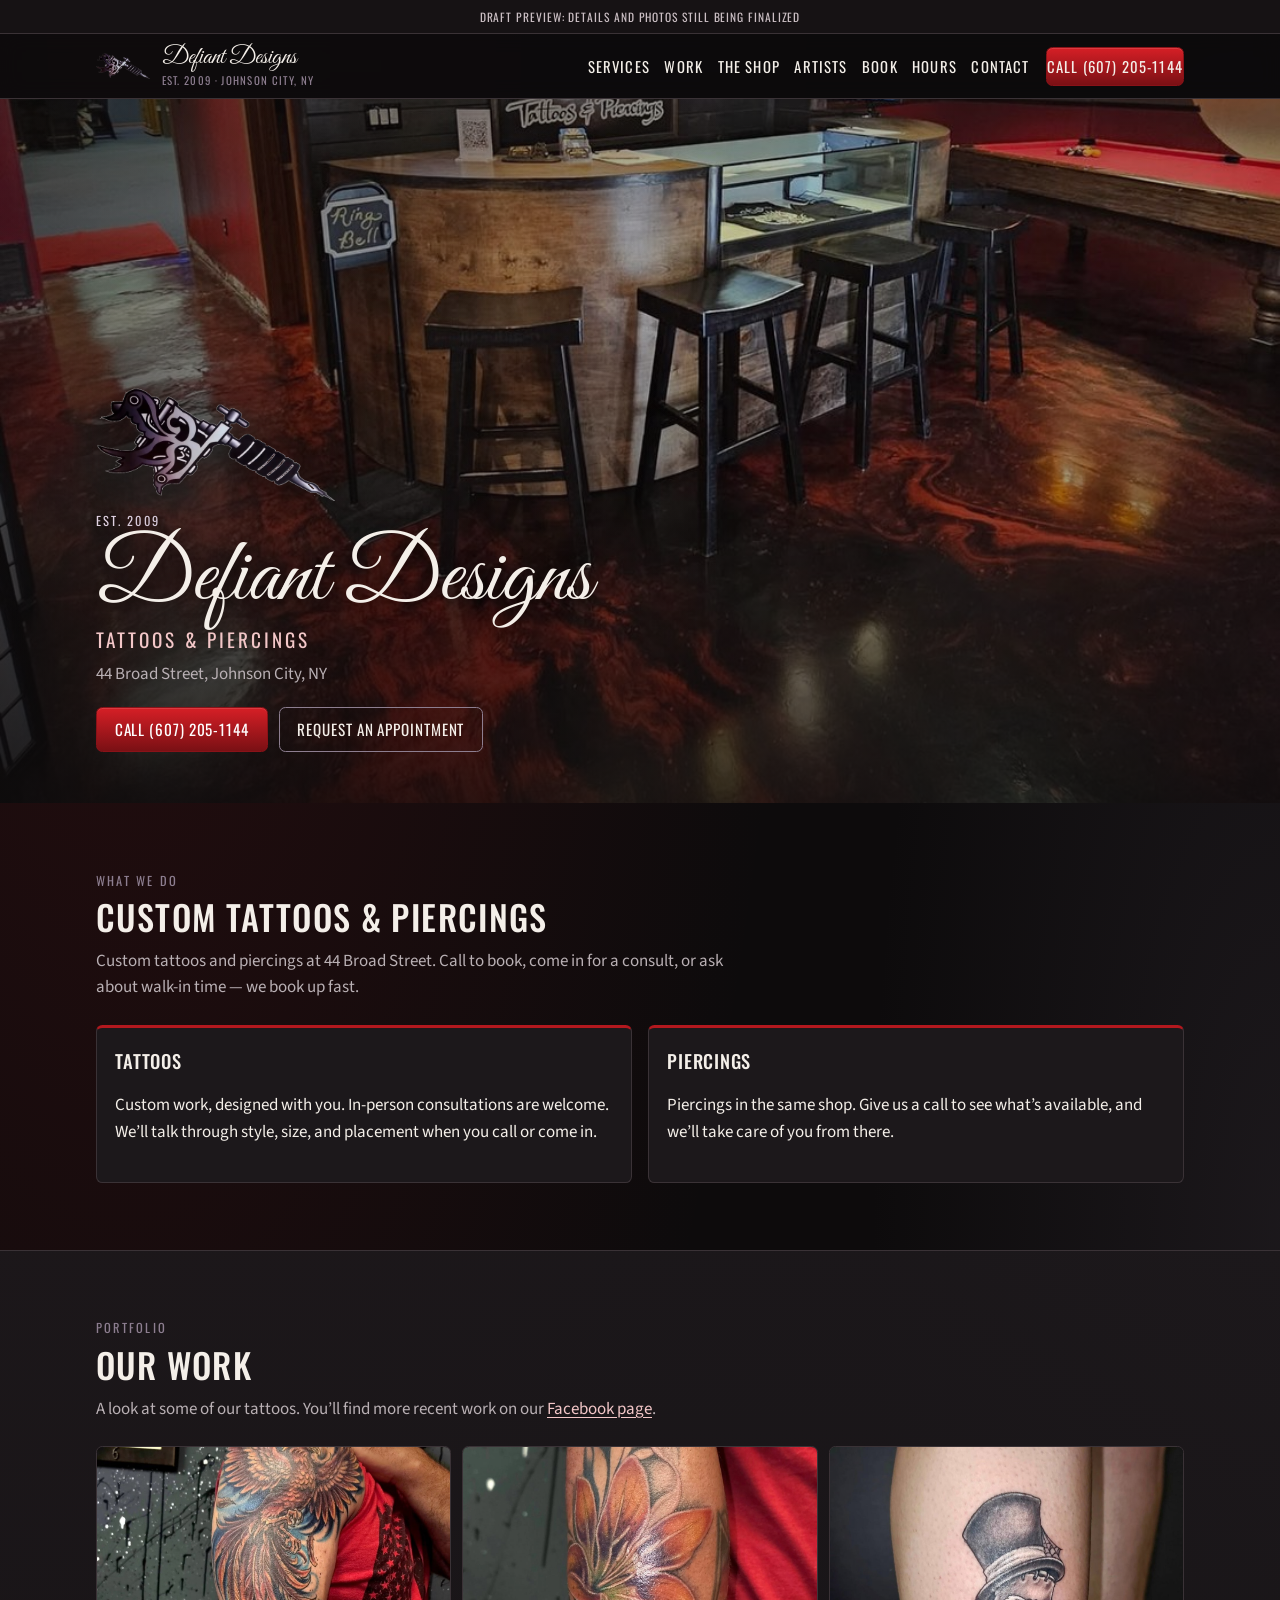
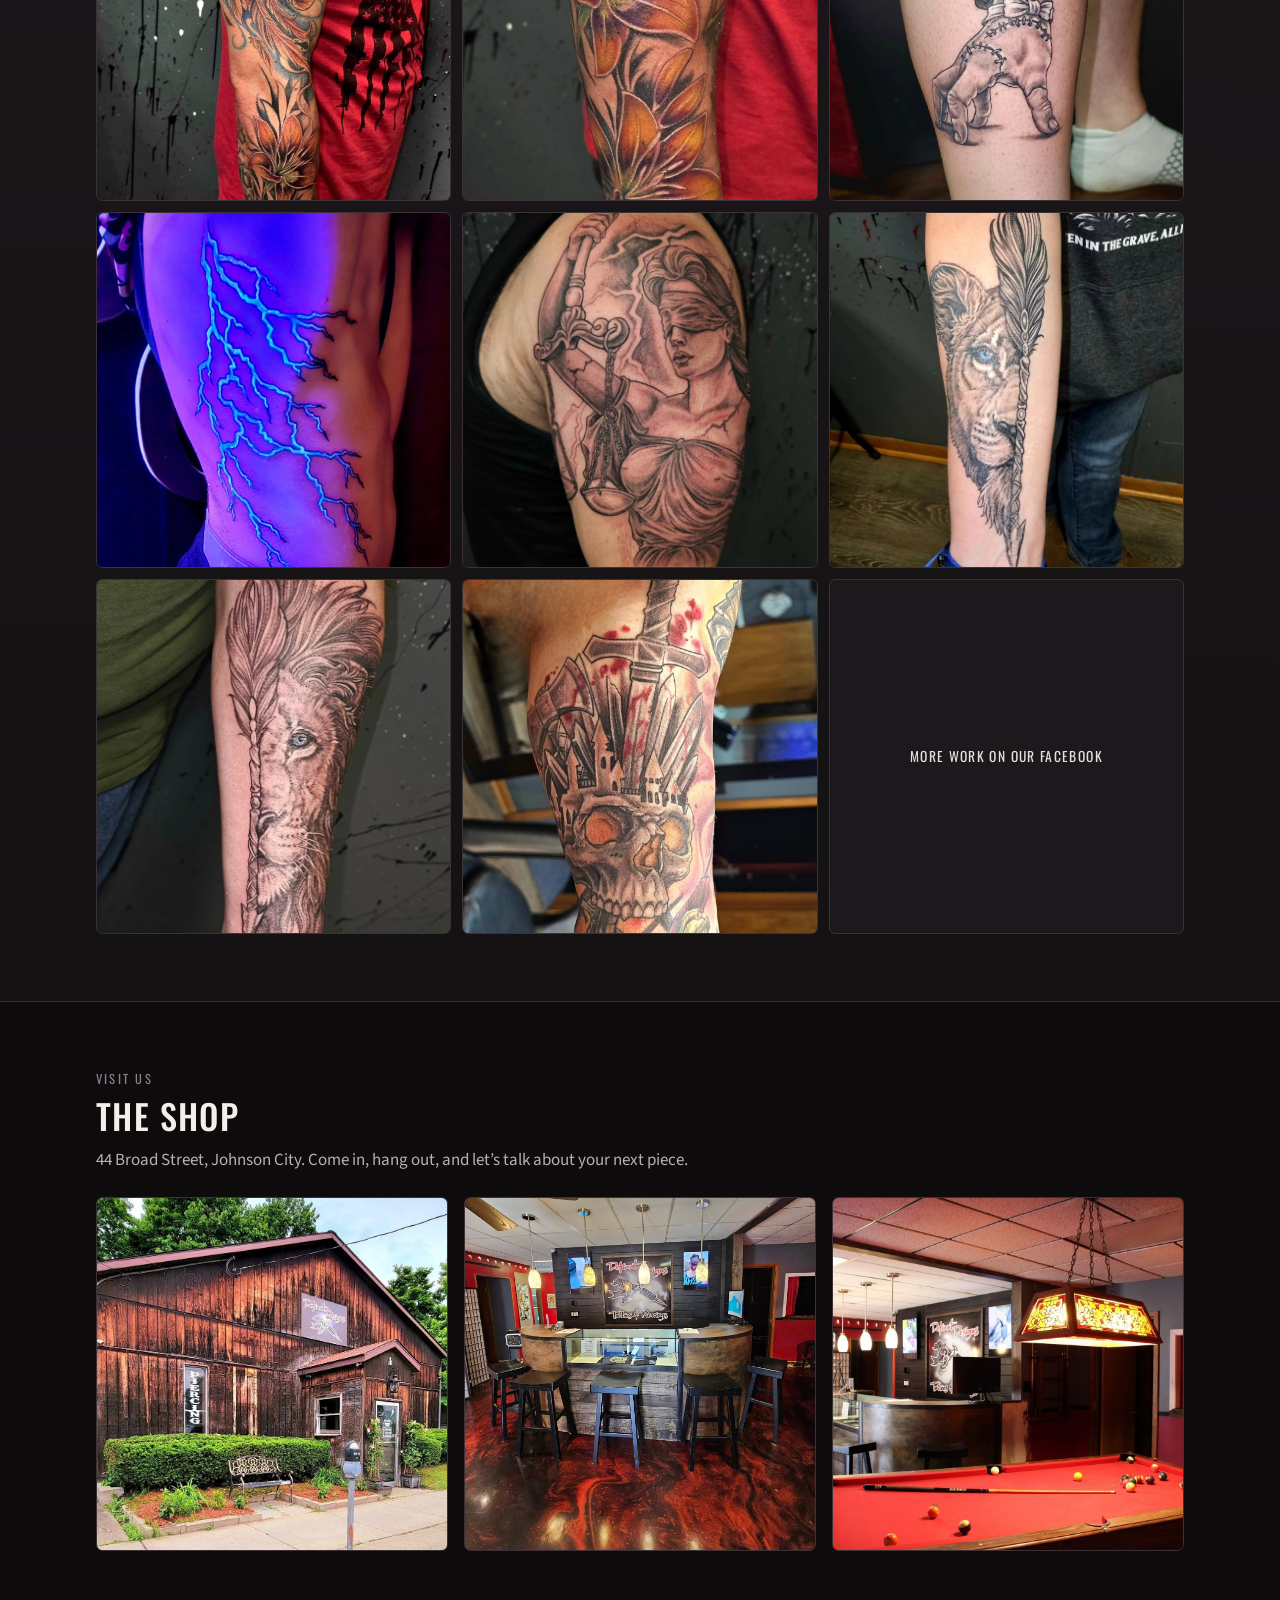
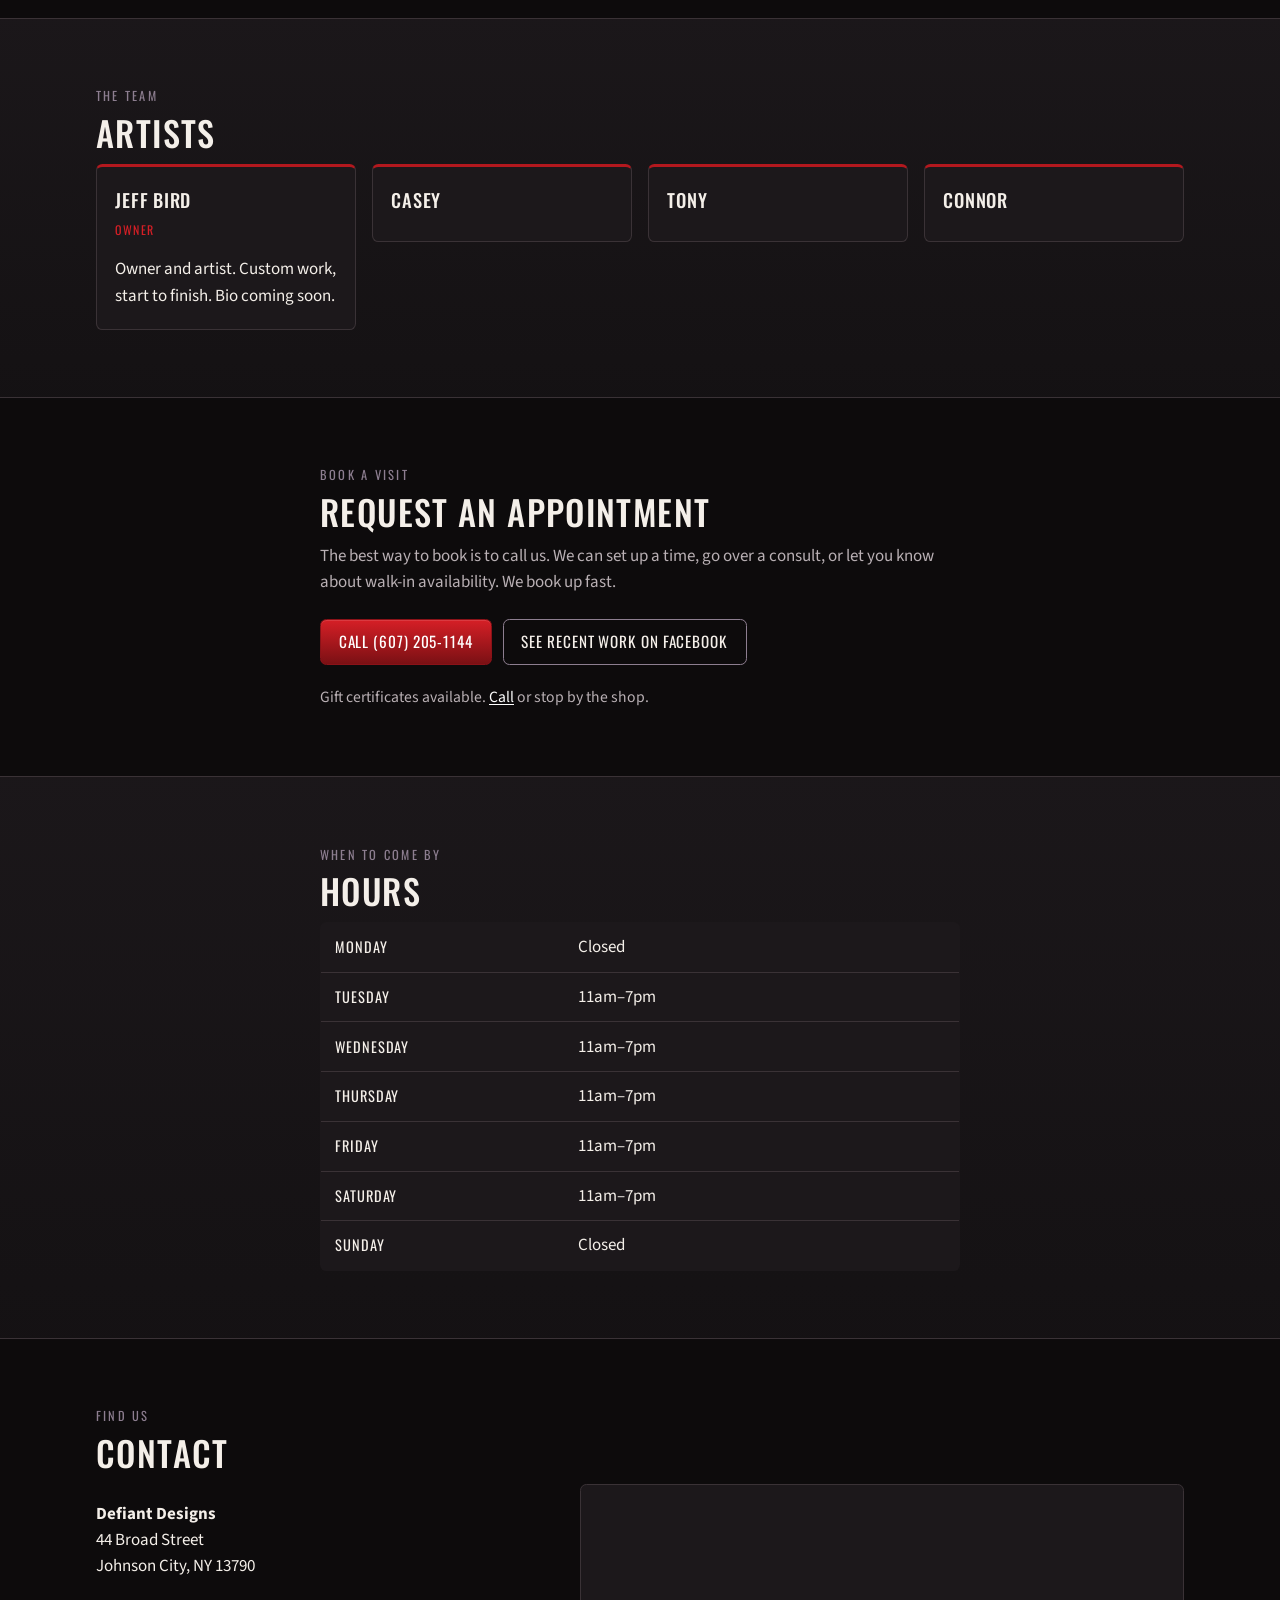
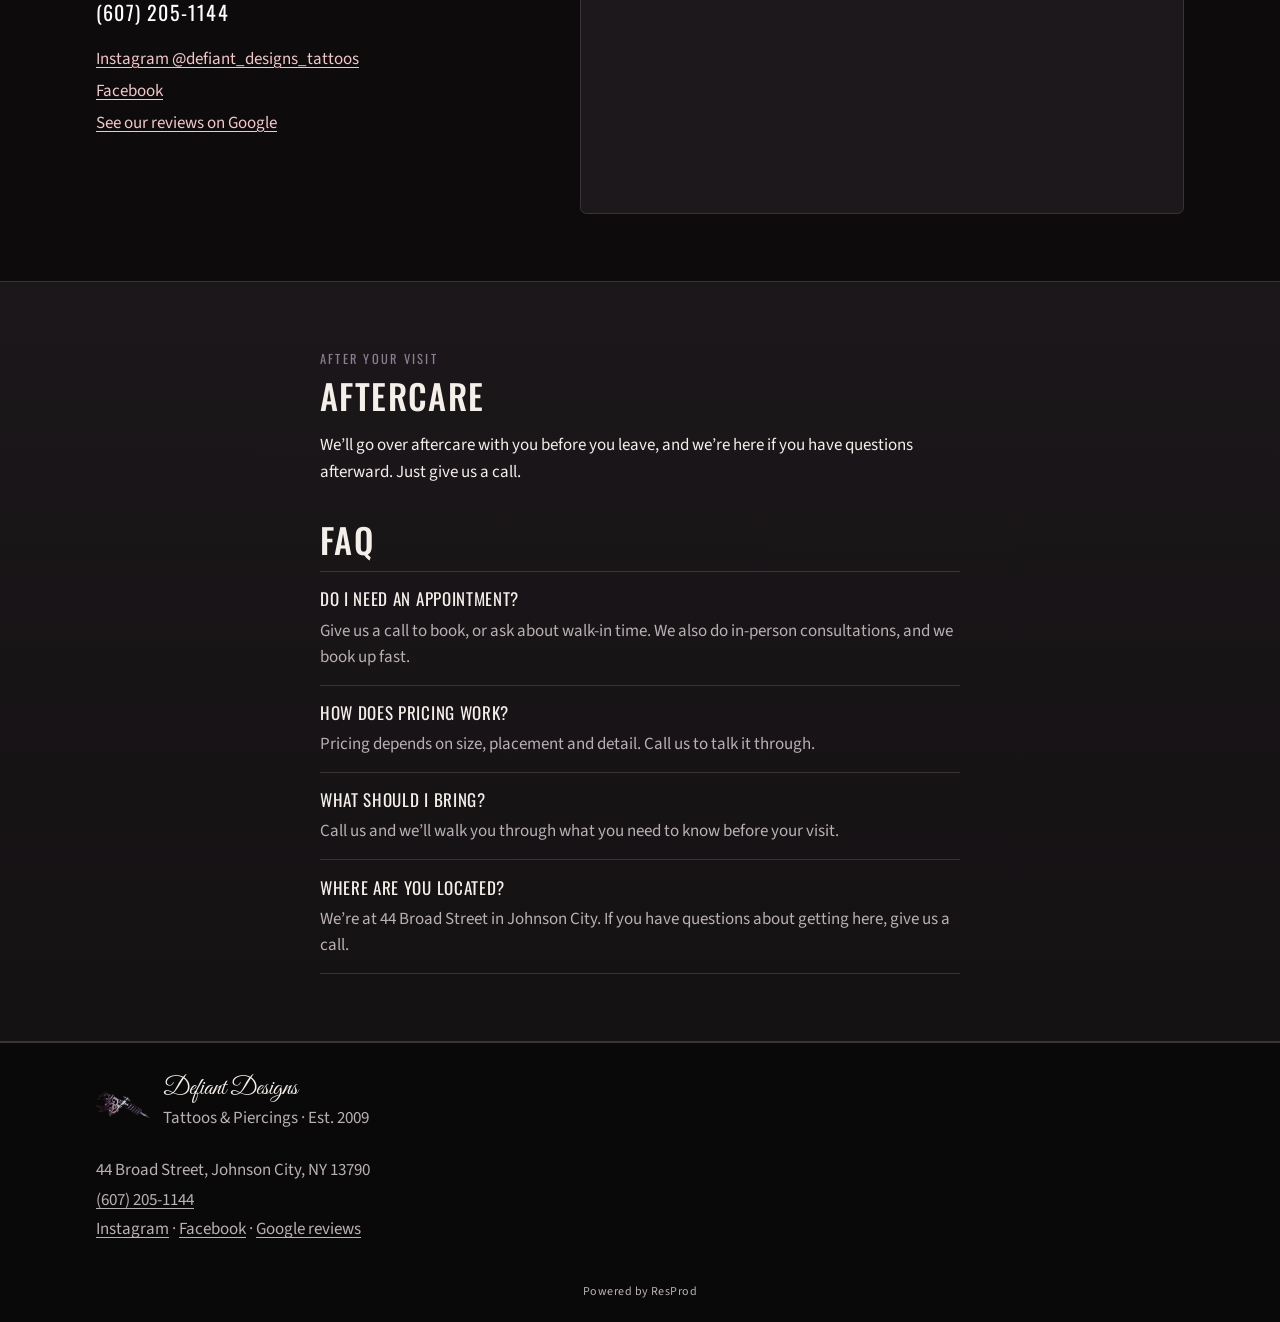
==== commit 78c33810: "Update Defiant Designs preview" ====
--- a/defiant-designs-b358278a/index.html
+++ b/defiant-designs-b358278a/index.html
@@ -166,6 +166,7 @@
           <a class="btn btn-call" href="tel:+16072051144">Call (607) 205-1144</a>
           <a class="btn btn-ghost" href="https://www.facebook.com/defiantdesignsLLC" rel="noopener noreferrer" target="_blank">See recent work on Facebook</a>
         </div>
+        <p class="gift-note">Gift certificates available. <a href="tel:+16072051144">Call</a> or stop by the shop.</p>
       </div>
     </section>
 
--- a/defiant-designs-b358278a/styles.css
+++ b/defiant-designs-b358278a/styles.css
@@ -640,6 +640,22 @@
   margin: 0 0 1.25rem;
 }
 
+.gift-note {
+  margin: 0;
+  color: var(--muted);
+  font-size: 0.98rem;
+}
+
+.gift-note a {
+  color: #fff;
+  text-decoration: underline;
+  text-underline-offset: 0.15em;
+}
+
+.gift-note a:hover {
+  color: #f3c7c8;
+}
+
 .booking-form {
   display: grid;
   gap: 0.85rem;
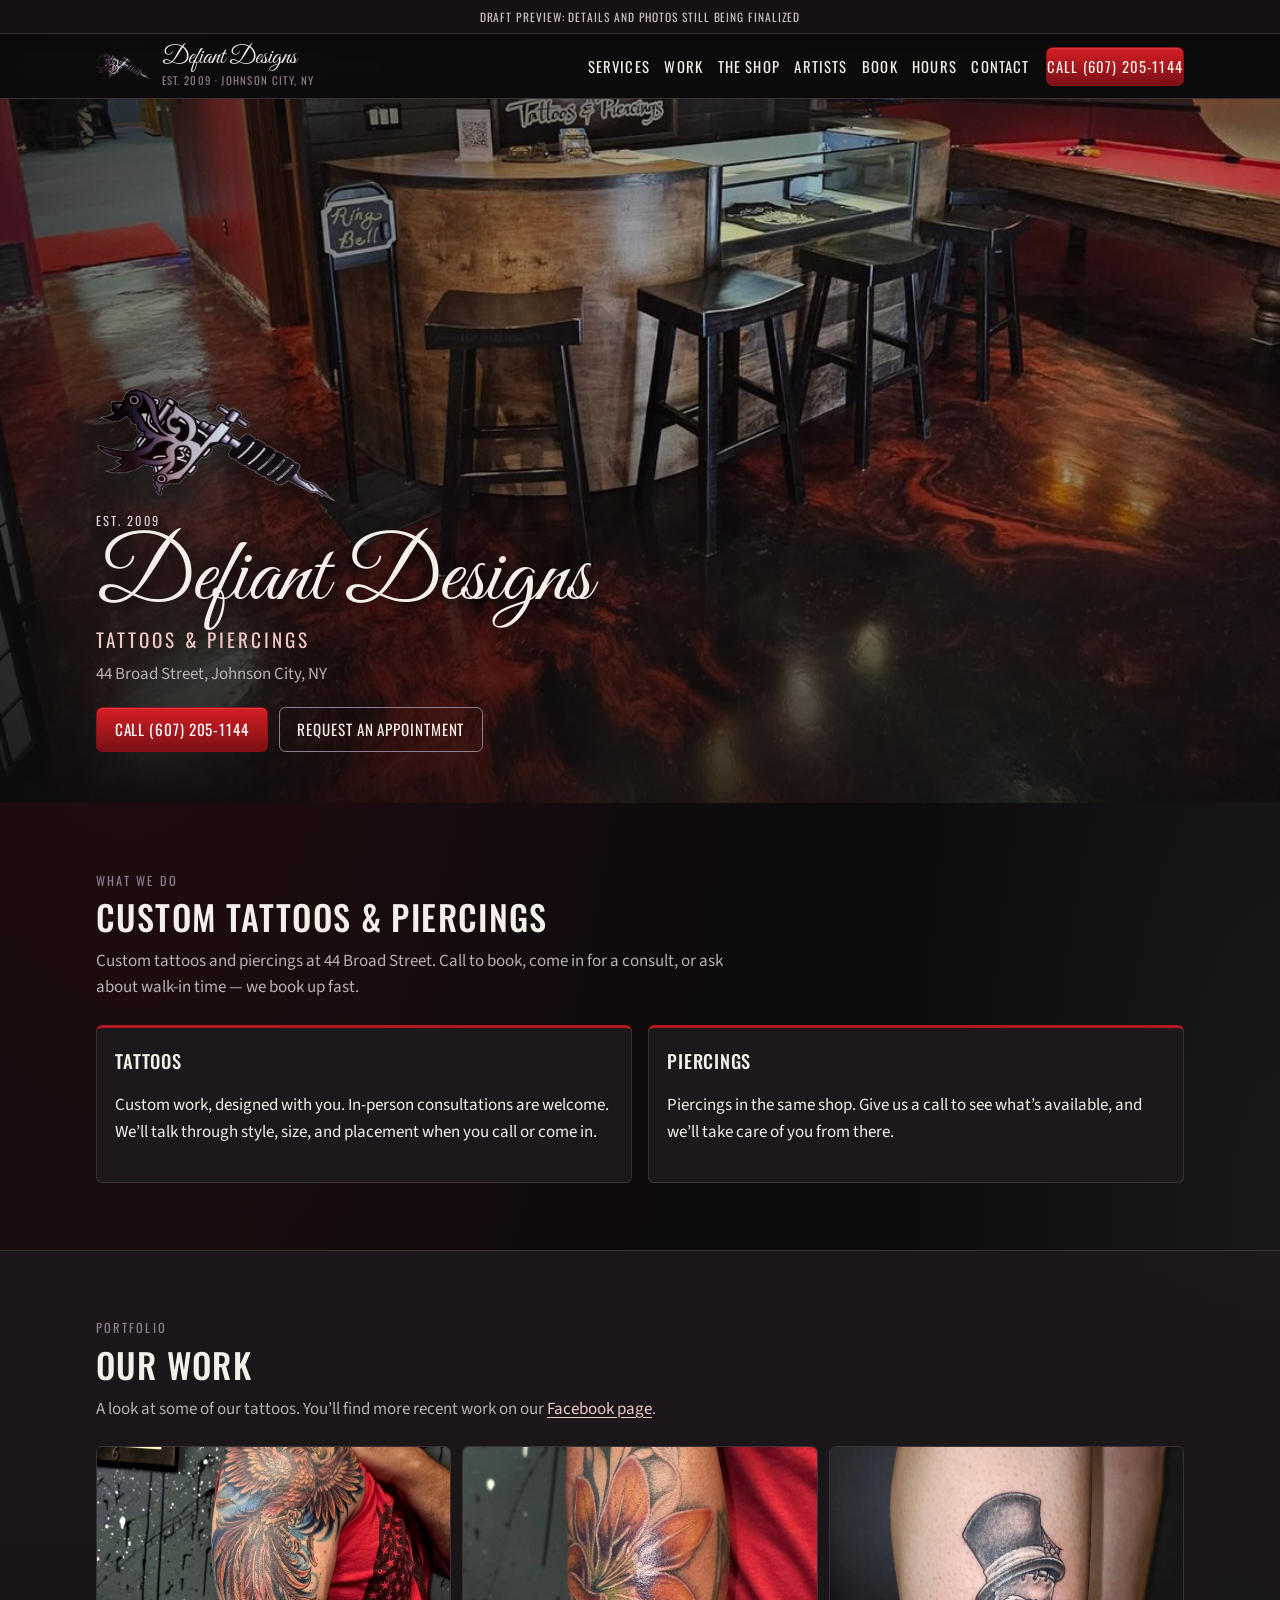
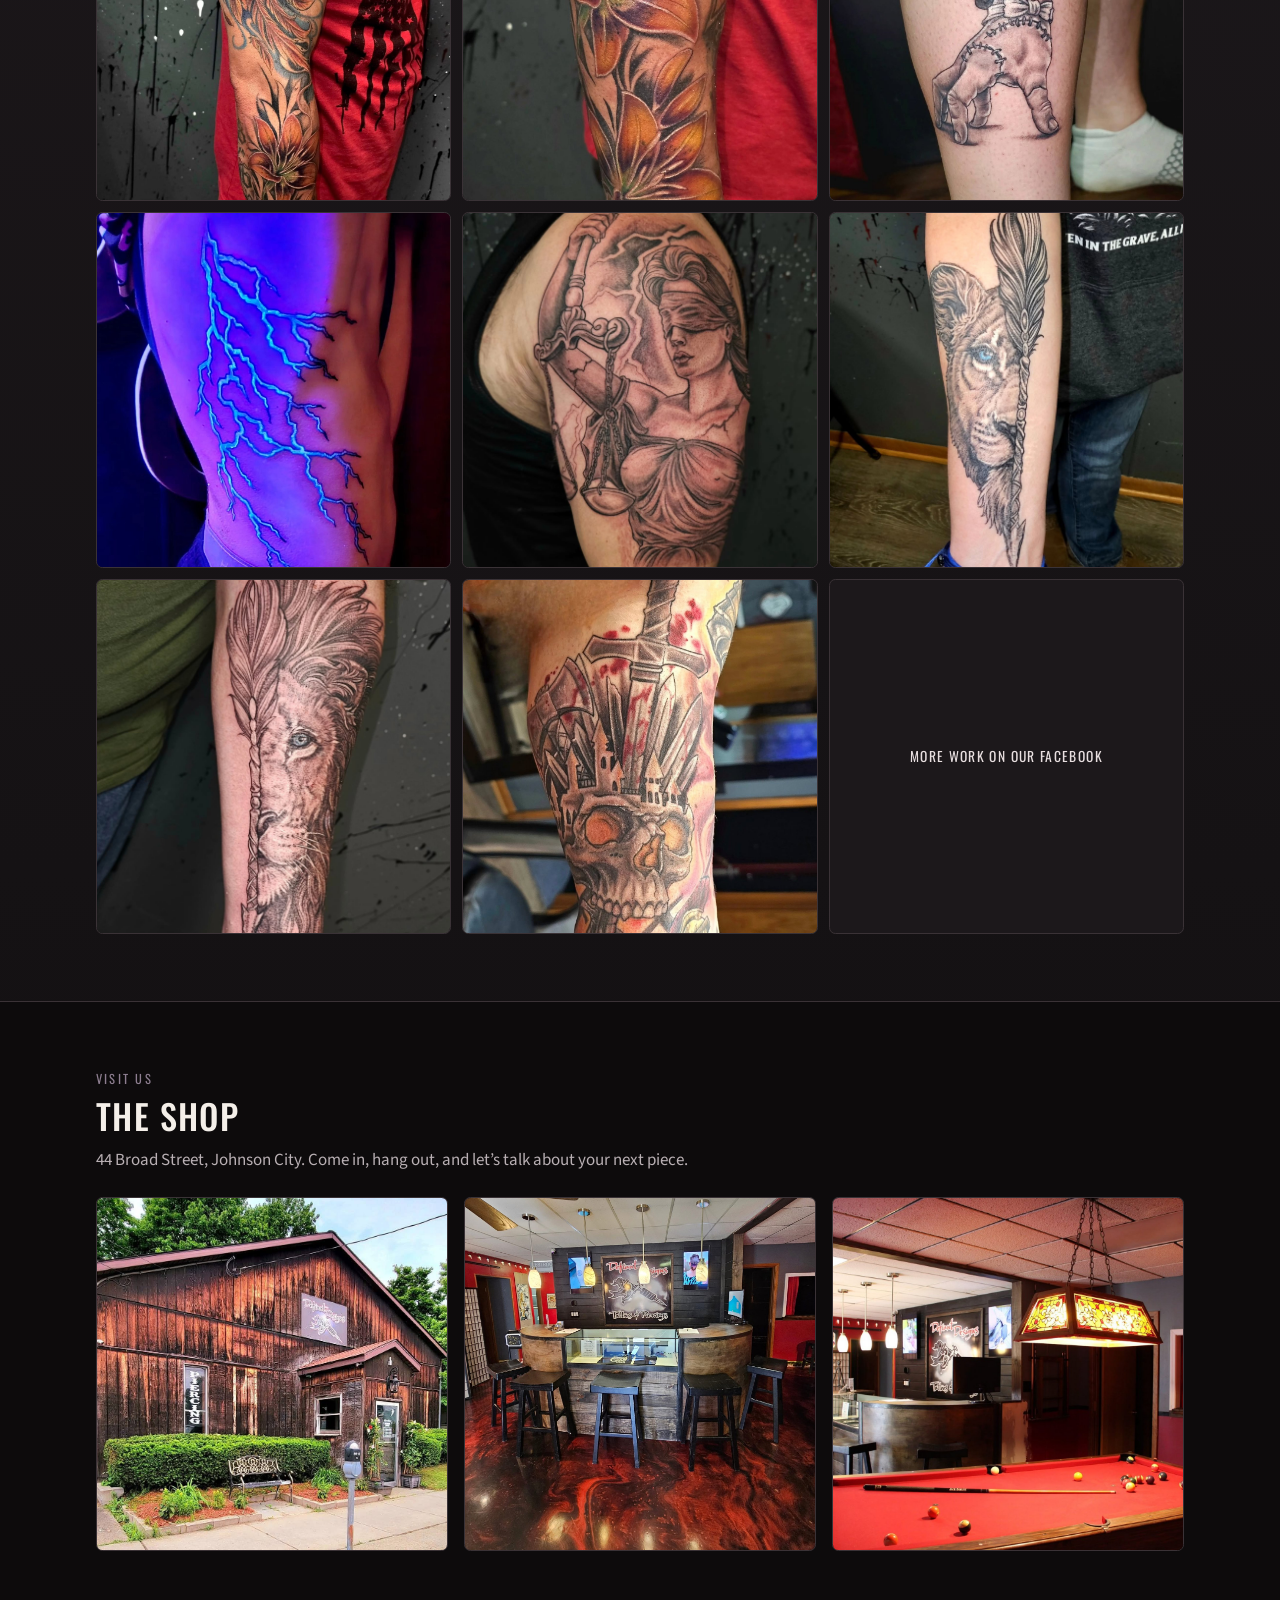
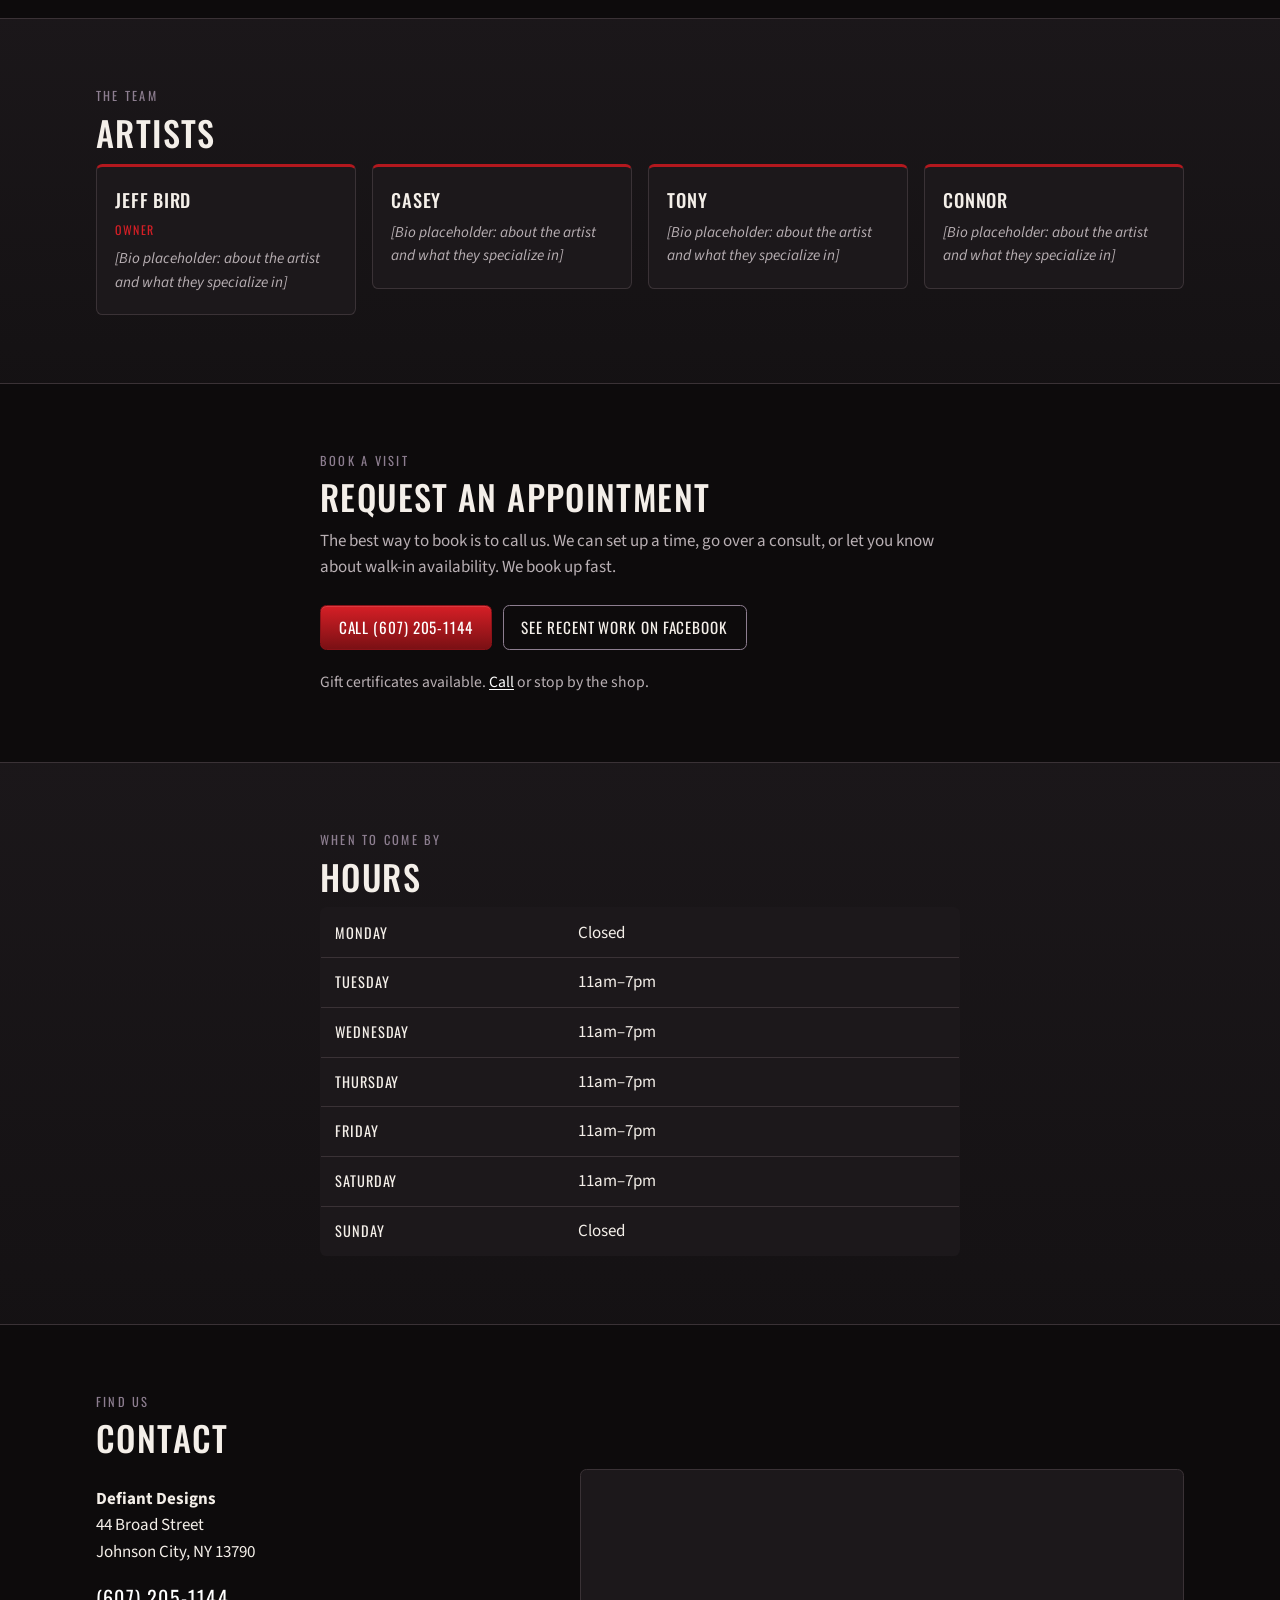
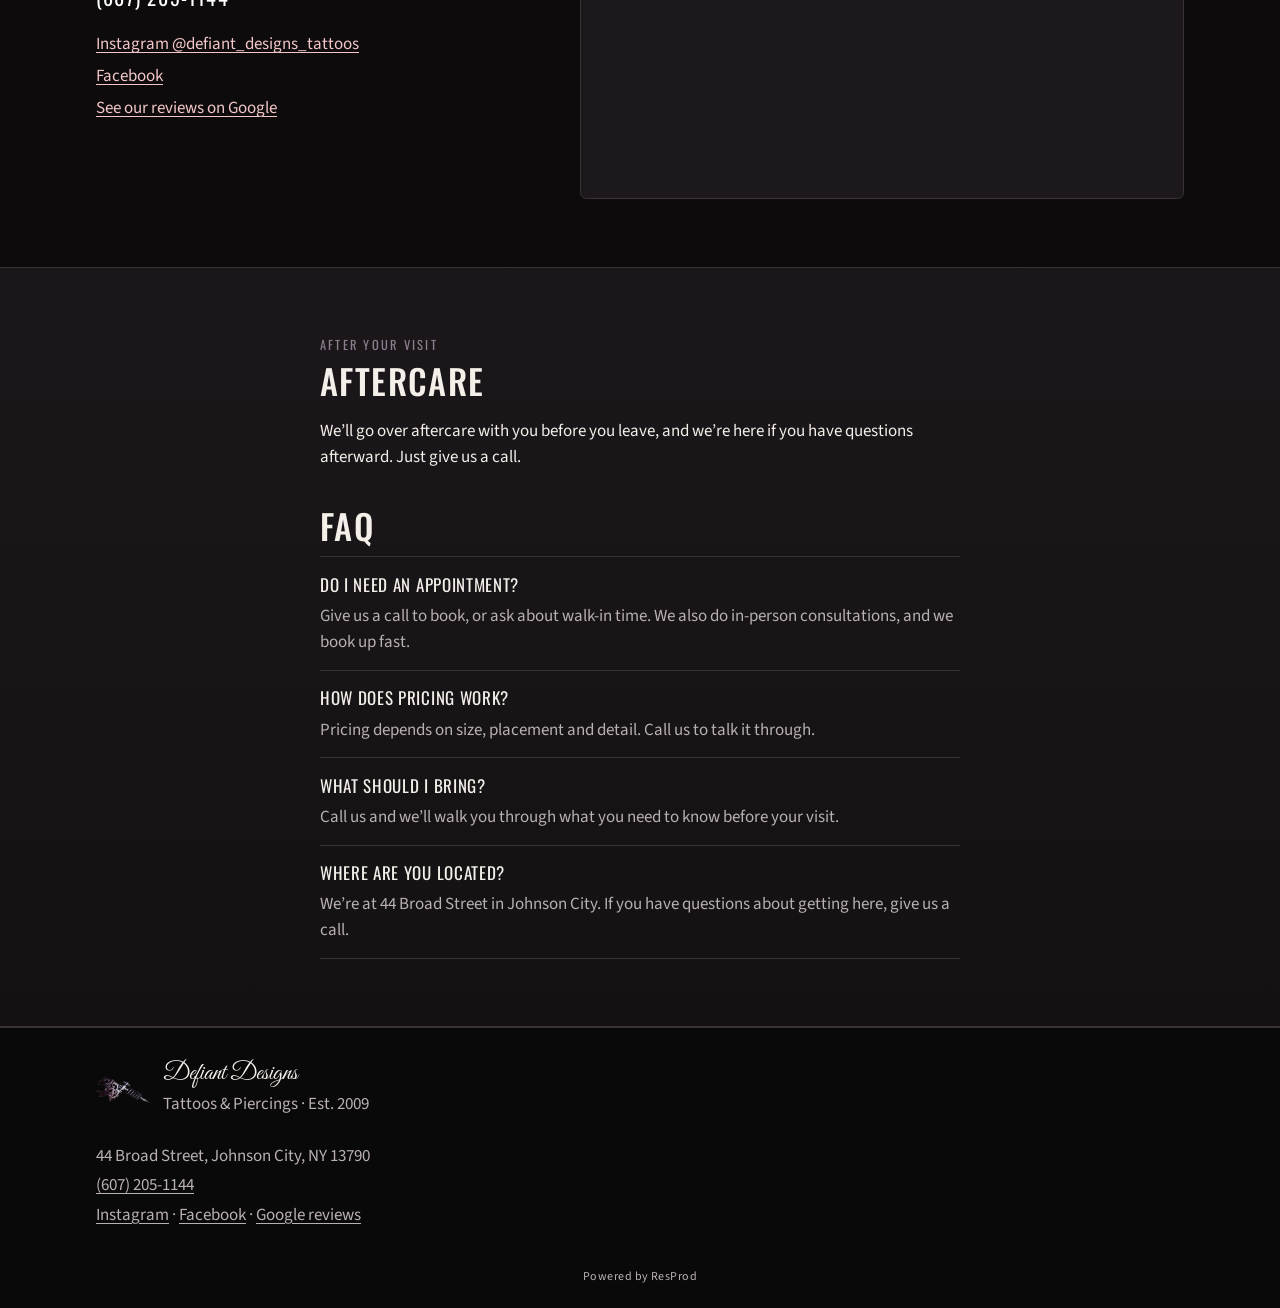
==== commit 6df5c0ef: "Update Defiant Designs preview" ====
--- a/defiant-designs-b358278a/index.html
+++ b/defiant-designs-b358278a/index.html
@@ -142,16 +142,19 @@
           <article class="card artist-card">
             <h3>Jeff Bird</h3>
             <p class="role">Owner</p>
-            <p>Owner and artist. Custom work, start to finish. Bio coming soon.</p>
+            <p class="bio-placeholder">[Bio placeholder: about the artist and what they specialize in]</p>
           </article>
           <article class="card artist-card">
             <h3>Casey</h3>
+            <p class="bio-placeholder">[Bio placeholder: about the artist and what they specialize in]</p>
           </article>
           <article class="card artist-card">
             <h3>Tony</h3>
+            <p class="bio-placeholder">[Bio placeholder: about the artist and what they specialize in]</p>
           </article>
           <article class="card artist-card">
             <h3>Connor</h3>
+            <p class="bio-placeholder">[Bio placeholder: about the artist and what they specialize in]</p>
           </article>
         </div>
       </div>
--- a/defiant-designs-b358278a/styles.css
+++ b/defiant-designs-b358278a/styles.css
@@ -615,6 +615,13 @@
   margin-bottom: 0;
 }
 
+.bio-placeholder {
+  margin: 0;
+  color: var(--muted);
+  font-style: italic;
+  font-size: 0.95rem;
+}
+
 .role {
   margin: 0 0 0.5rem;
   font-family: var(--font-display);
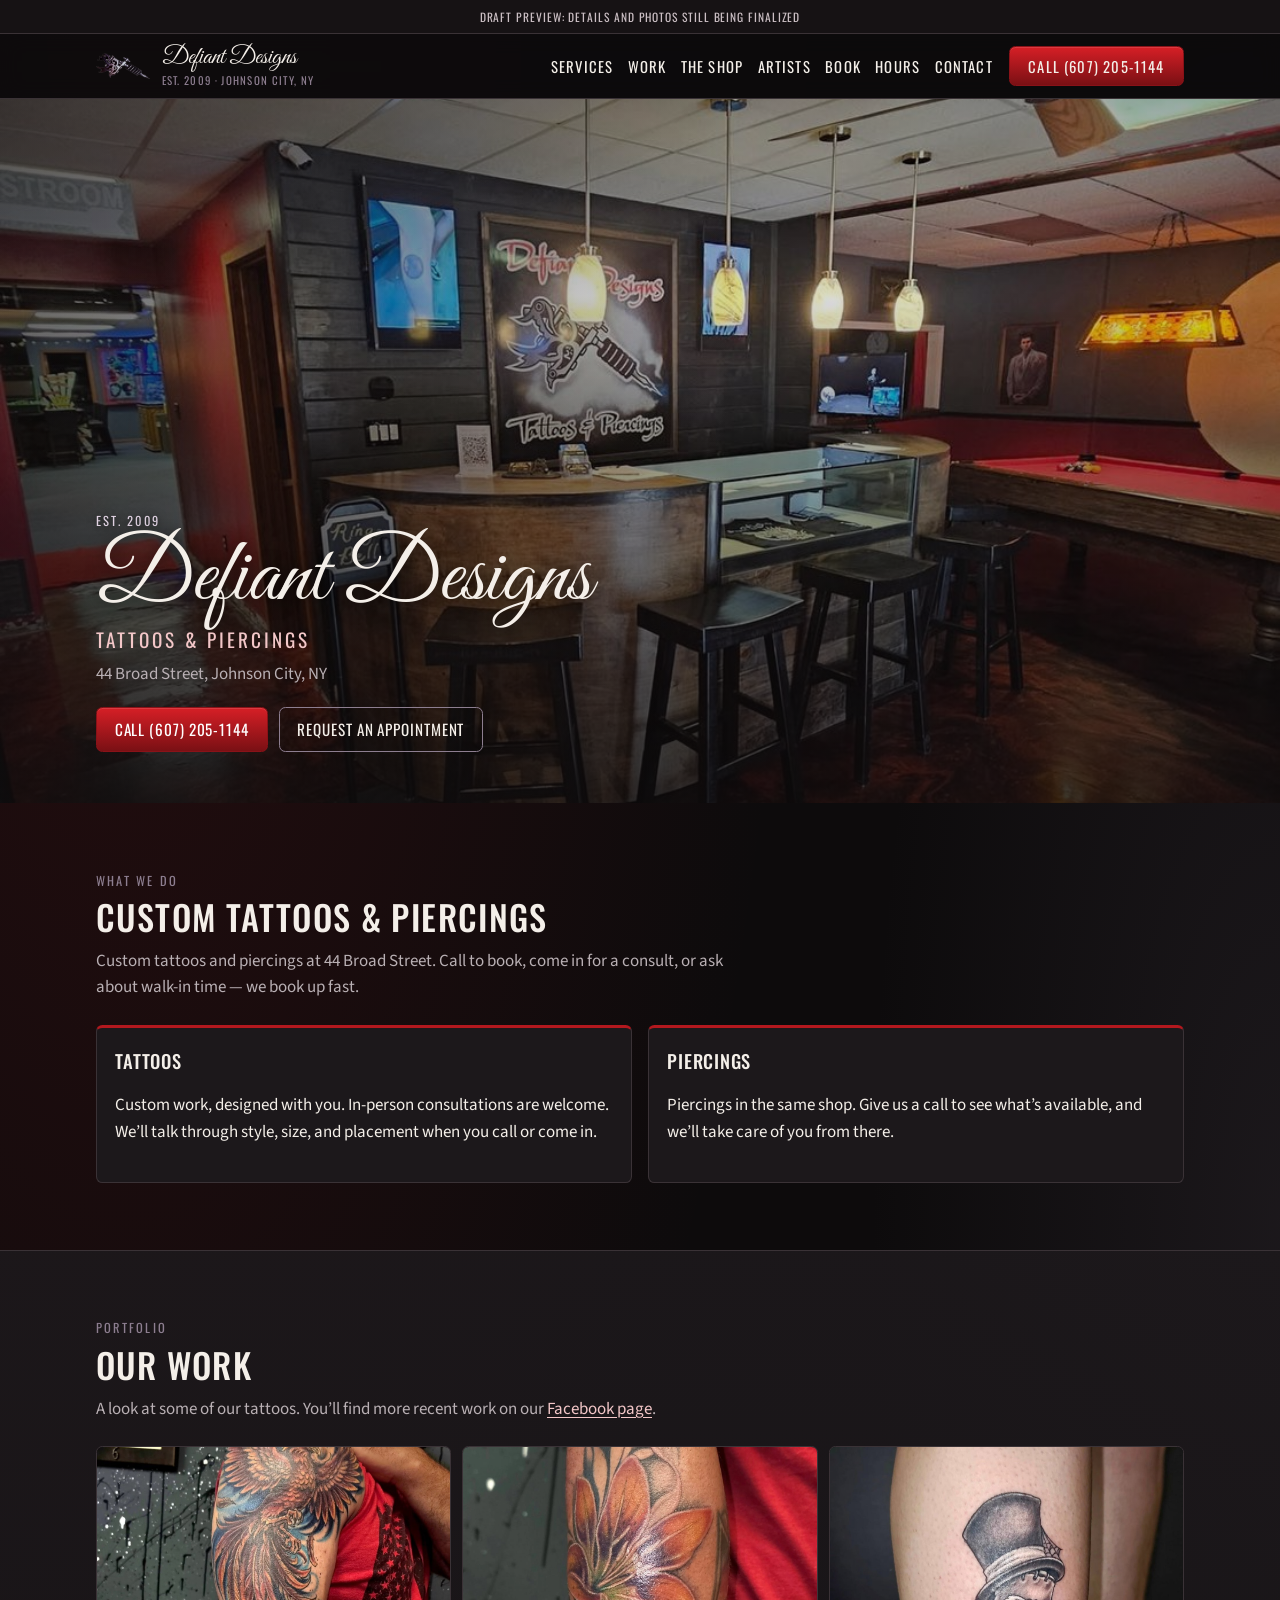
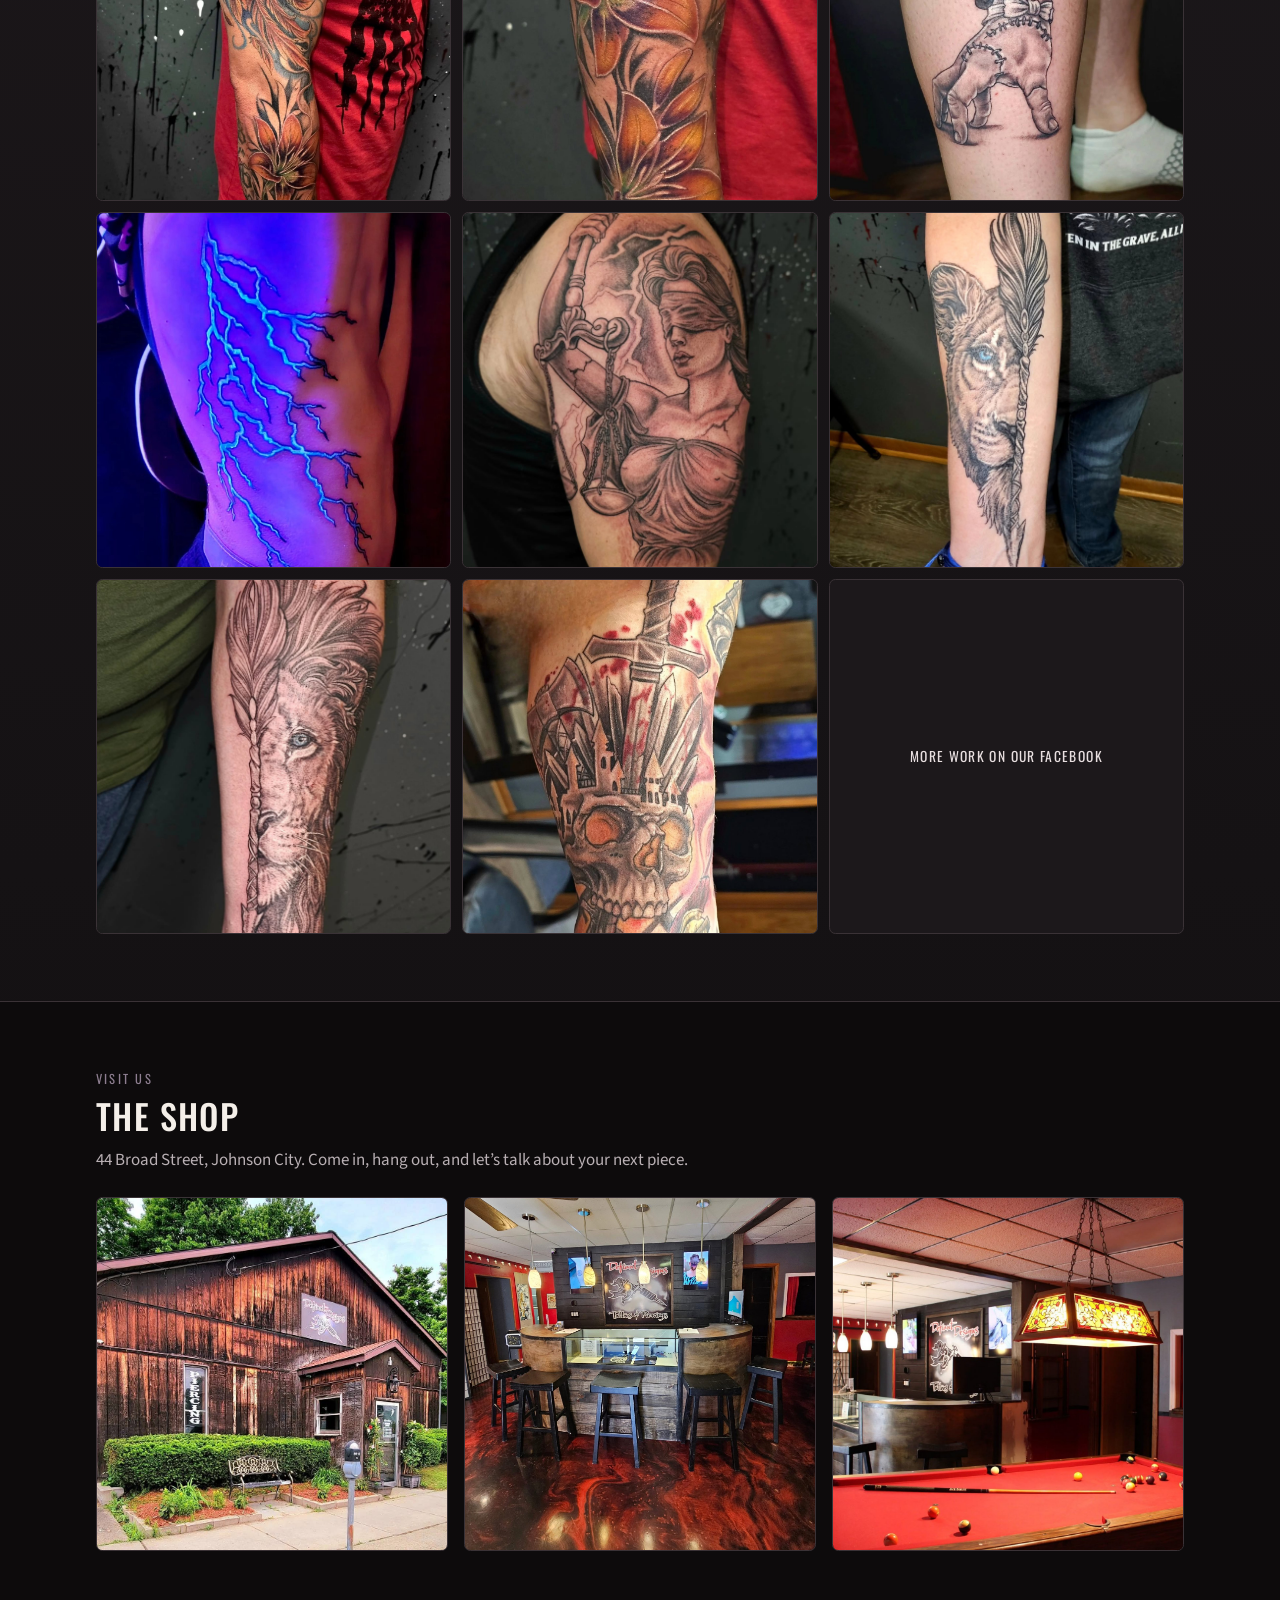
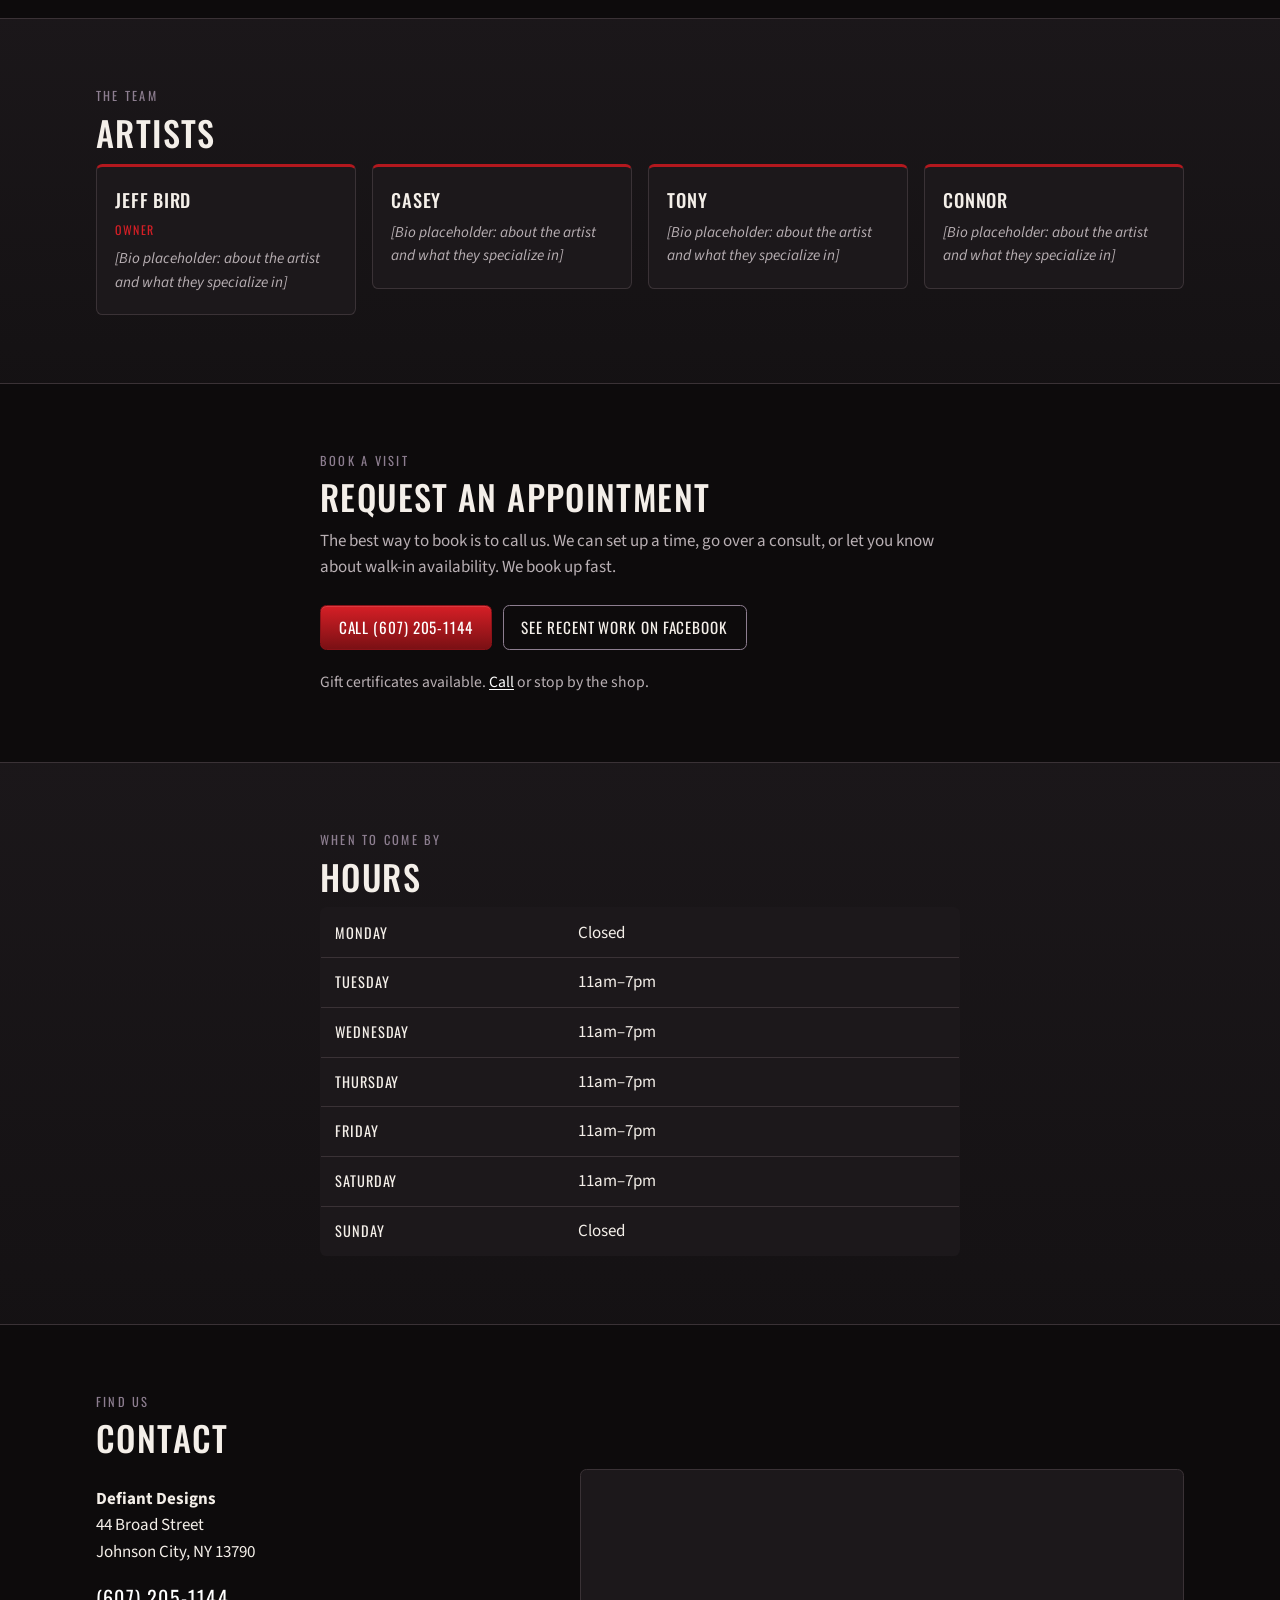
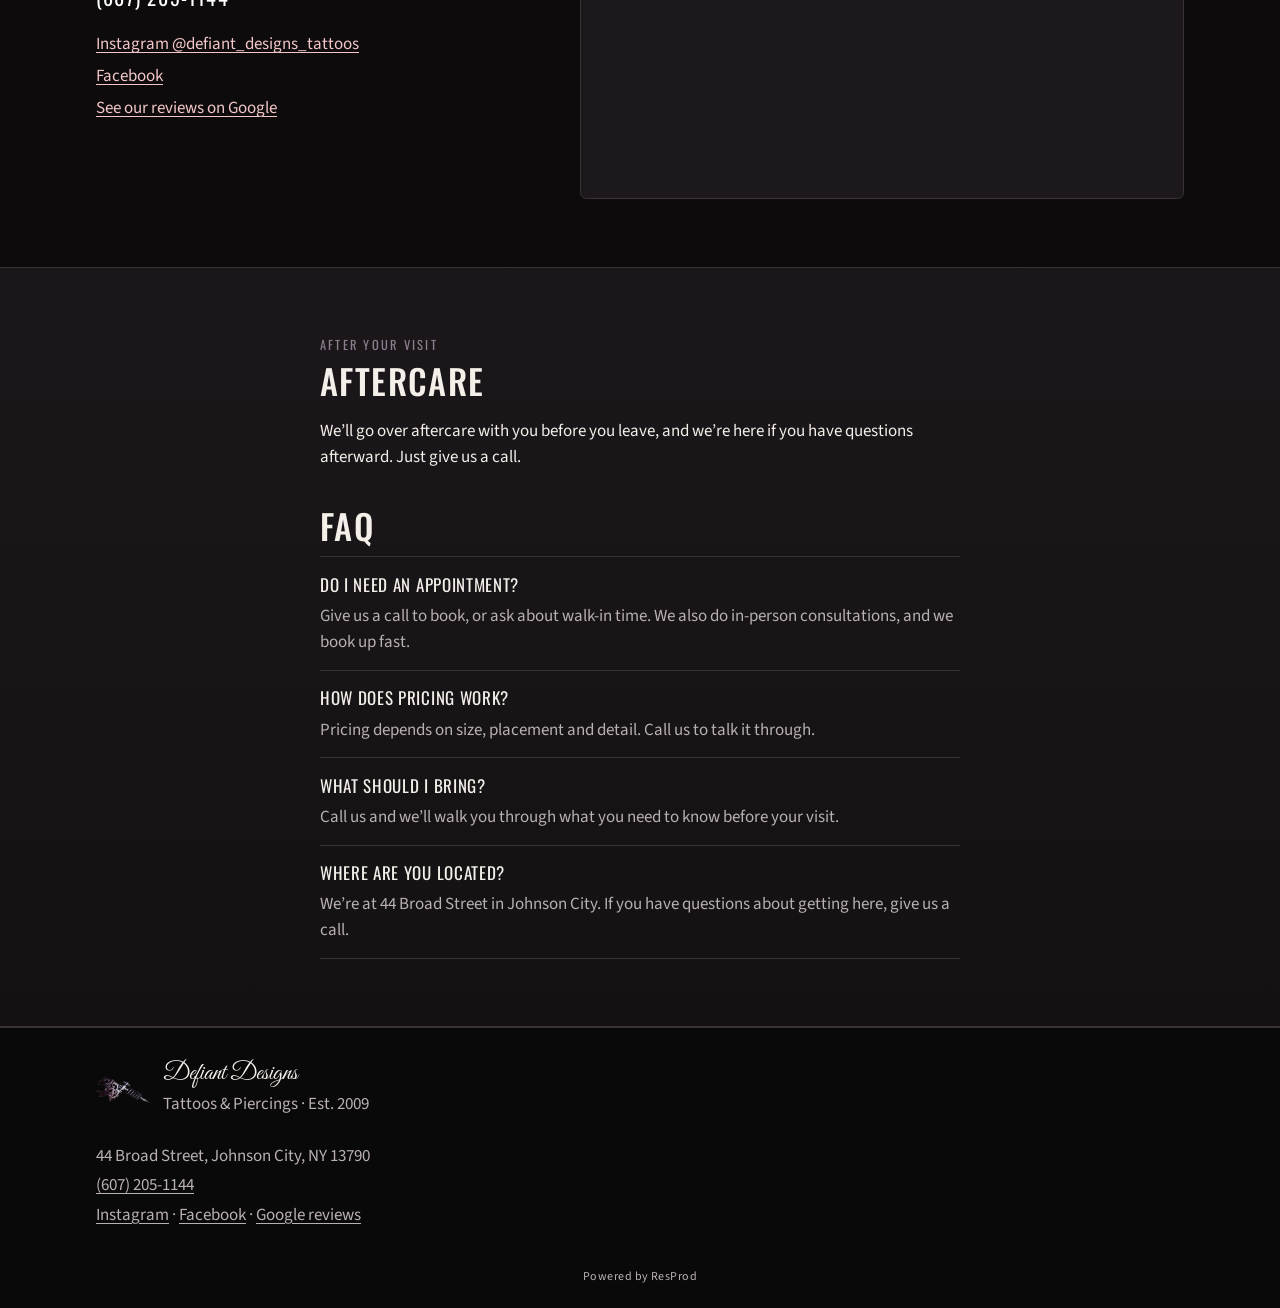
==== commit 3dd268f5: "Update Defiant Designs preview" ====
--- a/defiant-designs-b358278a/index.html
+++ b/defiant-designs-b358278a/index.html
@@ -48,7 +48,6 @@
       <img class="hero-photo" src="images/studio-lounge.jpg" width="1116" height="1600" alt="Inside Defiant Designs: the front counter, red-and-black floor, and lounge with a pool table.">
       <div class="hero-shade"></div>
       <div class="hero-content">
-        <img class="hero-logo" src="images/logo-tattoo-machine.png" width="1305" height="624" alt="Defiant Designs tattoo-machine logo">
         <p class="eyebrow">Est. 2009</p>
         <h1>Defiant Designs</h1>
         <p class="hero-tag">Tattoos &amp; Piercings</p>
--- a/defiant-designs-b358278a/styles.css
+++ b/defiant-designs-b358278a/styles.css
@@ -303,9 +303,22 @@
 }
 
 .btn-small {
-  min-height: 2.4rem;
-  padding-inline: 0.85rem;
+  min-height: 2.5rem;
+  padding: 0.5rem 1rem;
   font-size: 0.8rem;
+  line-height: 1.2;
+  white-space: nowrap;
+}
+
+.site-nav a.btn,
+.site-nav .btn-small {
+  display: inline-flex;
+  align-items: center;
+  justify-content: center;
+  padding: 0.5rem 1.15rem;
+  line-height: 1.2;
+  white-space: nowrap;
+  flex-shrink: 0;
 }
 
 /* Hero */
@@ -341,13 +354,6 @@
   width: min(100% - 2rem, var(--max));
   margin: 0 auto;
   padding: 6rem 0 2.4rem;
-}
-
-.hero-logo {
-  width: min(15rem, 70vw);
-  height: auto;
-  filter: drop-shadow(0 8px 18px rgba(0, 0, 0, 0.55));
-  margin-bottom: 0.6rem;
 }
 
 .eyebrow {
@@ -897,11 +903,13 @@
 
 @media (min-width: 900px) {
   .hero {
-    min-height: min(92svh, 44rem);
+    /* Fit the remaining viewport below the sticky draft bar + header,
+       so the lounge crop and hero actions stay on-screen at short laptop heights. */
+    min-height: min(calc(100svh - var(--draft-h) - var(--header-h)), 44rem);
   }
 
   .hero-photo {
-    object-position: 50% 70%;
+    object-position: 50% 42%;
   }
 
   .nav-toggle {
